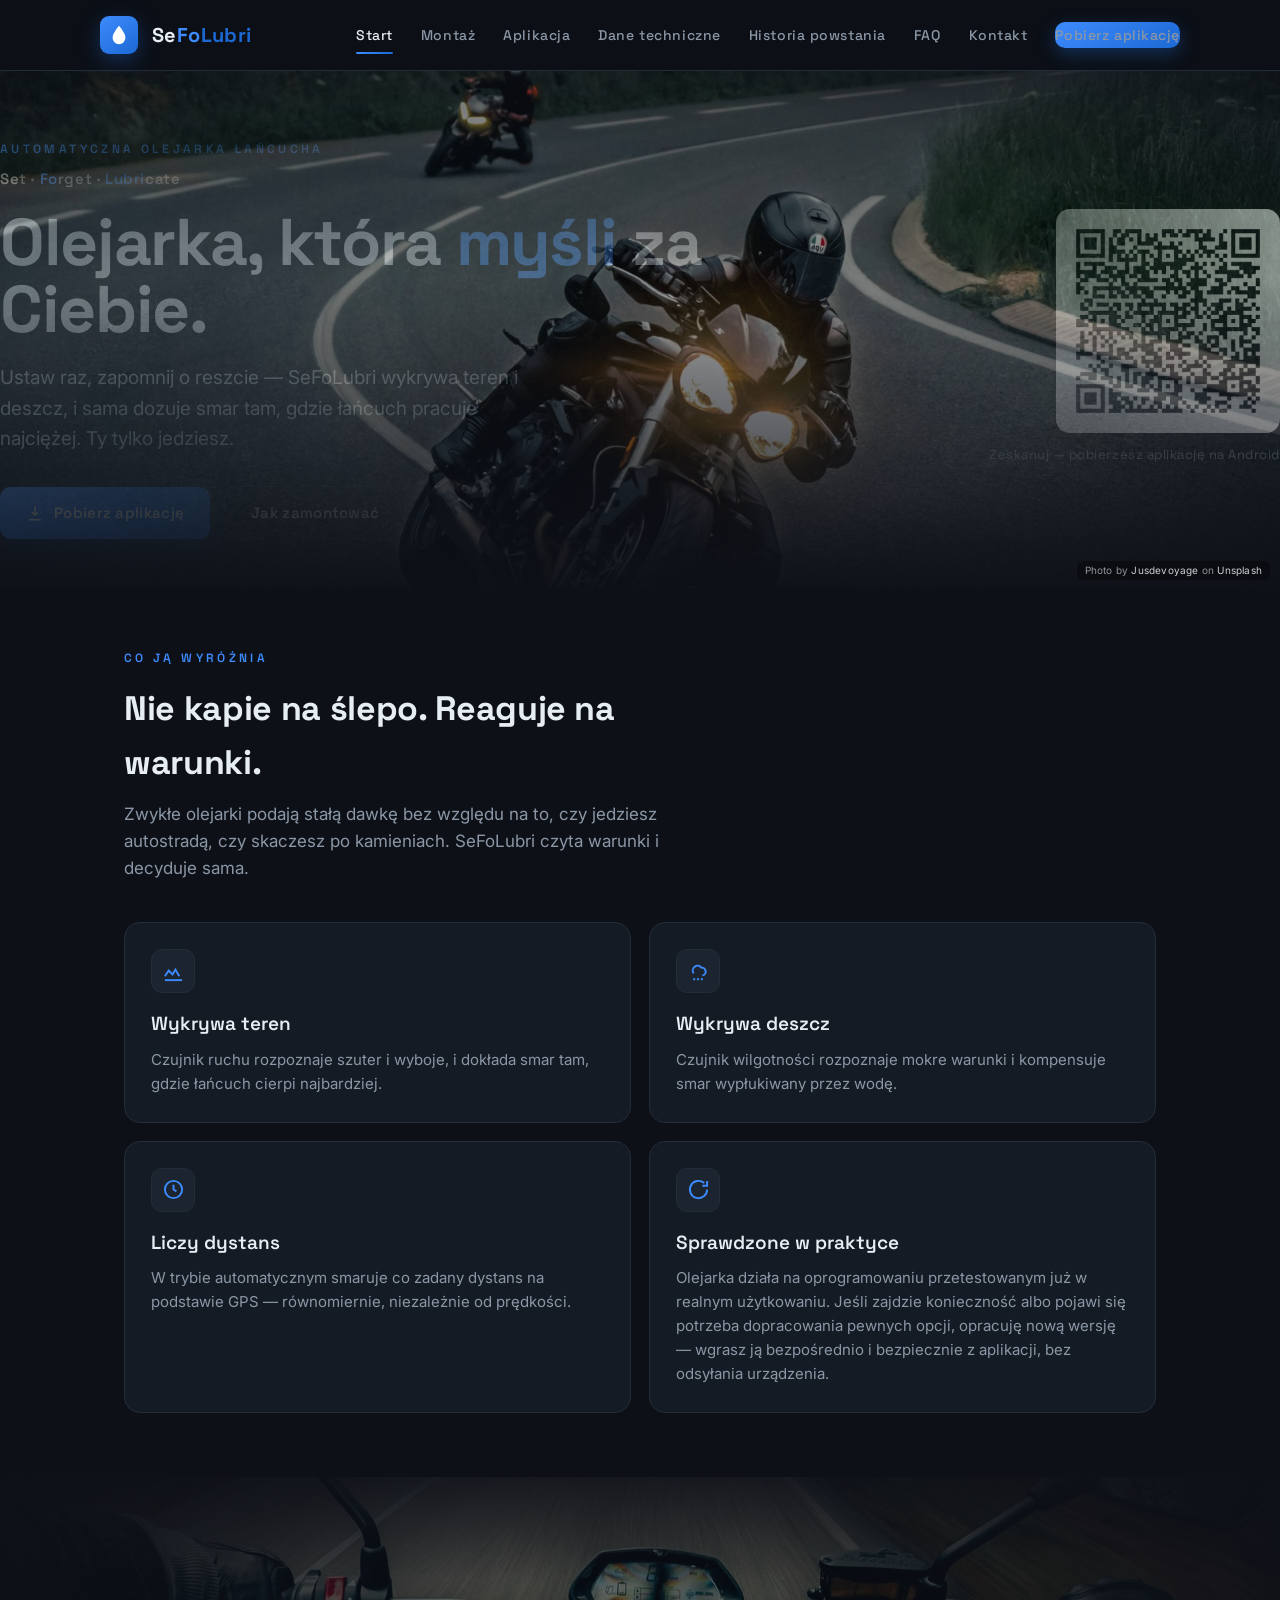
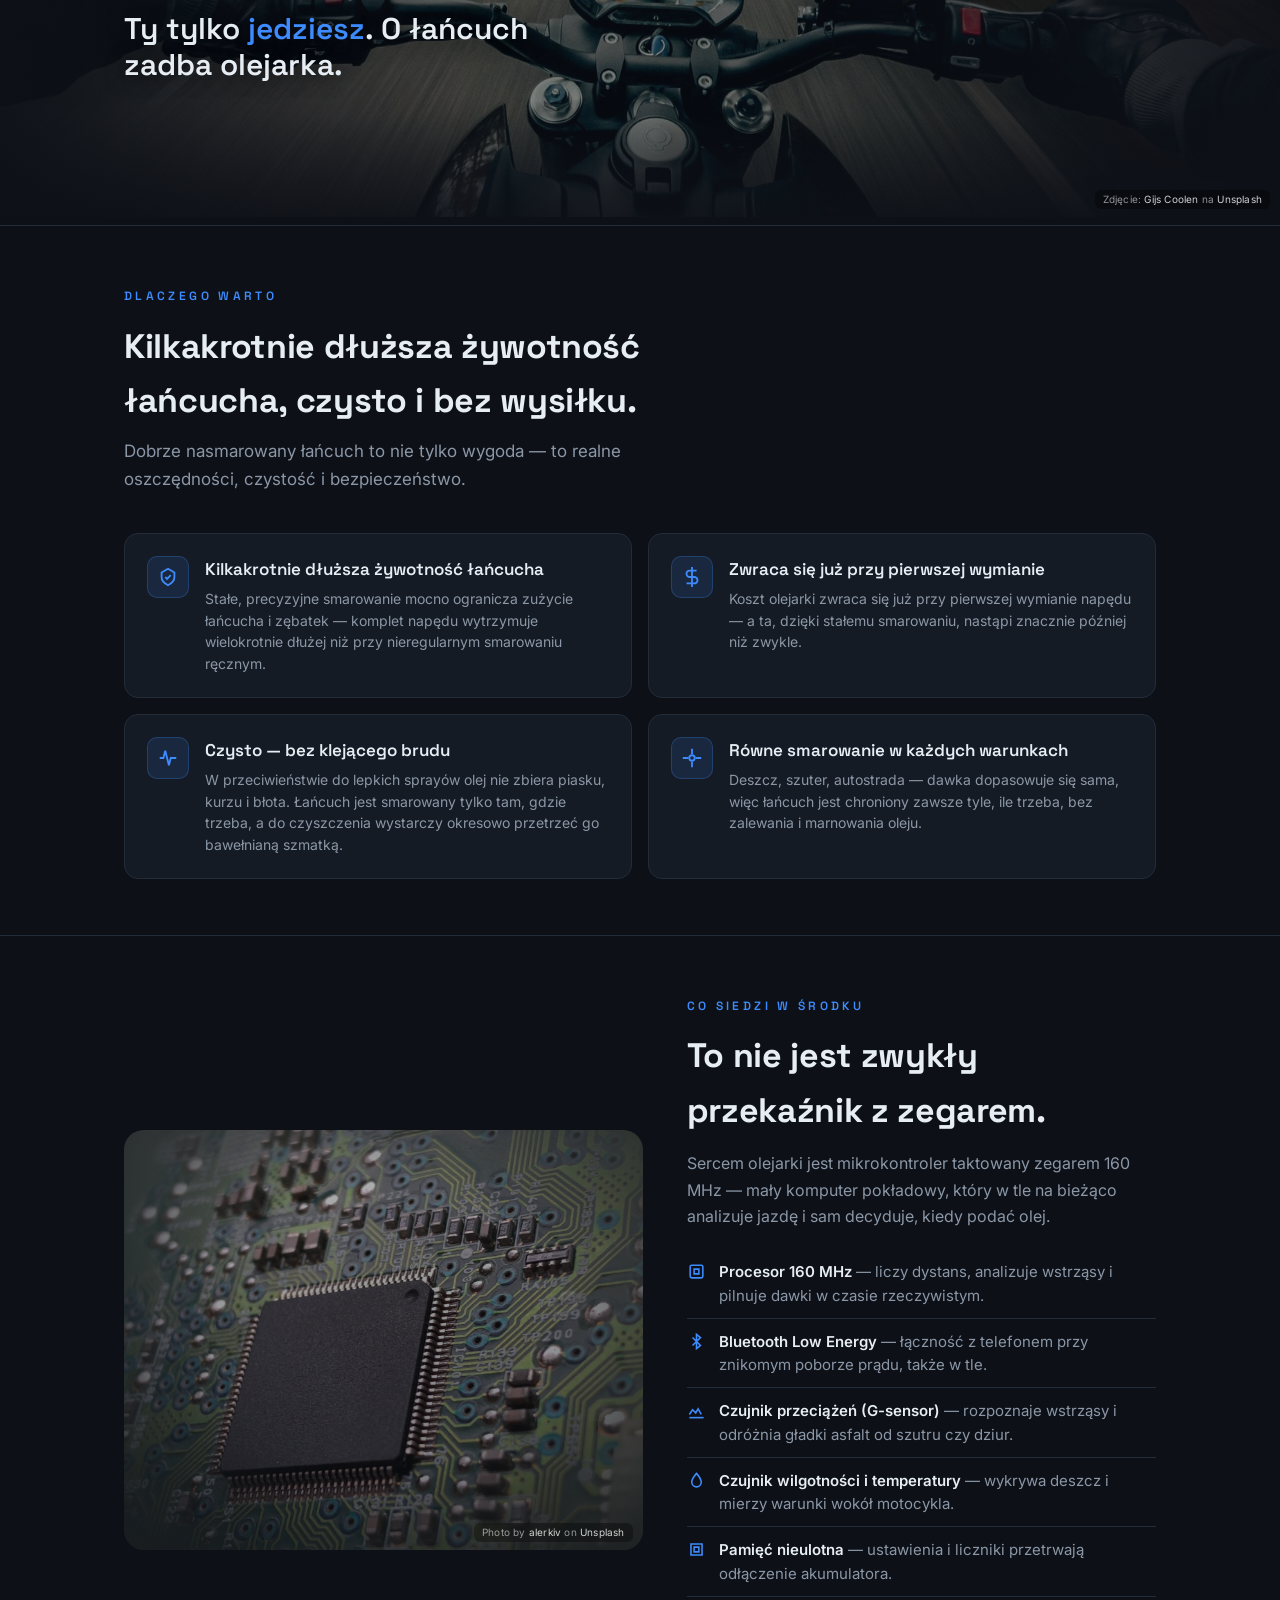
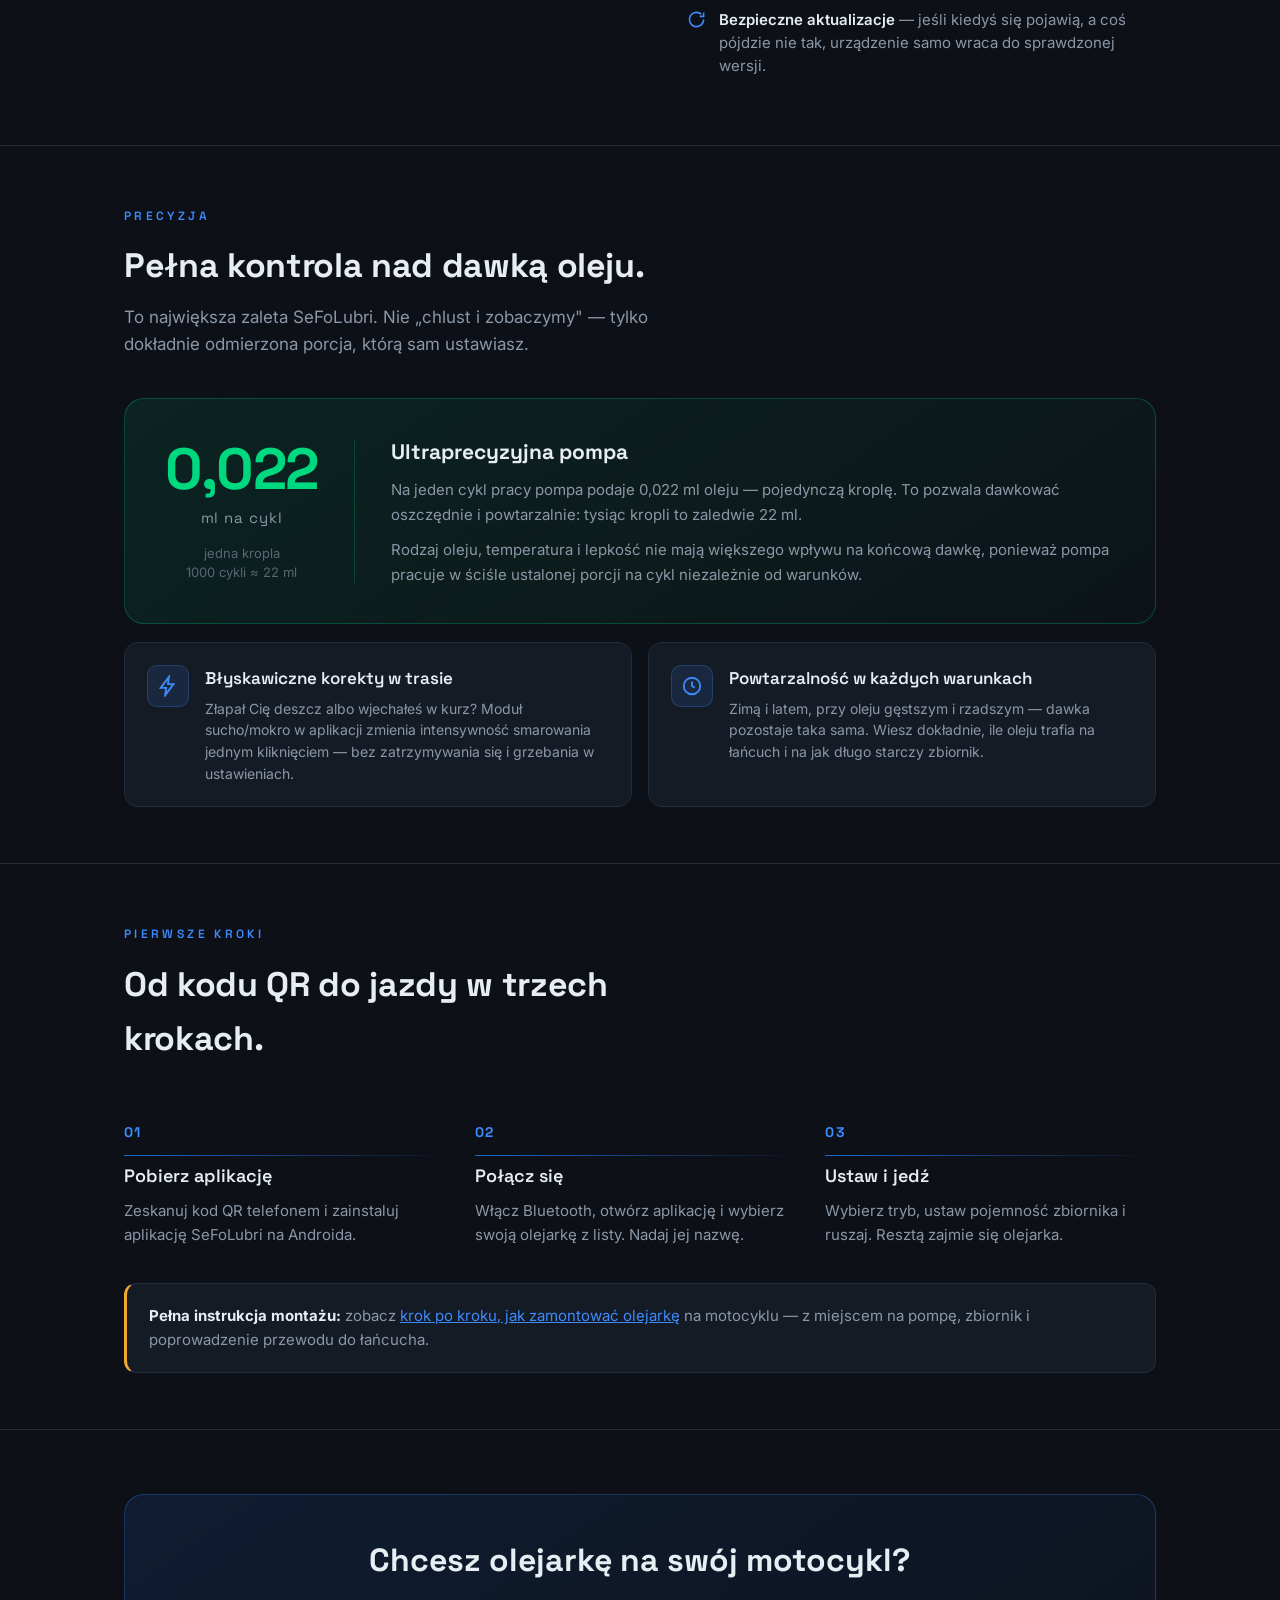
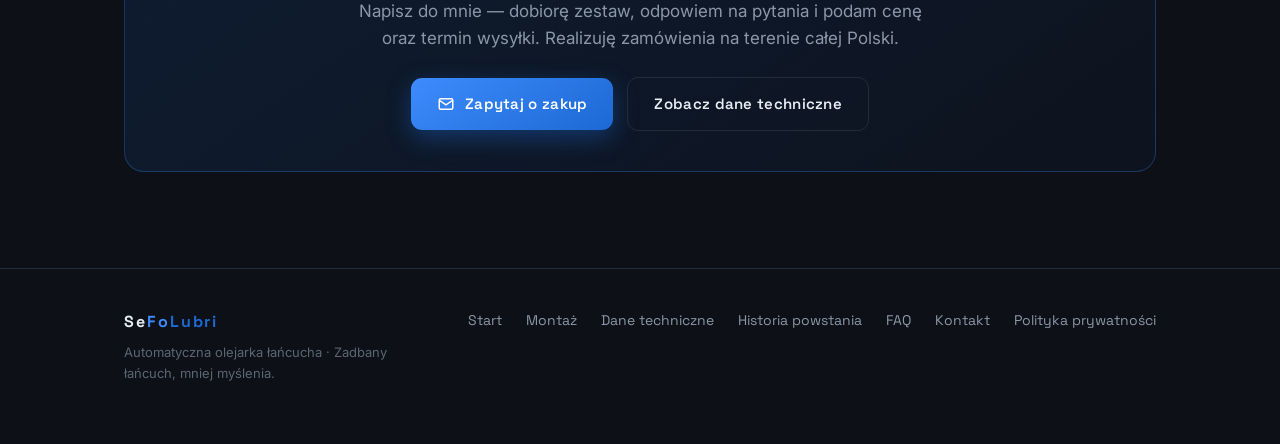
==== index.html @ e517570e "SeFoLubri strona - pierwsza wersja" ====
<!DOCTYPE html>
<html lang="pl">
<head>
<meta charset="UTF-8">
<meta name="viewport" content="width=device-width, initial-scale=1.0">
<title>SeFoLubri — Automatyczna olejarka łańcucha</title>
<meta name="description" content="Inteligentna olejarka łańcucha motocyklowego. Wykrywa teren i deszcz, dozuje sama. Pobierz aplikację.">
<link rel="icon" type="image/svg+xml" href="favicon.svg">
<link rel="preconnect" href="https://fonts.googleapis.com">
<link rel="preconnect" href="https://fonts.gstatic.com" crossorigin>
<link href="https://fonts.googleapis.com/css2?family=Space+Grotesk:wght@400;500;600;700&family=Inter:wght@400;500;600&display=swap" rel="stylesheet">
<link rel="stylesheet" href="style.css">
</head>
<body>

<header>
  <div class="wrap nav">
    <a class="brand" href="index.html">
      <div class="brand-mark">
        <svg viewBox="0 0 24 24" fill="none"><path d="M12 2C12 2 5 10 5 15a7 7 0 0 0 14 0c0-5-7-13-7-13Z" fill="#fff"/></svg>
      </div>
      <div class="brand-name"><span style="color:var(--text)">Se</span><span style="color:var(--blue)">Fo</span><span style="color:var(--blue-deep)">Lubri</span></div>
    </a>
    <button class="nav-toggle" aria-label="Menu" onclick="document.getElementById('navlinks').classList.toggle('show')">
      <svg viewBox="0 0 24 24" fill="none" stroke-width="2"><path d="M4 6h16M4 12h16M4 18h16"/></svg>
    </button>
    <ul class="nav-links" id="navlinks">
      <li><a href="index.html" class="active">Start</a></li>
      <li><a href="montaz.html">Montaż</a></li>
      <li><a href="aplikacja.html">Aplikacja</a></li>
      <li><a href="dane.html">Dane techniczne</a></li>
      <li><a href="historia-powstania.html">Historia powstania</a></li>
      <li><a href="faq.html">FAQ</a></li>
      <li><a href="kontakt.html">Kontakt</a></li>
      <li><a href="https://drive.usercontent.google.com/download?id=1QvqHh__F5-ibLGWXdDCIIiWxTKz9BSBk&export=download&confirm=t" class="nav-cta">Pobierz aplikację</a></li>
    </ul>
  </div>
</header>

<div class="hero-vignette">
  <div class="hero-bg"></div>
  <div class="hero-fade"></div>
  <div class="photo-credit">Photo by <a href="https://unsplash.com/@jusdevoyage?utm_source=unsplash&utm_medium=referral" target="_blank" rel="noopener">Jusdevoyage</a> on <a href="https://unsplash.com/photos/black-sports-bike-on-road-during-daytime-FKX59fPYpiA?utm_source=unsplash&utm_medium=referral" target="_blank" rel="noopener">Unsplash</a></div>
  <section class="hero">
    <div class="wrap" style="display:contents">
      <div>
        <span class="mono-eyebrow">Automatyczna olejarka łańcucha</span>
        <div class="brand-expand">
          <span style="color:var(--text)">Se</span>t · <span style="color:var(--blue)">Fo</span>rget · <span style="color:var(--blue-deep)">Lubri</span>cate
        </div>
        <h1>Olejarka, która <em>myśli</em> za Ciebie.</h1>
        <p class="lead">Ustaw raz, zapomnij o reszcie — SeFoLubri wykrywa teren i deszcz, i sama dozuje smar tam, gdzie łańcuch pracuje najciężej. Ty tylko jedziesz.</p>
        <div class="cta-row">
          <a class="btn btn-primary" href="https://drive.usercontent.google.com/download?id=1QvqHh__F5-ibLGWXdDCIIiWxTKz9BSBk&export=download&confirm=t">
            <svg viewBox="0 0 24 24" width="18" height="18" fill="none" stroke="#fff" stroke-width="2"><path d="M12 3v12m0 0 4-4m-4 4-4-4M4 21h16"/></svg>
            Pobierz aplikację
          </a>
          <a class="btn btn-ghost" href="montaz.html">Jak zamontować</a>
        </div>
      </div>
      <div id="pobierz" class="qr-corner">
        <div class="qr-bare">
          <img src="qr.png" alt="Kod QR do pobrania aplikacji SeFoLubri" onerror="this.style.display='none'">
        </div>
        <div class="qr-caption">Zeskanuj — pobierzesz aplikację na Android</div>
      </div>
    </div>
  </section>
</div>

<section class="section" id="jak">
  <div class="wrap">
    <div class="section-head reveal">
      <span class="mono-eyebrow">Co ją wyróżnia</span>
      <h2>Nie kapie na ślepo. Reaguje na warunki.</h2>
      <p>Zwykłe olejarki podają stałą dawkę bez względu na to, czy jedziesz autostradą, czy skaczesz po kamieniach. SeFoLubri czyta warunki i decyduje sama.</p>
    </div>
    <div class="grid">
      <div class="card reveal">
        <div class="card-ico"><svg viewBox="0 0 24 24" fill="none" stroke-width="2"><path d="M3 17l4-6 4 4 3-5 4 7"/><path d="M3 21h18"/></svg></div>
        <h3>Wykrywa teren</h3>
        <p>Czujnik ruchu rozpoznaje szuter i wyboje, i dokłada smar tam, gdzie łańcuch cierpi najbardziej.</p>
      </div>
      <div class="card reveal">
        <div class="card-ico"><svg viewBox="0 0 24 24" fill="none" stroke-width="2"><path d="M7 14a5 5 0 1 1 8-6 4 4 0 0 1 1 8"/><path d="M8 19l-1 2M12 19l-1 2M16 19l-1 2"/></svg></div>
        <h3>Wykrywa deszcz</h3>
        <p>Czujnik wilgotności rozpoznaje mokre warunki i kompensuje smar wypłukiwany przez wodę.</p>
      </div>
      <div class="card reveal">
        <div class="card-ico"><svg viewBox="0 0 24 24" fill="none" stroke-width="2"><circle cx="12" cy="12" r="9"/><path d="M12 7v5l3 2"/></svg></div>
        <h3>Liczy dystans</h3>
        <p>W trybie automatycznym smaruje co zadany dystans na podstawie GPS — równomiernie, niezależnie od prędkości.</p>
      </div>
      <div class="card reveal">
        <div class="card-ico"><svg viewBox="0 0 24 24" fill="none" stroke-width="2"><path d="M21 12a9 9 0 1 1-3-6.7"/><path d="M21 3v5h-5"/></svg></div>
        <h3>Sprawdzone w praktyce</h3>
        <p>Olejarka działa na oprogramowaniu przetestowanym już w realnym użytkowaniu. Jeśli zajdzie konieczność albo pojawi się potrzeba dopracowania pewnych opcji, opracuję nową wersję — wgrasz ją bezpośrednio i bezpiecznie z aplikacji, bez odsyłania urządzenia.</p>
      </div>
    </div>
  </div>
</section>

<div class="break-band">
  <div class="bb-bg"></div>
  <div class="bb-fade"></div>
  <div class="photo-credit">Zdjęcie: <a href="https://unsplash.com/@gijsparadijs?utm_source=unsplash&utm_medium=referral" target="_blank" rel="noopener">Gijs Coolen</a> na <a href="https://unsplash.com/photos/black-and-gray-motorcycle-on-road-during-daytime-CRmcBeINxtg?utm_source=unsplash&utm_medium=referral" target="_blank" rel="noopener">Unsplash</a></div>
  <div class="wrap bb-quote">
    <p>Ty tylko <em>jedziesz</em>. O łańcuch zadba olejarka.</p>
  </div>
</div>

<section class="section">
  <div class="wrap">
    <div class="section-head reveal">
      <span class="mono-eyebrow">Dlaczego warto</span>
      <h2>Kilkakrotnie dłuższa żywotność łańcucha, czysto i bez wysiłku.</h2>
      <p>Dobrze nasmarowany łańcuch to nie tylko wygoda — to realne oszczędności, czystość i bezpieczeństwo.</p>
    </div>
    <div class="benefits">
      <div class="benefit reveal">
        <div class="b-ico"><svg viewBox="0 0 24 24" fill="none" stroke-width="2"><path d="M12 3l7 4v5c0 4-3 7-7 9-4-2-7-5-7-9V7z"/><path d="M9 12l2 2 4-4"/></svg></div>
        <div><h3>Kilkakrotnie dłuższa żywotność łańcucha</h3><p>Stałe, precyzyjne smarowanie mocno ogranicza zużycie łańcucha i zębatek — komplet napędu wytrzymuje wielokrotnie dłużej niż przy nieregularnym smarowaniu ręcznym.</p></div>
      </div>
      <div class="benefit reveal">
        <div class="b-ico"><svg viewBox="0 0 24 24" fill="none" stroke-width="2"><path d="M12 1v22M17 5H9.5a3.5 3.5 0 0 0 0 7h5a3.5 3.5 0 0 1 0 7H6"/></svg></div>
        <div><h3>Zwraca się już przy pierwszej wymianie</h3><p>Koszt olejarki zwraca się już przy pierwszej wymianie napędu — a ta, dzięki stałemu smarowaniu, nastąpi znacznie później niż zwykle.</p></div>
      </div>
      <div class="benefit reveal">
        <div class="b-ico"><svg viewBox="0 0 24 24" fill="none" stroke-width="2"><path d="M3 12h4l2-8 4 16 2-8h6"/></svg></div>
        <div><h3>Czysto — bez klejącego brudu</h3><p>W przeciwieństwie do lepkich sprayów olej nie zbiera piasku, kurzu i błota. Łańcuch jest smarowany tylko tam, gdzie trzeba, a do czyszczenia wystarczy okresowo przetrzeć go bawełnianą szmatką.</p></div>
      </div>
      <div class="benefit reveal">
        <div class="b-ico"><svg viewBox="0 0 24 24" fill="none" stroke-width="2"><path d="M12 2v6m0 8v6M2 12h6m8 0h6"/><circle cx="12" cy="12" r="3"/></svg></div>
        <div><h3>Równe smarowanie w każdych warunkach</h3><p>Deszcz, szuter, autostrada — dawka dopasowuje się sama, więc łańcuch jest chroniony zawsze tyle, ile trzeba, bez zalewania i marnowania oleju.</p></div>
      </div>
    </div>
  </div>
</section>


<!-- ELEKTRONIKA -->
<section class="section">
  <div class="wrap">
    <div class="tech-split">
      <div class="tech-photo reveal">
        <div class="tp-blur"></div>
        <div class="tp-sharp"></div>
        <div class="tp-tint"></div>
        <div class="photo-credit">Photo by <a href="https://unsplash.com/@aler?utm_source=unsplash&utm_medium=referral" target="_blank" rel="noopener">alerkiv</a> on <a href="https://unsplash.com/photos/close-up-photography-of-green-motherboard--9jmFkN-_U4?utm_source=unsplash&utm_medium=referral" target="_blank" rel="noopener">Unsplash</a></div>
      </div>
      <div class="reveal">
        <span class="mono-eyebrow">Co siedzi w środku</span>
        <h2 style="font-family:'Space Grotesk',sans-serif; font-size:clamp(24px,4vw,34px); font-weight:700; margin:12px 0 12px; letter-spacing:-.01em">To nie jest zwykły przekaźnik z zegarem.</h2>
        <p style="color:var(--muted); font-size:16px; line-height:1.65">Sercem olejarki jest mikrokontroler taktowany zegarem 160 MHz — mały komputer pokładowy, który w tle na bieżąco analizuje jazdę i sam decyduje, kiedy podać olej.</p>
        <ul class="spec-list">
          <li><svg viewBox="0 0 24 24" fill="none" stroke-width="2"><rect x="4" y="4" width="16" height="16" rx="2"/><path d="M9 9h6v6H9z"/></svg><span><b>Procesor 160 MHz</b> — liczy dystans, analizuje wstrząsy i pilnuje dawki w czasie rzeczywistym.</span></li>
          <li><svg viewBox="0 0 24 24" fill="none" stroke-width="2"><path d="M7 7l10 10-5 4V3l5 4L7 17"/></svg><span><b>Bluetooth Low Energy</b> — łączność z telefonem przy znikomym poborze prądu, także w tle.</span></li>
          <li><svg viewBox="0 0 24 24" fill="none" stroke-width="2"><path d="M3 17l4-6 4 4 3-5 4 7"/><path d="M3 21h18"/></svg><span><b>Czujnik przeciążeń (G-sensor)</b> — rozpoznaje wstrząsy i odróżnia gładki asfalt od szutru czy dziur.</span></li>
          <li><svg viewBox="0 0 24 24" fill="none" stroke-width="2"><path d="M12 3s6 7 6 11a6 6 0 0 1-12 0c0-4 6-11 6-11Z"/></svg><span><b>Czujnik wilgotności i temperatury</b> — wykrywa deszcz i mierzy warunki wokół motocykla.</span></li>
          <li><svg viewBox="0 0 24 24" fill="none" stroke-width="2"><path d="M5 5h14v14H5z"/><path d="M9 9h6v6H9z"/></svg><span><b>Pamięć nieulotna</b> — ustawienia i liczniki przetrwają odłączenie akumulatora.</span></li>
          <li><svg viewBox="0 0 24 24" fill="none" stroke-width="2"><path d="M21 12a9 9 0 1 1-3-6.7"/><path d="M21 3v5h-5"/></svg><span><b>Bezpieczne aktualizacje</b> — jeśli kiedyś się pojawią, a coś pójdzie nie tak, urządzenie samo wraca do sprawdzonej wersji.</span></li>
        </ul>
      </div>
    </div>
  </div>
</section>

<!-- PRECYZJA DAWKI -->
<section class="section">
  <div class="wrap">
    <div class="section-head reveal">
      <span class="mono-eyebrow">Precyzja</span>
      <h2>Pełna kontrola nad dawką oleju.</h2>
      <p>To największa zaleta SeFoLubri. Nie „chlust i zobaczymy" — tylko dokładnie odmierzona porcja, którą sam ustawiasz.</p>
    </div>

    <div class="dose-band reveal">
      <div class="dose-figure">
        <div class="num">0,022</div>
        <div class="unit">ml na cykl</div>
        <div class="sub">jedna kropla<br>1000 cykli ≈ 22 ml</div>
      </div>
      <div class="dose-body">
        <h3>Ultraprecyzyjna pompa</h3>
        <p>Na jeden cykl pracy pompa podaje 0,022 ml oleju — pojedynczą kroplę. To pozwala dawkować oszczędnie i powtarzalnie: tysiąc kropli to zaledwie 22 ml.</p>
        <p>Rodzaj oleju, temperatura i lepkość nie mają większego wpływu na końcową dawkę, ponieważ pompa pracuje w ściśle ustalonej porcji na cykl niezależnie od warunków.</p>
      </div>
    </div>

    <div class="benefits" style="margin-top:18px">
      <div class="benefit reveal">
        <div class="b-ico"><svg viewBox="0 0 24 24" fill="none" stroke-width="2"><path d="M13 2L4 14h6l-1 8 9-12h-6z"/></svg></div>
        <div><h3>Błyskawiczne korekty w trasie</h3><p>Złapał Cię deszcz albo wjechałeś w kurz? Moduł sucho/mokro w aplikacji zmienia intensywność smarowania jednym kliknięciem — bez zatrzymywania się i grzebania w ustawieniach.</p></div>
      </div>
      <div class="benefit reveal">
        <div class="b-ico"><svg viewBox="0 0 24 24" fill="none" stroke-width="2"><circle cx="12" cy="12" r="9"/><path d="M12 7v5l3 2"/></svg></div>
        <div><h3>Powtarzalność w każdych warunkach</h3><p>Zimą i latem, przy oleju gęstszym i rzadszym — dawka pozostaje taka sama. Wiesz dokładnie, ile oleju trafia na łańcuch i na jak długo starczy zbiornik.</p></div>
      </div>
    </div>
  </div>
</section>

<section class="section">
  <div class="wrap">
    <div class="section-head reveal">
      <span class="mono-eyebrow">Pierwsze kroki</span>
      <h2>Od kodu QR do jazdy w trzech krokach.</h2>
    </div>
    <div class="steps">
      <div class="step reveal">
        <div class="step-line"></div>
        <h3>Pobierz aplikację</h3>
        <p>Zeskanuj kod QR telefonem i zainstaluj aplikację SeFoLubri na Androida.</p>
      </div>
      <div class="step reveal">
        <div class="step-line"></div>
        <h3>Połącz się</h3>
        <p>Włącz Bluetooth, otwórz aplikację i wybierz swoją olejarkę z listy. Nadaj jej nazwę.</p>
      </div>
      <div class="step reveal">
        <div class="step-line"></div>
        <h3>Ustaw i jedź</h3>
        <p>Wybierz tryb, ustaw pojemność zbiornika i ruszaj. Resztą zajmie się olejarka.</p>
      </div>
    </div>
    <div class="note">
      <b>Pełna instrukcja montażu:</b> zobacz <a href="montaz.html" style="color:var(--blue)">krok po kroku, jak zamontować olejarkę</a> na motocyklu — z miejscem na pompę, zbiornik i poprowadzenie przewodu do łańcucha.
    </div>
  </div>
</section>

<section class="section">
  <div class="wrap">
    <div class="buy-band reveal">
      <h2>Chcesz olejarkę na swój motocykl?</h2>
      <p>Napisz do mnie — dobiorę zestaw, odpowiem na pytania i podam cenę oraz termin wysyłki. Realizuję zamówienia na terenie całej Polski.</p>
      <div class="cta-row">
        <a class="btn btn-primary" href="kontakt.html">
          <svg viewBox="0 0 24 24" width="18" height="18" fill="none" stroke="#fff" stroke-width="2"><rect x="3" y="5" width="18" height="14" rx="2"/><path d="m3 7 9 6 9-6"/></svg>
          Zapytaj o zakup
        </a>
        <a class="btn btn-ghost" href="dane.html">Zobacz dane techniczne</a>
      </div>
    </div>
  </div>
</section>

<footer>
  <div class="wrap">
    <div class="foot-row">
      <div class="foot-col">
        <div class="foot-brand"><span style="color:var(--text)">Se</span><span style="color:var(--blue)">Fo</span><span style="color:var(--blue-deep)">Lubri</span></div>
        <p>Automatyczna olejarka łańcucha · Zadbany łańcuch, mniej myślenia.</p>
      </div>
      <nav class="foot-nav">
        <a href="index.html">Start</a>
        <a href="montaz.html">Montaż</a>
        <a href="dane.html">Dane techniczne</a>
        <a href="historia-powstania.html">Historia powstania</a>
        <a href="faq.html">FAQ</a>
        <a href="kontakt.html">Kontakt</a>
        <a href="polityka-prywatnosci.html">Polityka prywatności</a>
      </nav>
    </div>
  </div>
</footer>

<script>
  const io = new IntersectionObserver((entries)=>{
    entries.forEach(e=>{ if(e.isIntersecting){ e.target.classList.add('in'); io.unobserve(e.target); }});
  },{threshold:.12});
  document.querySelectorAll('.reveal').forEach(el=>io.observe(el));
</script>

</body>
</html>
---- style.css ----
/* =========================================================
   SeFoLubri — wspólny arkusz stylów
   Space Grotesk (display) + Inter (body), ciemny motyw
   ========================================================= */
:root{
  --bg:#0d1017; --surface:#151b24; --surface2:#1c2430;
  --line:#232c39; --blue:#3d8bfd; --blue-deep:#1c69d4;
  --amber:#f0a830; --green:#00d880;
  --text:#e6edf3; --muted:#8b97a6; --dim:#5b6673;
}
*{margin:0;padding:0;box-sizing:border-box}
html{scroll-behavior:smooth}
body{
  background:var(--bg); color:var(--text);
  font-family:'Inter',system-ui,sans-serif; line-height:1.6;
  -webkit-font-smoothing:antialiased;
  background-image:radial-gradient(1200px 600px at 70% -10%, rgba(29,105,212,.14), transparent 60%);
}
.wrap{max-width:1080px;margin:0 auto;padding:0 24px}
.mono-eyebrow{
  font-family:'Space Grotesk',sans-serif; font-size:12px; letter-spacing:.28em;
  text-transform:uppercase; color:var(--blue); font-weight:600;
}
a{color:inherit}

/* ---------- HEADER / NAV ---------- */
header{position:sticky; top:0; z-index:50;
  background:rgba(13,16,23,.82); backdrop-filter:blur(12px);
  border-bottom:1px solid var(--line)}
.nav{display:flex; align-items:center; justify-content:space-between; padding:16px 0; gap:20px}
.brand{display:flex; align-items:center; gap:14px; text-decoration:none}
.brand-mark{
  width:38px;height:38px;border-radius:9px;
  background:linear-gradient(145deg,var(--blue),var(--blue-deep));
  display:grid;place-items:center; box-shadow:0 6px 20px rgba(29,105,212,.35); flex:none;
}
.brand-mark svg{width:22px;height:22px}
.brand-name{font-family:'Space Grotesk',sans-serif; font-weight:700; font-size:20px; letter-spacing:.02em}
.brand-expand{font-family:'Space Grotesk',sans-serif; font-weight:600; font-size:15px;
  letter-spacing:.04em; color:var(--muted); margin:6px 0 10px}
.nav-links{display:flex; align-items:center; gap:28px; list-style:none}
.nav-links a{
  font-family:'Space Grotesk',sans-serif; font-size:14px; font-weight:500;
  letter-spacing:.04em; text-decoration:none; color:var(--muted);
  transition:color .15s ease; padding:4px 0; position:relative;
}
.nav-links a:hover{color:var(--text)}
.nav-links a.active{color:var(--text)}
.nav-links a.active::after{
  content:""; position:absolute; left:0; right:0; bottom:-6px; height:2px;
  background:linear-gradient(90deg,var(--blue),var(--blue-deep)); border-radius:2px;
}
.nav-cta{
  font-family:'Space Grotesk',sans-serif; font-weight:600; font-size:14px;
  padding:10px 18px; border-radius:10px; text-decoration:none; white-space:nowrap;
  background:linear-gradient(145deg,var(--blue),var(--blue-deep)); color:#fff;
  box-shadow:0 6px 18px rgba(29,105,212,.35); transition:transform .15s ease, box-shadow .15s ease;
}
.nav-cta:hover{transform:translateY(-2px); box-shadow:0 10px 24px rgba(29,105,212,.45)}
.nav-toggle{display:none; background:none; border:1px solid var(--line); border-radius:9px;
  width:42px;height:42px; cursor:pointer; place-items:center}
.nav-toggle svg{width:22px;height:22px;stroke:var(--text)}

/* ---------- BUTTONS ---------- */
.btn{
  font-family:'Space Grotesk',sans-serif; font-weight:600; font-size:15px;
  padding:14px 26px; border-radius:11px; border:0; cursor:pointer;
  text-decoration:none; display:inline-flex; align-items:center; gap:10px; letter-spacing:.02em;
  transition:transform .15s ease, box-shadow .15s ease;
}
.btn-primary{background:linear-gradient(145deg,var(--blue),var(--blue-deep)); color:#fff; box-shadow:0 8px 24px rgba(29,105,212,.4)}
.btn-primary:hover{transform:translateY(-2px); box-shadow:0 12px 30px rgba(29,105,212,.5)}
.btn-ghost{background:transparent; color:var(--text); border:1px solid var(--line)}
.btn-ghost:hover{border-color:var(--blue); color:var(--blue)}

/* ---------- PAGE HERO (podstrony) ---------- */
.page-hero{padding:64px 0 8px}
.page-hero h1{
  font-family:'Space Grotesk',sans-serif; font-weight:700;
  font-size:clamp(32px,5vw,52px); line-height:1.05; letter-spacing:-.02em; margin:16px 0 16px;
}
.page-hero h1 em{font-style:normal; color:var(--blue)}
.page-hero p.lead{font-size:18px; color:var(--muted); max-width:60ch}

/* ---------- SECTIONS ---------- */
.section{padding:56px 0; border-top:1px solid var(--line)}
.section:first-of-type{border-top:0}
.section-head{margin-bottom:40px; max-width:60ch}
.section-head h2{font-family:'Space Grotesk',sans-serif; font-size:clamp(24px,4vw,34px); font-weight:700; letter-spacing:-.01em; margin:12px 0 10px}
.section-head p{color:var(--muted); font-size:17px}

/* ---------- HERO Z WINIETĄ (zdjęcie w tle, rozmyte krawędzie) ---------- */
.hero-vignette{position:relative; overflow:hidden}
.hero-vignette .hero-bg{
  position:absolute; inset:-4%;
  background-image:url('moto-hero.jpg');
  background-size:cover; background-position:center 40%;
  -webkit-mask-image:radial-gradient(ellipse 75% 80% at 55% 45%, #000 32%, transparent 78%);
  mask-image:radial-gradient(ellipse 75% 80% at 55% 45%, #000 32%, transparent 78%);
  opacity:.60; z-index:0; pointer-events:none;
}
.hero-vignette .hero-fade{
  position:absolute; inset:0; z-index:1; pointer-events:none;
  background:linear-gradient(180deg, rgba(13,16,23,.30) 0%, rgba(13,16,23,.05) 38%, rgba(13,16,23,.9) 100%);
}
.hero-vignette .hero>*{position:relative; z-index:2}
.hero-vignette .hero h1{text-shadow:0 2px 30px rgba(0,0,0,.55)}
.hero-vignette .hero p.lead{color:#c7d0da; text-shadow:0 1px 12px rgba(0,0,0,.6)}

/* ---------- HERO (strona główna) ---------- */
.hero{padding:64px 0 48px; display:grid; grid-template-columns:1.15fr .85fr; gap:56px; align-items:center}
.hero h1{
  font-family:'Space Grotesk',sans-serif; font-weight:700;
  font-size:clamp(38px,6vw,66px); line-height:1.02; letter-spacing:-.02em; margin:18px 0 20px;
}
.hero h1 em{font-style:normal; color:var(--blue)}
.hero p.lead{font-size:19px; color:var(--muted); max-width:44ch; margin-bottom:32px}
.cta-row{display:flex; gap:14px; flex-wrap:wrap; align-items:center}

/* ---------- QR w rogu (bez panelu) ---------- */
.qr-corner{display:flex; flex-direction:column; align-items:flex-end; justify-content:flex-start}
.qr-bare{background:#fff; border-radius:14px; padding:12px; box-shadow:0 16px 40px rgba(0,0,0,.5); line-height:0}
.qr-bare img{width:200px; height:200px; display:block}
.qr-caption{margin-top:12px; font-family:'Space Grotesk',sans-serif; font-size:13px;
  letter-spacing:.04em; color:var(--muted); text-shadow:0 1px 10px rgba(0,0,0,.6)}

/* ---------- QR CARD (stary panel — pozostaje na wypadek innych stron) ---------- */
.qr-panel{
  background:rgba(21,27,36,.72); backdrop-filter:blur(10px);
  border:1px solid rgba(255,255,255,.12); border-radius:20px;
  padding:28px; text-align:center; position:relative; overflow:hidden;
  box-shadow:0 20px 50px rgba(0,0,0,.4);
}
.qr-panel::before{
  content:""; position:absolute; inset:0;
  background:linear-gradient(180deg, rgba(61,139,253,.08), transparent 40%);
  pointer-events:none;
}
.qr-label{font-family:'Space Grotesk',sans-serif; font-size:12px; letter-spacing:.2em; text-transform:uppercase; color:var(--muted); margin-bottom:18px}
.qr-frame{background:#fff; border-radius:16px; padding:16px; display:inline-block; box-shadow:0 10px 30px rgba(0,0,0,.4)}
.qr-frame img{width:190px;height:190px;display:block}
.qr-sub{margin-top:18px; font-size:13px; color:var(--dim)}

/* ---------- FEATURE CARDS ---------- */
.grid{display:grid; grid-template-columns:repeat(2,1fr); gap:18px}
.card{
  background:var(--surface); border:1px solid var(--line); border-radius:16px; padding:26px;
  transition:border-color .2s ease, transform .2s ease;
}
.card:hover{border-color:var(--blue-deep); transform:translateY(-3px)}
.card-ico{width:44px;height:44px;border-radius:11px; background:var(--surface2); display:grid;place-items:center; margin-bottom:16px; border:1px solid var(--line)}
.card-ico svg{width:23px;height:23px; stroke:var(--blue)}
.card h3{font-family:'Space Grotesk',sans-serif; font-size:19px; font-weight:600; margin-bottom:8px}
.card p{color:var(--muted); font-size:15px}

/* ---------- STEPS ---------- */
.steps{counter-reset:s; display:grid; grid-template-columns:repeat(3,1fr); gap:20px}
.step{position:relative; padding-top:14px}
.step::before{
  counter-increment:s; content:"0" counter(s);
  font-family:'Space Grotesk',sans-serif; font-size:14px; font-weight:700; color:var(--blue);
  letter-spacing:.1em; display:block; margin-bottom:12px;
}
.step h3{font-family:'Space Grotesk',sans-serif; font-size:18px; font-weight:600; margin-bottom:8px}
.step p{color:var(--muted); font-size:15px}
.step-line{height:1px; background:linear-gradient(90deg,var(--blue-deep),transparent); margin-bottom:6px}

/* ---------- NOTE ---------- */
.note{background:var(--surface); border:1px solid var(--line); border-left:3px solid var(--amber); border-radius:12px; padding:20px 22px; color:var(--muted); font-size:15px; margin-top:36px}
.note b{color:var(--text)}

/* ---------- MONTAŻ — kroki ze zdjęciami ---------- */
.install-step{
  display:grid; grid-template-columns:1fr 1fr; gap:32px; align-items:center;
  padding:40px 0; border-top:1px solid var(--line);
}
.install-step:first-of-type{border-top:0}
.install-step.reverse .install-media{order:-1}
.install-num{
  font-family:'Space Grotesk',sans-serif; font-size:13px; font-weight:700;
  letter-spacing:.16em; color:var(--blue); text-transform:uppercase; margin-bottom:12px;
}
.install-body h3{font-family:'Space Grotesk',sans-serif; font-size:22px; font-weight:600; margin-bottom:10px}
.install-body p{color:var(--muted); font-size:16px; margin-bottom:10px}
.install-body ul{color:var(--muted); font-size:15px; margin:12px 0 0 0; padding-left:20px}
.install-body li{margin-bottom:6px}
.photo-slot{
  border-radius:16px; border:1px solid var(--line);
  background:#0a0d12; overflow:hidden; position:relative;
  display:flex; align-items:center; justify-content:center;
}
/* zdjęcia instrukcji pokazujemy w całości (bez przycinania) */
.photo-slot img{
  width:100%; height:auto; max-height:560px;
  object-fit:contain; display:block;
}
/* placeholder (gdyby jakieś zdjęcie nie doszło) */
.photo-slot:empty{aspect-ratio:4/3; border-style:dashed}

/* ---------- FAQ (accordion) ---------- */
.faq-list{max-width:820px}
.faq-item{border:1px solid var(--line); border-radius:14px; background:var(--surface); margin-bottom:12px; overflow:hidden}
.faq-q{
  width:100%; text-align:left; background:none; border:0; cursor:pointer;
  padding:20px 22px; display:flex; align-items:center; justify-content:space-between; gap:16px;
  font-family:'Space Grotesk',sans-serif; font-size:17px; font-weight:600; color:var(--text);
}
.faq-q:hover{color:var(--blue)}
.faq-q .chev{flex:none; width:20px;height:20px; stroke:var(--blue); transition:transform .2s ease}
.faq-item.open .faq-q .chev{transform:rotate(180deg)}
.faq-a{max-height:0; overflow:hidden; transition:max-height .28s ease}
.faq-a-inner{padding:0 22px 20px; color:var(--muted); font-size:15px}
.faq-a-inner a{color:var(--blue)}

/* ---------- DANE TECHNICZNE (tabela) ---------- */
.spec-table{width:100%; border-collapse:collapse; background:var(--surface); border:1px solid var(--line); border-radius:14px; overflow:hidden}
.spec-table tr{border-bottom:1px solid var(--line)}
.spec-table tr:last-child{border-bottom:0}
.spec-table th{
  text-align:left; padding:16px 22px; width:42%; vertical-align:top;
  font-family:'Space Grotesk',sans-serif; font-weight:600; font-size:15px; color:var(--text);
  background:var(--surface2);
}
.spec-table td{padding:16px 22px; color:var(--muted); font-size:15px}
.spec-groups{display:grid; gap:28px}
.spec-group h3{font-family:'Space Grotesk',sans-serif; font-size:15px; letter-spacing:.14em; text-transform:uppercase; color:var(--blue); margin-bottom:14px; font-weight:600}

/* ---------- KONTAKT / FORMULARZ ---------- */
.contact-grid{display:grid; grid-template-columns:1fr 1fr; gap:40px; align-items:start}
.contact-card{background:var(--surface); border:1px solid var(--line); border-radius:16px; padding:26px}
.contact-card h3{font-family:'Space Grotesk',sans-serif; font-size:18px; margin-bottom:16px}
.contact-line{display:flex; align-items:center; gap:12px; margin-bottom:14px; color:var(--muted); font-size:15px}
.contact-line svg{width:20px;height:20px;stroke:var(--blue);flex:none}
.contact-line a{color:var(--text); text-decoration:none}
.contact-line a:hover{color:var(--blue)}
.field{margin-bottom:16px}
.field label{display:block; font-family:'Space Grotesk',sans-serif; font-size:13px; letter-spacing:.06em; color:var(--muted); margin-bottom:7px}
.field input, .field textarea{
  width:100%; background:var(--bg); border:1px solid var(--line); border-radius:10px;
  padding:12px 14px; color:var(--text); font-family:'Inter',sans-serif; font-size:15px;
  transition:border-color .15s ease;
}
.field input:focus, .field textarea:focus{outline:none; border-color:var(--blue)}
.field textarea{resize:vertical; min-height:120px}
.form-note{font-size:13px; color:var(--dim); margin-top:10px}

/* ---------- FOOTER ---------- */
footer{border-top:1px solid var(--line); padding:40px 0 60px; margin-top:40px}
.foot-row{display:flex; justify-content:space-between; align-items:flex-start; flex-wrap:wrap; gap:24px}
.foot-brand{font-family:'Space Grotesk',sans-serif; font-weight:700; letter-spacing:.12em; font-size:16px; margin-bottom:8px}
.foot-col p{color:var(--dim); font-size:13px; max-width:36ch}
.foot-nav{display:flex; gap:24px; flex-wrap:wrap}
.foot-nav a{color:var(--muted); text-decoration:none; font-size:14px; font-family:'Space Grotesk',sans-serif}
.foot-nav a:hover{color:var(--text)}

/* ---------- RESPONSYWNOŚĆ ---------- */
@media(max-width:820px){
  .hero{grid-template-columns:1fr; gap:40px; padding:48px 0}
  .grid{grid-template-columns:1fr}
  .steps{grid-template-columns:1fr; gap:28px}
  .install-step{grid-template-columns:1fr; gap:20px; padding:32px 0}
  .install-step.reverse .install-media{order:0}
  .contact-grid{grid-template-columns:1fr; gap:28px}
  .nav-links{
    position:fixed; inset:66px 0 auto 0; flex-direction:column; align-items:stretch; gap:0;
    background:rgba(13,16,23,.98); border-bottom:1px solid var(--line);
    padding:8px 24px 20px; display:none;
  }
  .nav-links.show{display:flex}
  .nav-links a{padding:14px 0; border-bottom:1px solid var(--line)}
  .nav-links a.active::after{display:none}
  .nav-links .nav-cta{margin-top:14px; text-align:center}
  .nav-toggle{display:grid}
}
@media(prefers-reduced-motion:reduce){*{transition:none!important}}

/* ============================================================
   ROZBUDOWA — winiety nagłówków, przerywniki, korzyści, opinie
   ============================================================ */

/* ---------- HERO GŁÓWNA z winietą (foto w tle) ---------- */
.hero-vignette{position:relative; overflow:hidden}
.hero-vignette .hero-bg{
  position:absolute; inset:-4%;
  background-image:url('hero-main.jpg');
  background-size:cover; background-position:32% 52%;
  -webkit-mask-image:radial-gradient(ellipse 92% 90% at 45% 48%, #000 44%, transparent 86%);
  mask-image:radial-gradient(ellipse 92% 90% at 45% 48%, #000 44%, transparent 86%);
  opacity:.68; z-index:0; pointer-events:none;
}
.hero-vignette .hero-fade{
  position:absolute; inset:0; z-index:1; pointer-events:none;
  background:linear-gradient(180deg, rgba(13,16,23,.35) 0%, rgba(13,16,23,.06) 40%, rgba(13,16,23,.92) 100%);
}
.hero-vignette .hero>*{position:relative; z-index:2}
.hero-vignette .hero h1{text-shadow:0 2px 30px rgba(0,0,0,.55)}
.hero-vignette .hero p.lead{color:#c7d0da; text-shadow:0 1px 12px rgba(0,0,0,.6)}

/* ---------- PODPIS ZDJĘCIA (Unsplash, mały druk w rogu) ---------- */
.photo-credit{
  position:absolute; right:10px; bottom:8px; z-index:5;
  font-size:10px; letter-spacing:.02em; color:rgba(255,255,255,.55);
  background:rgba(0,0,0,.32); padding:3px 8px; border-radius:6px;
  backdrop-filter:blur(4px); font-family:'Inter',sans-serif; line-height:1.3;
}
.photo-credit a{color:rgba(255,255,255,.8); text-decoration:none}
.photo-credit a:hover{color:#fff; text-decoration:underline}

/* ---------- NAGŁÓWEK PODSTRONY z winietą ---------- */
.page-hero-vignette{position:relative; overflow:hidden; padding:110px 0 60px; min-height:440px; display:flex; align-items:flex-end}
.page-hero-vignette .ph-bg{
  position:absolute; inset:-4%;
  background-size:cover;
  -webkit-mask-image:radial-gradient(ellipse 95% 92% at 55% 45%, #000 45%, transparent 85%);
  mask-image:radial-gradient(ellipse 95% 92% at 55% 45%, #000 45%, transparent 85%);
  opacity:.72; z-index:0; pointer-events:none;
}
.page-hero-vignette .ph-fade{
  position:absolute; inset:0; z-index:1; pointer-events:none;
  background:linear-gradient(180deg, rgba(13,16,23,.55) 0%, rgba(13,16,23,.12) 35%, rgba(13,16,23,.75) 78%, rgba(13,16,23,.96) 100%);
}
.page-hero-vignette>.wrap{position:relative; z-index:2}
.page-hero-vignette h1{text-shadow:0 2px 26px rgba(0,0,0,.6)}
.page-hero-vignette p.lead{text-shadow:0 1px 14px rgba(0,0,0,.7)}
/* kadrowanie na motocykl, nie na niebo (zdjęcia pionowe) */
.ph-montaz .ph-bg{background-image:url('hdr-montaz.jpg'); background-position:center 62%}

/* ===== Nagłówki z CAŁYM zdjęciem + rozlaniem na boki (FAQ, Kontakt) ===== */
.ph-full{min-height:88vh; align-items:flex-end; padding-bottom:52px}
/* warstwa 1 — rozmyta, powiększona kopia wypełnia całą szerokość (rozlanie) */
.ph-full .ph-bg-blur{
  position:absolute; inset:-10%; z-index:0; pointer-events:none;
  background-size:cover; background-position:center;
  filter:blur(48px) saturate(1.15); opacity:.55; transform:scale(1.12);
}
/* warstwa 2 — ostre, całe zdjęcie w środku, z rozmytymi krawędziami wtapiającymi się w tło */
.ph-full .ph-bg{
  position:absolute; inset:0; z-index:1; pointer-events:none; opacity:1;
  background-size:contain; background-repeat:no-repeat; background-position:center top;
  -webkit-mask-image:radial-gradient(ellipse 62% 88% at 50% 44%, #000 55%, transparent 90%);
  mask-image:radial-gradient(ellipse 62% 88% at 50% 44%, #000 55%, transparent 90%);
}
.ph-full .ph-fade{
  z-index:2;
  background:linear-gradient(180deg, rgba(13,16,23,.2) 0%, rgba(13,16,23,0) 42%, rgba(13,16,23,.82) 82%, rgba(13,16,23,.97) 100%);
}
.ph-full>.wrap{z-index:3}

.ph-faq .ph-bg, .ph-faq .ph-bg-blur{background-image:url('hdr-faq.jpg')}
.ph-faq .ph-bg{background-position:center top}
.ph-kontakt-full .ph-bg, .ph-kontakt-full .ph-bg-blur{background-image:url('hdr-kontakt.jpg')}
.ph-kontakt-full .ph-bg{background-position:center center}
.ph-historia .ph-bg, .ph-historia .ph-bg-blur{background-image:url('hdr-historia.jpg')}
.ph-historia .ph-bg{background-position:center center}

/* ===== zdjęcie w treści artykułu (np. historia powstania) ===== */
.story-photo{margin:32px 0; border-radius:16px; overflow:hidden; border:1px solid var(--line); background:#000}
.story-photo img{width:100%; height:auto; display:block}
.story-photo figcaption{padding:14px 18px; color:var(--muted); font-size:13.5px; background:var(--surface)}

/* ---------- PRZERYWNIK (foto na całą szerokość, winieta) ---------- */
.break-band{position:relative; height:340px; overflow:hidden; margin:8px 0}
.break-band .bb-bg{
  position:absolute; inset:-4%;
  background-image:url('break-road.jpg');
  background-size:cover; background-position:center 55%;
  -webkit-mask-image:radial-gradient(ellipse 90% 88% at 50% 50%, #000 20%, transparent 82%);
  mask-image:radial-gradient(ellipse 90% 88% at 50% 50%, #000 20%, transparent 82%);
  opacity:.6; z-index:0;
}
.break-band .bb-fade{position:absolute; inset:0; z-index:1;
  background:linear-gradient(90deg, rgba(13,16,23,.85) 0%, rgba(13,16,23,.1) 40%, rgba(13,16,23,.1) 60%, rgba(13,16,23,.85) 100%),
             linear-gradient(180deg, rgba(13,16,23,.7) 0%, transparent 30%, transparent 70%, rgba(13,16,23,.7) 100%);}
.break-band .bb-quote{position:relative; z-index:2; height:100%; display:flex; align-items:center}
.break-band .bb-quote p{
  font-family:'Space Grotesk',sans-serif; font-size:clamp(20px,3vw,30px); font-weight:600;
  max-width:22ch; line-height:1.2; text-shadow:0 2px 20px rgba(0,0,0,.6);
}
.break-band .bb-quote em{font-style:normal; color:var(--blue)}

/* ---------- SEKCJA KORZYŚCI ---------- */
.benefits{display:grid; grid-template-columns:repeat(2,1fr); gap:16px; margin-top:8px}
.benefit{display:flex; gap:16px; align-items:flex-start; background:var(--surface);
  border:1px solid var(--line); border-radius:14px; padding:22px}
.benefit .b-ico{flex:none; width:42px; height:42px; border-radius:10px; background:rgba(61,139,253,.12);
  display:grid; place-items:center; border:1px solid rgba(61,139,253,.25)}
.benefit .b-ico svg{width:22px; height:22px; stroke:var(--blue)}
.benefit h3{font-family:'Space Grotesk',sans-serif; font-size:17px; font-weight:600; margin-bottom:5px}
.benefit p{color:var(--muted); font-size:14px; line-height:1.55}

/* ---------- JAK KUPIĆ ---------- */
.buy-band{background:linear-gradient(145deg, rgba(29,105,212,.14), rgba(29,105,212,.04));
  border:1px solid rgba(61,139,253,.28); border-radius:20px; padding:40px; text-align:center; margin-top:8px}
.buy-band h2{font-family:'Space Grotesk',sans-serif; font-size:clamp(24px,4vw,32px); margin-bottom:12px}
.buy-band p{color:var(--muted); font-size:17px; max-width:52ch; margin:0 auto 24px}
.buy-band .cta-row{justify-content:center}

/* ---------- OPINIE ---------- */
.reviews{display:grid; grid-template-columns:repeat(3,1fr); gap:16px; margin-top:8px}
.review{background:var(--surface); border:1px solid var(--line); border-radius:14px; padding:24px}
.review .stars{color:var(--amber); font-size:15px; letter-spacing:2px; margin-bottom:12px}
.review p{color:var(--text); font-size:15px; line-height:1.6; margin-bottom:16px; font-style:italic}
.review .who{color:var(--muted); font-size:13px; font-family:'Space Grotesk',sans-serif}
.review.placeholder{border-style:dashed; opacity:.7}
.review.placeholder p{color:var(--dim); font-style:normal}

/* ---------- FADE-IN przy scrollu ---------- */
.reveal{opacity:0; transform:translateY(24px); transition:opacity .7s ease, transform .7s ease}
.reveal.in{opacity:1; transform:none}
@media(prefers-reduced-motion:reduce){.reveal{opacity:1; transform:none; transition:none}}

@media(max-width:820px){
  .benefits{grid-template-columns:1fr}
  .reviews{grid-template-columns:1fr}
  .break-band{height:280px}
  .buy-band{padding:28px 20px}
}

/* ============================================================
   SEKCJA TECHNICZNA (PCB) + PRECYZJA + ZAKŁADKA APLIKACJA
   ============================================================ */

/* ---------- Sekcja z fotografią techniczną ---------- */
.tech-split{display:grid; grid-template-columns:1.05fr .95fr; gap:44px; align-items:center}
.tech-photo{position:relative; border-radius:20px; overflow:hidden; min-height:420px}
.tech-photo .tp-blur{
  position:absolute; inset:-12%; background-image:url('pcb.jpg');
  background-size:cover; background-position:center;
  filter:blur(40px) saturate(1.1); opacity:.5; transform:scale(1.1);
}
.tech-photo .tp-sharp{
  position:absolute; inset:0; background-image:url('pcb.jpg');
  background-size:cover; background-position:center 42%;
  -webkit-mask-image:radial-gradient(ellipse 78% 84% at 50% 48%, #000 42%, transparent 84%);
  mask-image:radial-gradient(ellipse 78% 84% at 50% 48%, #000 42%, transparent 84%);
  opacity:.9;
}
.tech-photo .tp-tint{position:absolute; inset:0;
  background:linear-gradient(180deg, rgba(13,16,23,.25), rgba(13,16,23,.55));}

/* lista parametrów technicznych */
.spec-list{list-style:none; margin-top:20px}
.spec-list li{display:flex; gap:13px; align-items:flex-start; padding:11px 0; border-bottom:1px solid var(--line); color:var(--muted); font-size:15px; line-height:1.55}
.spec-list li:last-child{border-bottom:0}
.spec-list svg{flex:none; width:19px; height:19px; stroke:var(--blue); margin-top:2px}
.spec-list b{color:var(--text); font-weight:600}

/* ---------- Precyzja dawki — wyróżniony blok z liczbą ---------- */
.dose-band{
  display:grid; grid-template-columns:auto 1fr; gap:36px; align-items:center;
  background:linear-gradient(145deg, rgba(0,216,128,.10), rgba(0,216,128,.02));
  border:1px solid rgba(0,216,128,.26); border-radius:20px; padding:36px 40px; margin-top:8px;
}
.dose-figure{text-align:center; padding-right:36px; border-right:1px solid rgba(0,216,128,.22)}
.dose-figure .num{font-family:'Space Grotesk',sans-serif; font-size:clamp(38px,6vw,58px); font-weight:700; color:var(--green); line-height:1; letter-spacing:-.02em}
.dose-figure .unit{font-family:'Space Grotesk',sans-serif; font-size:15px; color:var(--muted); margin-top:8px; letter-spacing:.06em}
.dose-figure .sub{font-size:13px; color:var(--dim); margin-top:14px; line-height:1.5}
.dose-body h3{font-family:'Space Grotesk',sans-serif; font-size:21px; margin-bottom:10px}
.dose-body p{color:var(--muted); font-size:15px; line-height:1.65; margin-bottom:10px}
.dose-body p:last-child{margin-bottom:0}

/* ---------- Zakładka APLIKACJA ---------- */
.ph-apka .ph-bg, .ph-apka .ph-bg-blur{background-image:url('hdr-apka.jpg')}
.ph-apka .ph-bg{background-position:center 55%}

/* pulpit — szeroki zrzut poziomy */
.shot-wide{border-radius:16px; overflow:hidden; border:1px solid var(--line); background:#000; line-height:0;
  box-shadow:0 24px 60px rgba(0,0,0,.5), 0 0 90px rgba(61,139,253,.14)}
.shot-wide img{width:100%; height:auto; display:block}

/* siatka zrzutów pionowych z opisem */
.shots{display:grid; grid-template-columns:repeat(2,1fr); gap:28px; margin-top:8px}
.shot-row{display:grid; grid-template-columns:190px 1fr; gap:22px; align-items:start;
  background:var(--surface); border:1px solid var(--line); border-radius:16px; padding:22px}
.shot-phone{border-radius:12px; overflow:hidden; border:1px solid var(--line); background:#000; line-height:0;
  box-shadow:0 14px 40px rgba(0,0,0,.45), 0 0 50px rgba(61,139,253,.12)}
.shot-phone img{width:100%; height:auto; display:block}
.shot-txt h3{font-family:'Space Grotesk',sans-serif; font-size:17px; font-weight:600; margin-bottom:8px}
.shot-txt p{color:var(--muted); font-size:14px; line-height:1.6; margin-bottom:9px}
.shot-txt ul{list-style:none; margin-top:10px}
.shot-txt li{color:var(--muted); font-size:13.5px; line-height:1.5; padding-left:16px; position:relative; margin-bottom:6px}
.shot-txt li::before{content:"›"; position:absolute; left:0; color:var(--blue); font-weight:700}

/* pigułki z funkcjami */
.pills{display:flex; flex-wrap:wrap; gap:10px; margin-top:20px}
.pill{background:var(--surface2); border:1px solid var(--line); border-radius:999px;
  padding:8px 16px; font-size:13.5px; color:var(--muted); font-family:'Space Grotesk',sans-serif}
.pill b{color:var(--text); font-weight:600}

@media(max-width:900px){
  .tech-split{grid-template-columns:1fr; gap:28px}
  .tech-photo{min-height:300px}
  .shots{grid-template-columns:1fr}
  .dose-band{grid-template-columns:1fr; gap:22px; padding:28px 24px}
  .dose-figure{padding-right:0; padding-bottom:22px; border-right:0; border-bottom:1px solid rgba(0,216,128,.22)}
  .shot-row{grid-template-columns:150px 1fr; gap:16px; padding:18px}
}
@media(max-width:560px){
  .shot-row{grid-template-columns:1fr}
  .shot-phone{max-width:260px; margin:0 auto}
}

/* ===== treść prawna (polityka prywatności itp.) ===== */
.legal{max-width:74ch}
.legal-updated{color:var(--dim); font-size:13px; margin-bottom:32px}
.legal-block{margin-bottom:36px}
.legal-block h3{font-family:'Space Grotesk',sans-serif; font-size:14px; letter-spacing:.14em;
  text-transform:uppercase; color:var(--blue); margin-bottom:14px; font-weight:600}
.legal-block p{color:var(--muted); font-size:15.5px; margin-bottom:12px}
.legal-block p:last-child{margin-bottom:0}
.legal-block ul{color:var(--muted); font-size:15.5px; margin:0 0 12px 0; padding-left:20px}
.legal-block li{margin-bottom:6px}
.legal-block a{color:var(--blue)}
.legal-summary{background:var(--surface); border:1px solid var(--line); border-left:3px solid var(--green);
  border-radius:12px; padding:22px 24px; margin-bottom:40px}
.legal-summary p{color:var(--text); font-size:16px; margin:0}
.legal-summary p+p{margin-top:8px; color:var(--muted); font-size:14.5px}

/* ===== historia powstania (narracja) ===== */
.story{max-width:70ch}
.story p{color:var(--muted); font-size:17px; margin-bottom:20px}
.story p:last-of-type{margin-bottom:0}
.story-quote{border-left:3px solid var(--blue); padding:4px 0 4px 22px; margin:32px 0;
  font-family:'Space Grotesk',sans-serif; font-size:19px; font-weight:500; color:var(--text)}
.story-signature{margin-top:44px; padding-top:28px; border-top:1px solid var(--line);
  display:flex; align-items:center; gap:14px}
.story-signature .sig-mark{width:38px; height:38px; border-radius:10px; background:var(--surface2);
  border:1px solid var(--line); display:flex; align-items:center; justify-content:center; flex-shrink:0}
.story-signature .sig-mark svg{width:18px; height:18px}
.story-signature .sig-name{font-family:'Space Grotesk',sans-serif; font-weight:700; font-size:15px; color:var(--text)}
.story-signature .sig-role{color:var(--dim); font-size:13px}
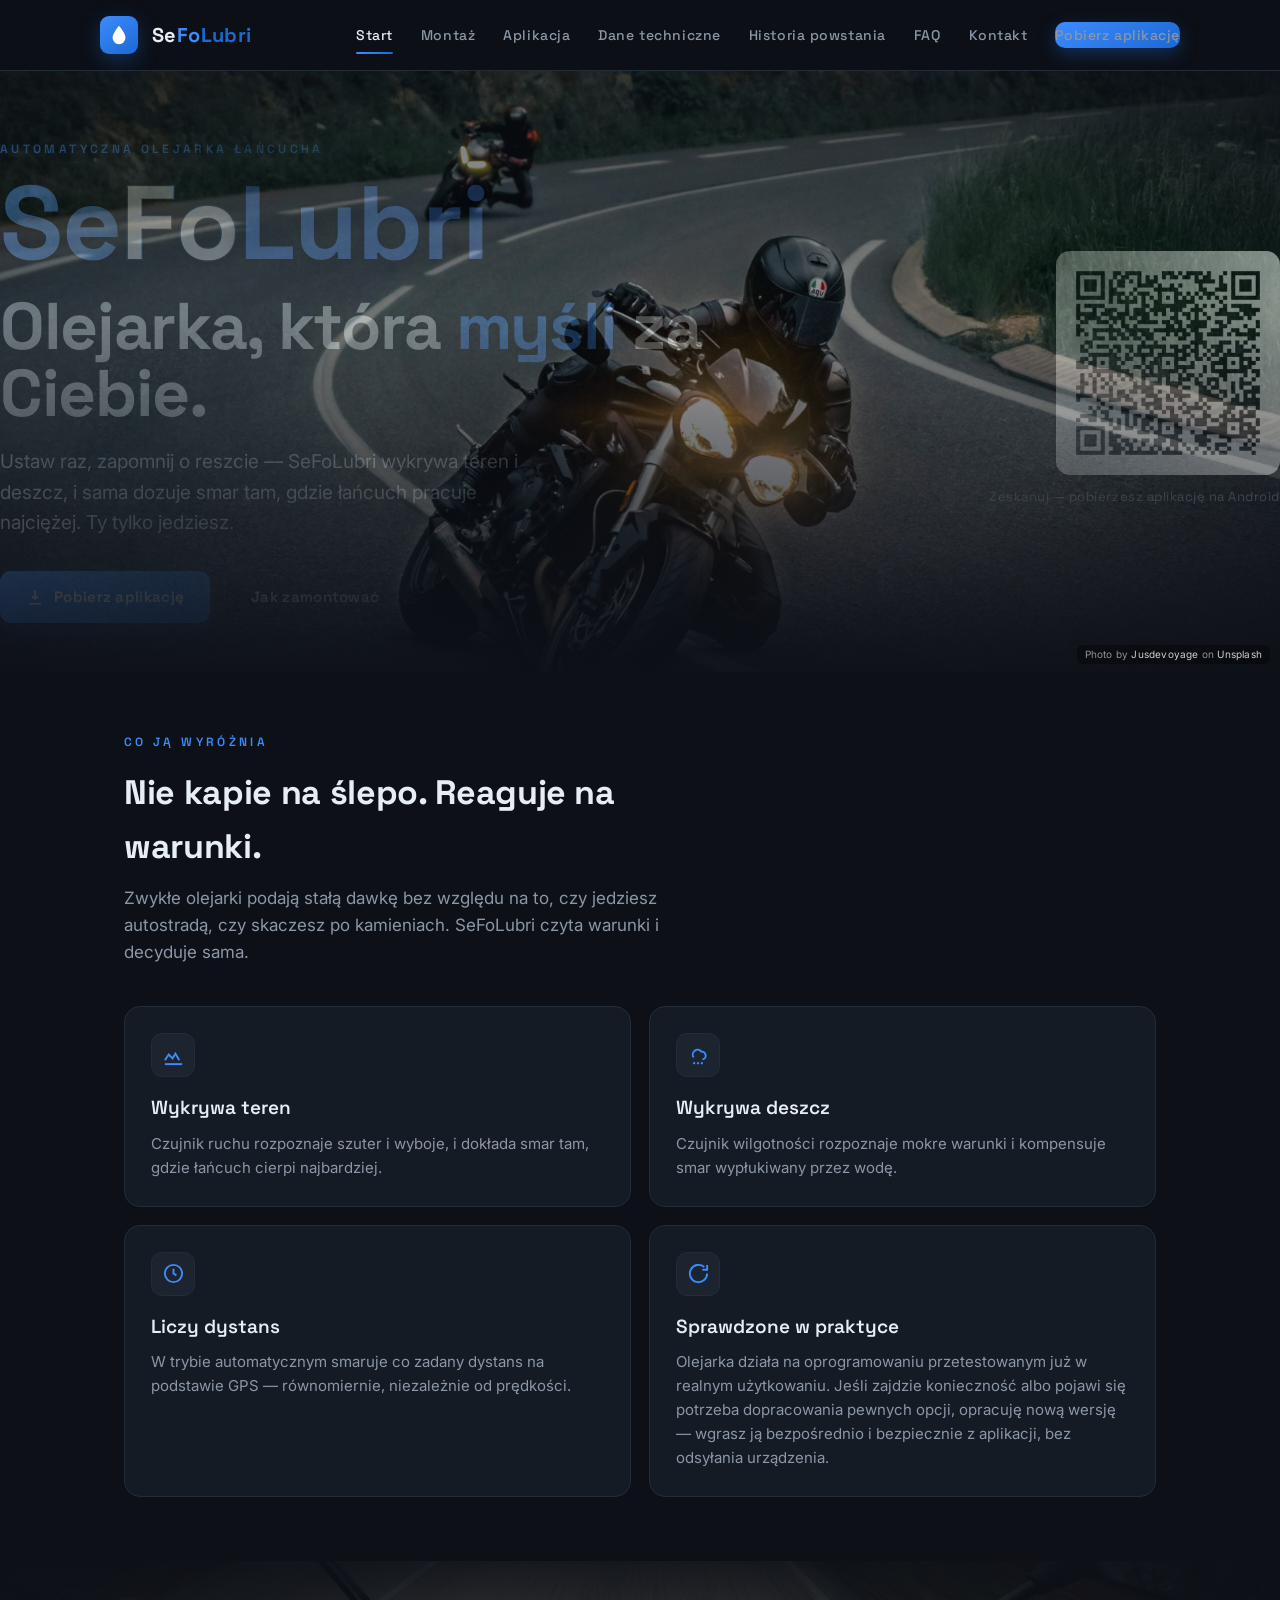
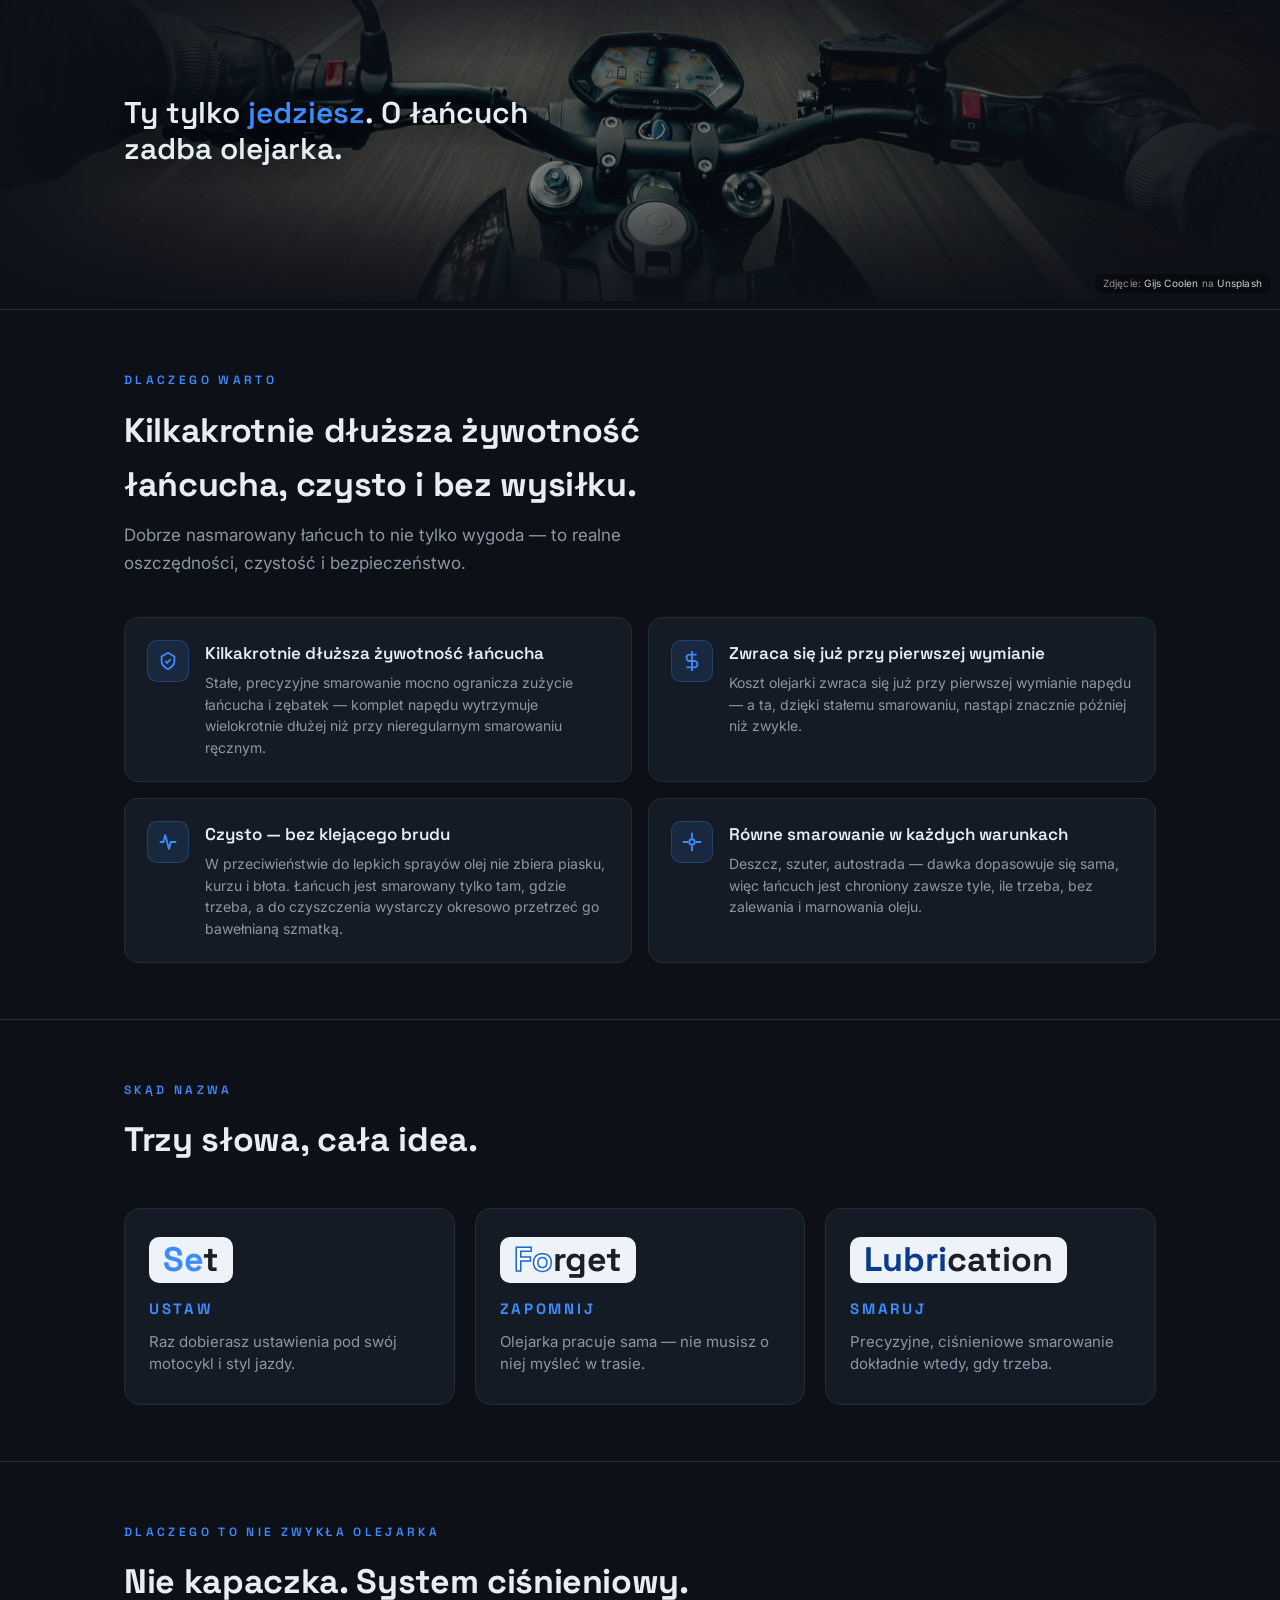
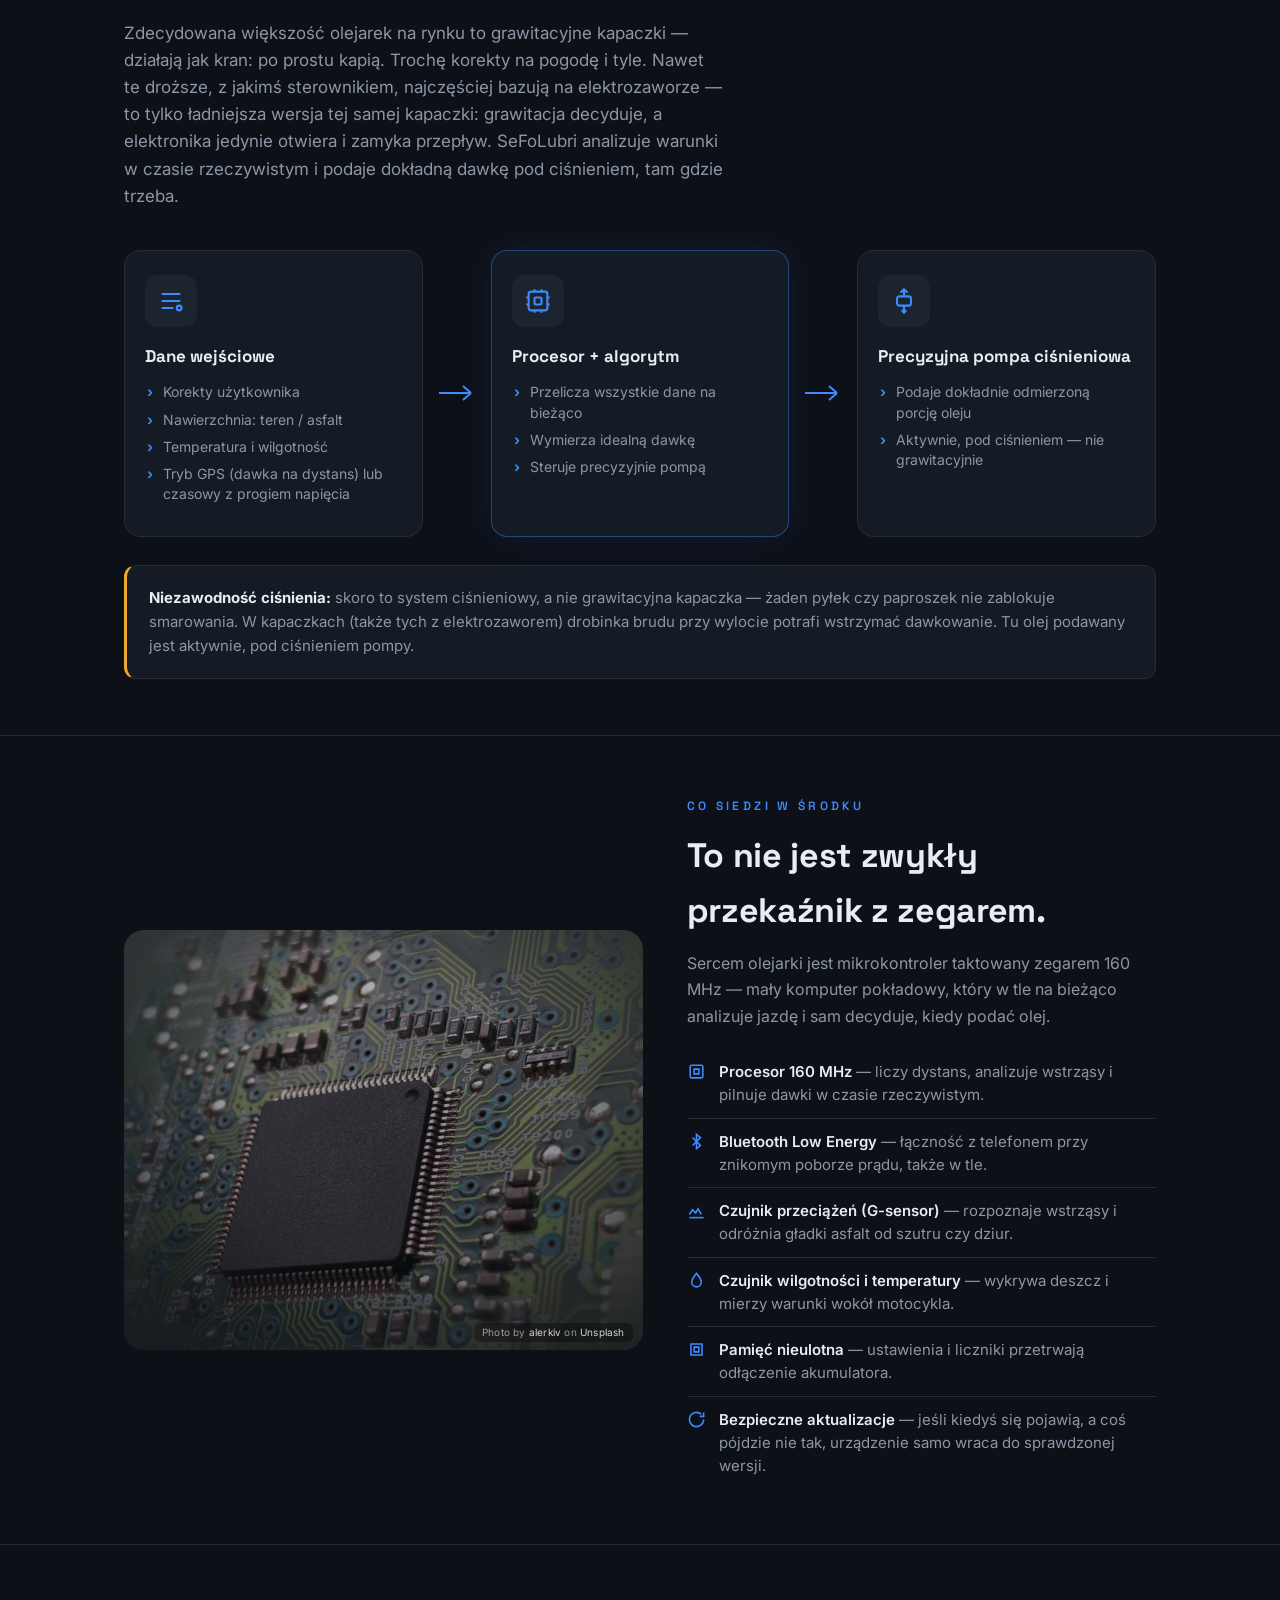
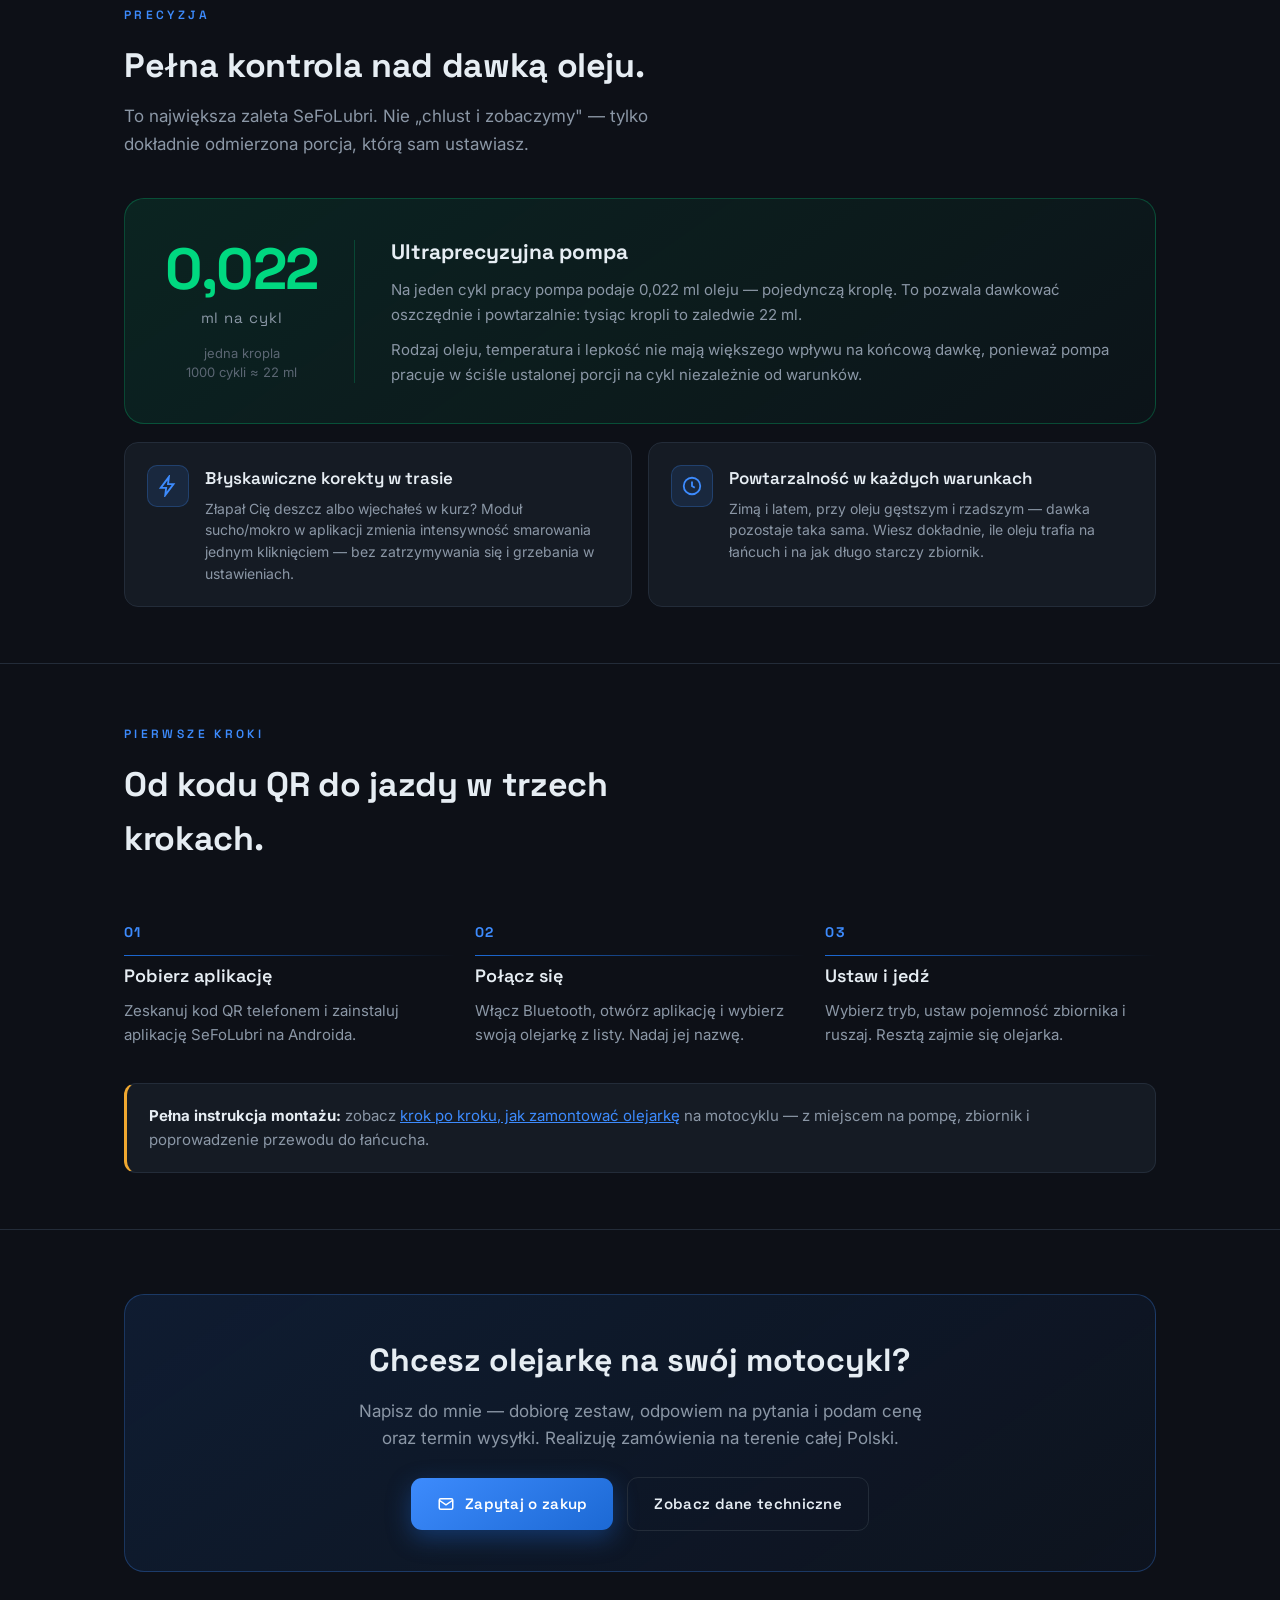
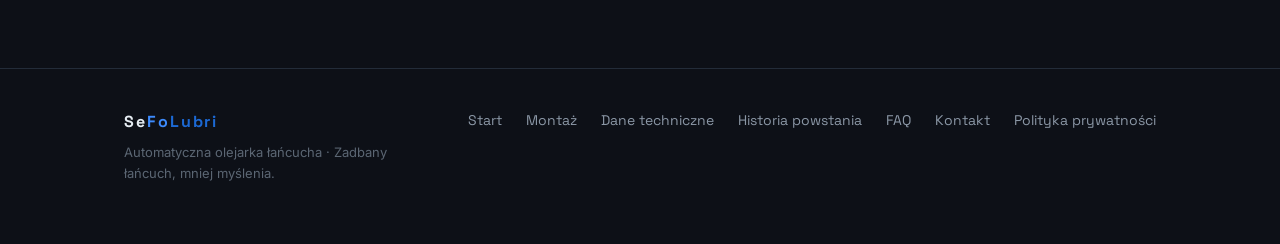
==== commit e05d7299: "Nowy hero, wyjasnienie nazwy, sekcja system cisnieniowy" ====
--- a/index.html
+++ b/index.html
@@ -45,8 +45,8 @@
     <div class="wrap" style="display:contents">
       <div>
         <span class="mono-eyebrow">Automatyczna olejarka łańcucha</span>
-        <div class="brand-expand">
-          <span style="color:var(--text)">Se</span>t · <span style="color:var(--blue)">Fo</span>rget · <span style="color:var(--blue-deep)">Lubri</span>cate
+        <div class="hero-brand">
+          <span class="hb-se">Se</span><span class="hb-fo">Fo</span><span class="hb-lubri">Lubri</span>
         </div>
         <h1>Olejarka, która <em>myśli</em> za Ciebie.</h1>
         <p class="lead">Ustaw raz, zapomnij o reszcie — SeFoLubri wykrywa teren i deszcz, i sama dozuje smar tam, gdzie łańcuch pracuje najciężej. Ty tylko jedziesz.</p>
@@ -133,6 +133,96 @@
         <div class="b-ico"><svg viewBox="0 0 24 24" fill="none" stroke-width="2"><path d="M12 2v6m0 8v6M2 12h6m8 0h6"/><circle cx="12" cy="12" r="3"/></svg></div>
         <div><h3>Równe smarowanie w każdych warunkach</h3><p>Deszcz, szuter, autostrada — dawka dopasowuje się sama, więc łańcuch jest chroniony zawsze tyle, ile trzeba, bez zalewania i marnowania oleju.</p></div>
       </div>
+    </div>
+  </div>
+</section>
+
+
+<!-- SKAD NAZWA -->
+<section class="section" id="nazwa">
+  <div class="wrap">
+    <div class="section-head reveal">
+      <span class="mono-eyebrow">Skąd nazwa</span>
+      <h2>Trzy słowa, cała idea.</h2>
+    </div>
+    <div class="name-cards">
+      <div class="name-card reveal">
+        <div class="nc-word"><span class="nc-hl-se">Se</span>t</div>
+        <div class="nc-pl">USTAW</div>
+        <p>Raz dobierasz ustawienia pod swój motocykl i styl jazdy.</p>
+      </div>
+      <div class="name-card reveal">
+        <div class="nc-word"><span class="nc-hl-fo">Fo</span>rget</div>
+        <div class="nc-pl">ZAPOMNIJ</div>
+        <p>Olejarka pracuje sama — nie musisz o niej myśleć w trasie.</p>
+      </div>
+      <div class="name-card reveal">
+        <div class="nc-word"><span class="nc-hl-lubri">Lubri</span>cation</div>
+        <div class="nc-pl">SMARUJ</div>
+        <p>Precyzyjne, ciśnieniowe smarowanie dokładnie wtedy, gdy trzeba.</p>
+      </div>
+    </div>
+  </div>
+</section>
+
+
+<!-- KAPACZKA VS SYSTEM CISNIENIOWY -->
+<section class="section" id="system">
+  <div class="wrap">
+    <div class="section-head reveal">
+      <span class="mono-eyebrow">Dlaczego to nie zwykła olejarka</span>
+      <h2>Nie kapaczka. System ciśnieniowy.</h2>
+      <p>Zdecydowana większość olejarek na rynku to grawitacyjne kapaczki — działają jak kran: po prostu kapią. Trochę korekty na pogodę i tyle. Nawet te droższe, z jakimś sterownikiem, najczęściej bazują na elektrozaworze — to tylko ładniejsza wersja tej samej kapaczki: grawitacja decyduje, a elektronika jedynie otwiera i zamyka przepływ. SeFoLubri analizuje warunki w czasie rzeczywistym i podaje dokładną dawkę pod ciśnieniem, tam gdzie trzeba.</p>
+    </div>
+
+    <div class="sys-flow reveal">
+      <div class="sys-block">
+        <div class="sys-ico">
+          <svg viewBox="0 0 24 24" fill="none" stroke="var(--blue)" stroke-width="1.8"><path d="M4 6h16M4 12h16M4 18h10"/><circle cx="19" cy="18" r="2"/></svg>
+        </div>
+        <h3>Dane wejściowe</h3>
+        <ul>
+          <li>Korekty użytkownika</li>
+          <li>Nawierzchnia: teren / asfalt</li>
+          <li>Temperatura i wilgotność</li>
+          <li>Tryb GPS (dawka na dystans) lub czasowy z progiem napięcia</li>
+        </ul>
+      </div>
+
+      <div class="sys-arrow">
+        <svg viewBox="0 0 40 24" fill="none" stroke="var(--blue)" stroke-width="2"><path d="M2 12h32m0 0-8-7m8 7-8 7"/></svg>
+      </div>
+
+      <div class="sys-block sys-block-mid">
+        <div class="sys-ico">
+          <svg viewBox="0 0 24 24" fill="none" stroke="var(--blue)" stroke-width="1.8"><rect x="4" y="4" width="16" height="16" rx="2"/><path d="M9 4V2M15 4V2M9 22v-2M15 22v-2M4 9H2M4 15H2M22 9h-2M22 15h-2"/><rect x="9" y="9" width="6" height="6" rx="1"/></svg>
+        </div>
+        <h3>Procesor + algorytm</h3>
+        <ul>
+          <li>Przelicza wszystkie dane na bieżąco</li>
+          <li>Wymierza idealną dawkę</li>
+          <li>Steruje precyzyjnie pompą</li>
+        </ul>
+      </div>
+
+      <div class="sys-arrow">
+        <svg viewBox="0 0 40 24" fill="none" stroke="var(--blue)" stroke-width="2"><path d="M2 12h32m0 0-8-7m8 7-8 7"/></svg>
+      </div>
+
+      <div class="sys-block">
+        <div class="sys-ico">
+          <svg viewBox="0 0 24 24" fill="none" stroke="var(--blue)" stroke-width="1.8"><path d="M12 2v6M9 5l3-3 3 3"/><rect x="6" y="8" width="12" height="8" rx="2"/><path d="M12 16v6M10 20l2 2 2-2"/></svg>
+        </div>
+        <h3>Precyzyjna pompa ciśnieniowa</h3>
+        <ul>
+          <li>Podaje dokładnie odmierzoną porcję oleju</li>
+          <li>Aktywnie, pod ciśnieniem — nie grawitacyjnie</li>
+        </ul>
+      </div>
+    </div>
+
+    <div class="note reveal" style="margin-top:28px">
+      <b>Niezawodność ciśnienia:</b> skoro to system ciśnieniowy, a nie grawitacyjna kapaczka — żaden pyłek czy paproszek nie zablokuje smarowania. W kapaczkach (także tych z elektrozaworem) drobinka brudu przy wylocie potrafi wstrzymać dawkowanie. Tu olej podawany jest aktywnie, pod ciśnieniem pompy.
     </div>
   </div>
 </section>
--- a/style.css
+++ b/style.css
@@ -5,6 +5,7 @@
 :root{
   --bg:#0d1017; --surface:#151b24; --surface2:#1c2430;
   --line:#232c39; --blue:#3d8bfd; --blue-deep:#1c69d4;
+  --navy:#0a3a8c;
   --amber:#f0a830; --green:#00d880;
   --text:#e6edf3; --muted:#8b97a6; --dim:#5b6673;
 }
@@ -38,6 +39,24 @@
 .brand-name{font-family:'Space Grotesk',sans-serif; font-weight:700; font-size:20px; letter-spacing:.02em}
 .brand-expand{font-family:'Space Grotesk',sans-serif; font-weight:600; font-size:15px;
   letter-spacing:.04em; color:var(--muted); margin:6px 0 10px}
+
+/* Wielki napis SeFoLubri w hero */
+.hero-brand{
+  font-family:'Space Grotesk',sans-serif; font-weight:800;
+  font-size:clamp(52px,9vw,104px); line-height:1; letter-spacing:-.01em;
+  margin:10px 0 6px;
+  text-shadow:0 4px 24px rgba(0,0,0,.9), 0 1px 4px rgba(0,0,0,.9);
+}
+.hero-brand .hb-se{color:#5aa0ff}
+.hero-brand .hb-fo{
+  color:#fff;
+  -webkit-text-stroke:2.5px var(--blue-deep);
+  paint-order:stroke fill;
+}
+.hero-brand .hb-lubri{color:#4d90ff}
+@media (max-width:640px){
+  .hero-brand .hb-fo{-webkit-text-stroke:1.5px var(--blue-deep)}
+}
 .nav-links{display:flex; align-items:center; gap:28px; list-style:none}
 .nav-links a{
   font-family:'Space Grotesk',sans-serif; font-size:14px; font-weight:500;
@@ -93,19 +112,19 @@
 .hero-vignette{position:relative; overflow:hidden}
 .hero-vignette .hero-bg{
   position:absolute; inset:-4%;
-  background-image:url('moto-hero.jpg');
+  background-image:url('hero-main.jpg');
   background-size:cover; background-position:center 40%;
   -webkit-mask-image:radial-gradient(ellipse 75% 80% at 55% 45%, #000 32%, transparent 78%);
   mask-image:radial-gradient(ellipse 75% 80% at 55% 45%, #000 32%, transparent 78%);
-  opacity:.60; z-index:0; pointer-events:none;
+  opacity:.48; z-index:0; pointer-events:none;
 }
 .hero-vignette .hero-fade{
   position:absolute; inset:0; z-index:1; pointer-events:none;
-  background:linear-gradient(180deg, rgba(13,16,23,.30) 0%, rgba(13,16,23,.05) 38%, rgba(13,16,23,.9) 100%);
+  background:linear-gradient(115deg, rgba(13,16,23,.82) 0%, rgba(13,16,23,.45) 42%, rgba(13,16,23,.15) 70%, rgba(13,16,23,.85) 100%);
 }
 .hero-vignette .hero>*{position:relative; z-index:2}
-.hero-vignette .hero h1{text-shadow:0 2px 30px rgba(0,0,0,.55)}
-.hero-vignette .hero p.lead{color:#c7d0da; text-shadow:0 1px 12px rgba(0,0,0,.6)}
+.hero-vignette .hero h1{text-shadow:0 3px 30px rgba(0,0,0,.85)}
+.hero-vignette .hero p.lead{color:#dbe4ee; text-shadow:0 2px 16px rgba(0,0,0,.85)}
 
 /* ---------- HERO (strona główna) ---------- */
 .hero{padding:64px 0 48px; display:grid; grid-template-columns:1.15fr .85fr; gap:56px; align-items:center}
@@ -293,8 +312,8 @@
   background:linear-gradient(180deg, rgba(13,16,23,.35) 0%, rgba(13,16,23,.06) 40%, rgba(13,16,23,.92) 100%);
 }
 .hero-vignette .hero>*{position:relative; z-index:2}
-.hero-vignette .hero h1{text-shadow:0 2px 30px rgba(0,0,0,.55)}
-.hero-vignette .hero p.lead{color:#c7d0da; text-shadow:0 1px 12px rgba(0,0,0,.6)}
+.hero-vignette .hero h1{text-shadow:0 3px 30px rgba(0,0,0,.85)}
+.hero-vignette .hero p.lead{color:#dbe4ee; text-shadow:0 2px 16px rgba(0,0,0,.85)}
 
 /* ---------- PODPIS ZDJĘCIA (Unsplash, mały druk w rogu) ---------- */
 .photo-credit{
@@ -529,3 +548,33 @@
 .story-signature .sig-mark svg{width:18px; height:18px}
 .story-signature .sig-name{font-family:'Space Grotesk',sans-serif; font-weight:700; font-size:15px; color:var(--text)}
 .story-signature .sig-role{color:var(--dim); font-size:13px}
+
+/* ---------- SKAD NAZWA (name cards) ---------- */
+.name-cards{display:grid; grid-template-columns:repeat(3,1fr); gap:20px}
+.name-card{background:var(--surface); border:1px solid var(--line); border-radius:16px; padding:28px 24px}
+.name-card .nc-word{font-family:'Space Grotesk',sans-serif; font-weight:800; font-size:34px; color:#1a1f28; line-height:1;
+  background:#eef3fa; display:inline-block; padding:6px 14px; border-radius:10px; margin-bottom:14px}
+.name-card .nc-hl-se{color:var(--blue)}
+.name-card .nc-hl-fo{color:#fff; -webkit-text-stroke:1.5px var(--blue-deep); text-shadow:0 0 1px var(--blue-deep)}
+.name-card .nc-hl-lubri{color:var(--navy)}
+.name-card .nc-pl{font-family:'Space Grotesk',sans-serif; font-weight:700; font-size:15px; letter-spacing:.18em; color:var(--blue); margin-bottom:10px}
+.name-card p{color:var(--muted); font-size:15px; line-height:1.5}
+
+/* ---------- SYSTEM CISNIENIOWY (flow) ---------- */
+.sys-flow{display:flex; align-items:stretch; gap:14px; justify-content:center}
+.sys-block{flex:1; background:var(--surface); border:1px solid var(--line); border-radius:16px; padding:24px 20px; max-width:320px}
+.sys-block-mid{border-color:rgba(61,139,253,.4); box-shadow:0 0 40px rgba(61,139,253,.10)}
+.sys-ico{width:52px; height:52px; border-radius:12px; background:var(--surface2); display:flex; align-items:center; justify-content:center; margin-bottom:16px}
+.sys-ico svg{width:28px; height:28px}
+.sys-block h3{font-family:'Space Grotesk',sans-serif; font-size:17px; font-weight:700; margin-bottom:12px}
+.sys-block ul{list-style:none; padding:0; margin:0}
+.sys-block li{color:var(--muted); font-size:14px; line-height:1.45; padding-left:18px; position:relative; margin-bottom:7px}
+.sys-block li::before{content:"›"; position:absolute; left:2px; color:var(--blue); font-weight:700}
+.sys-arrow{display:flex; align-items:center; flex:0 0 40px}
+.sys-arrow svg{width:40px; height:24px}
+@media (max-width:860px){
+  .name-cards{grid-template-columns:1fr}
+  .sys-flow{flex-direction:column; align-items:stretch}
+  .sys-block{max-width:none}
+  .sys-arrow{transform:rotate(90deg); align-self:center; flex:0 0 auto; padding:4px 0}
+}
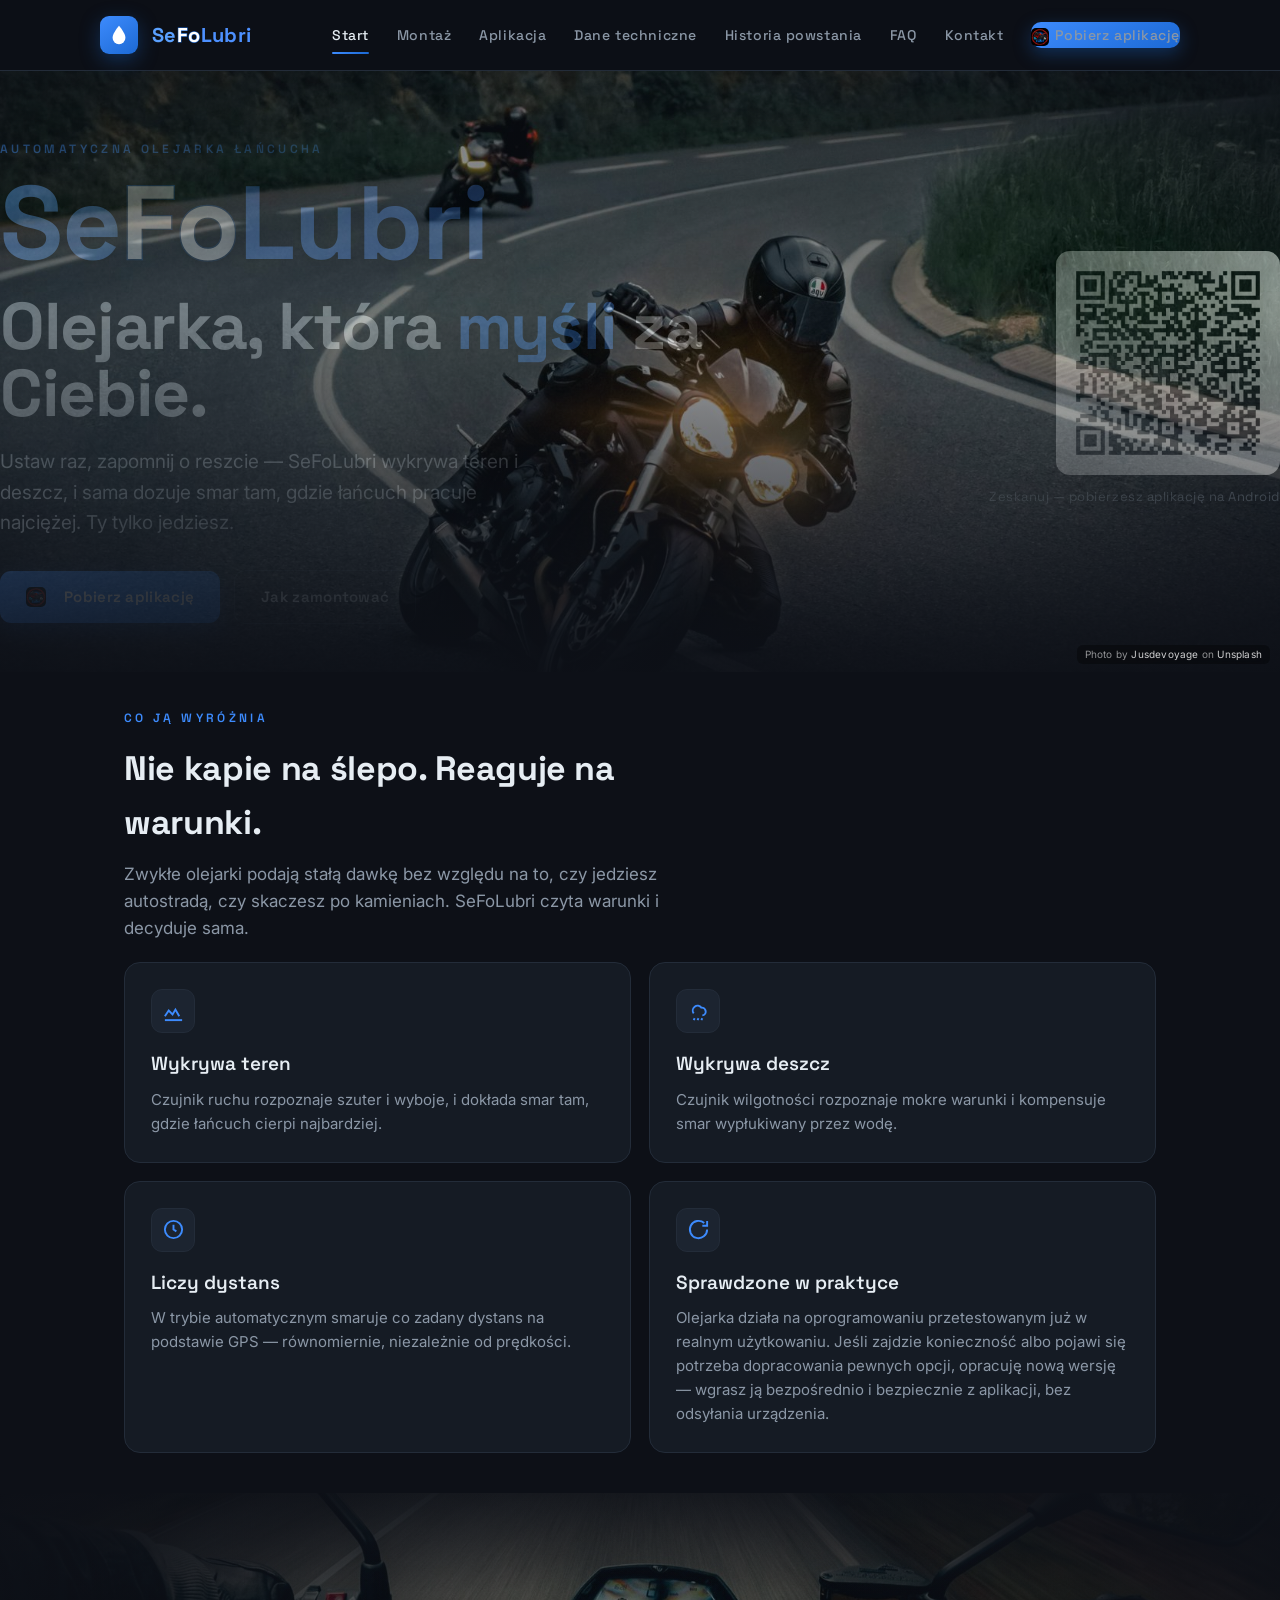
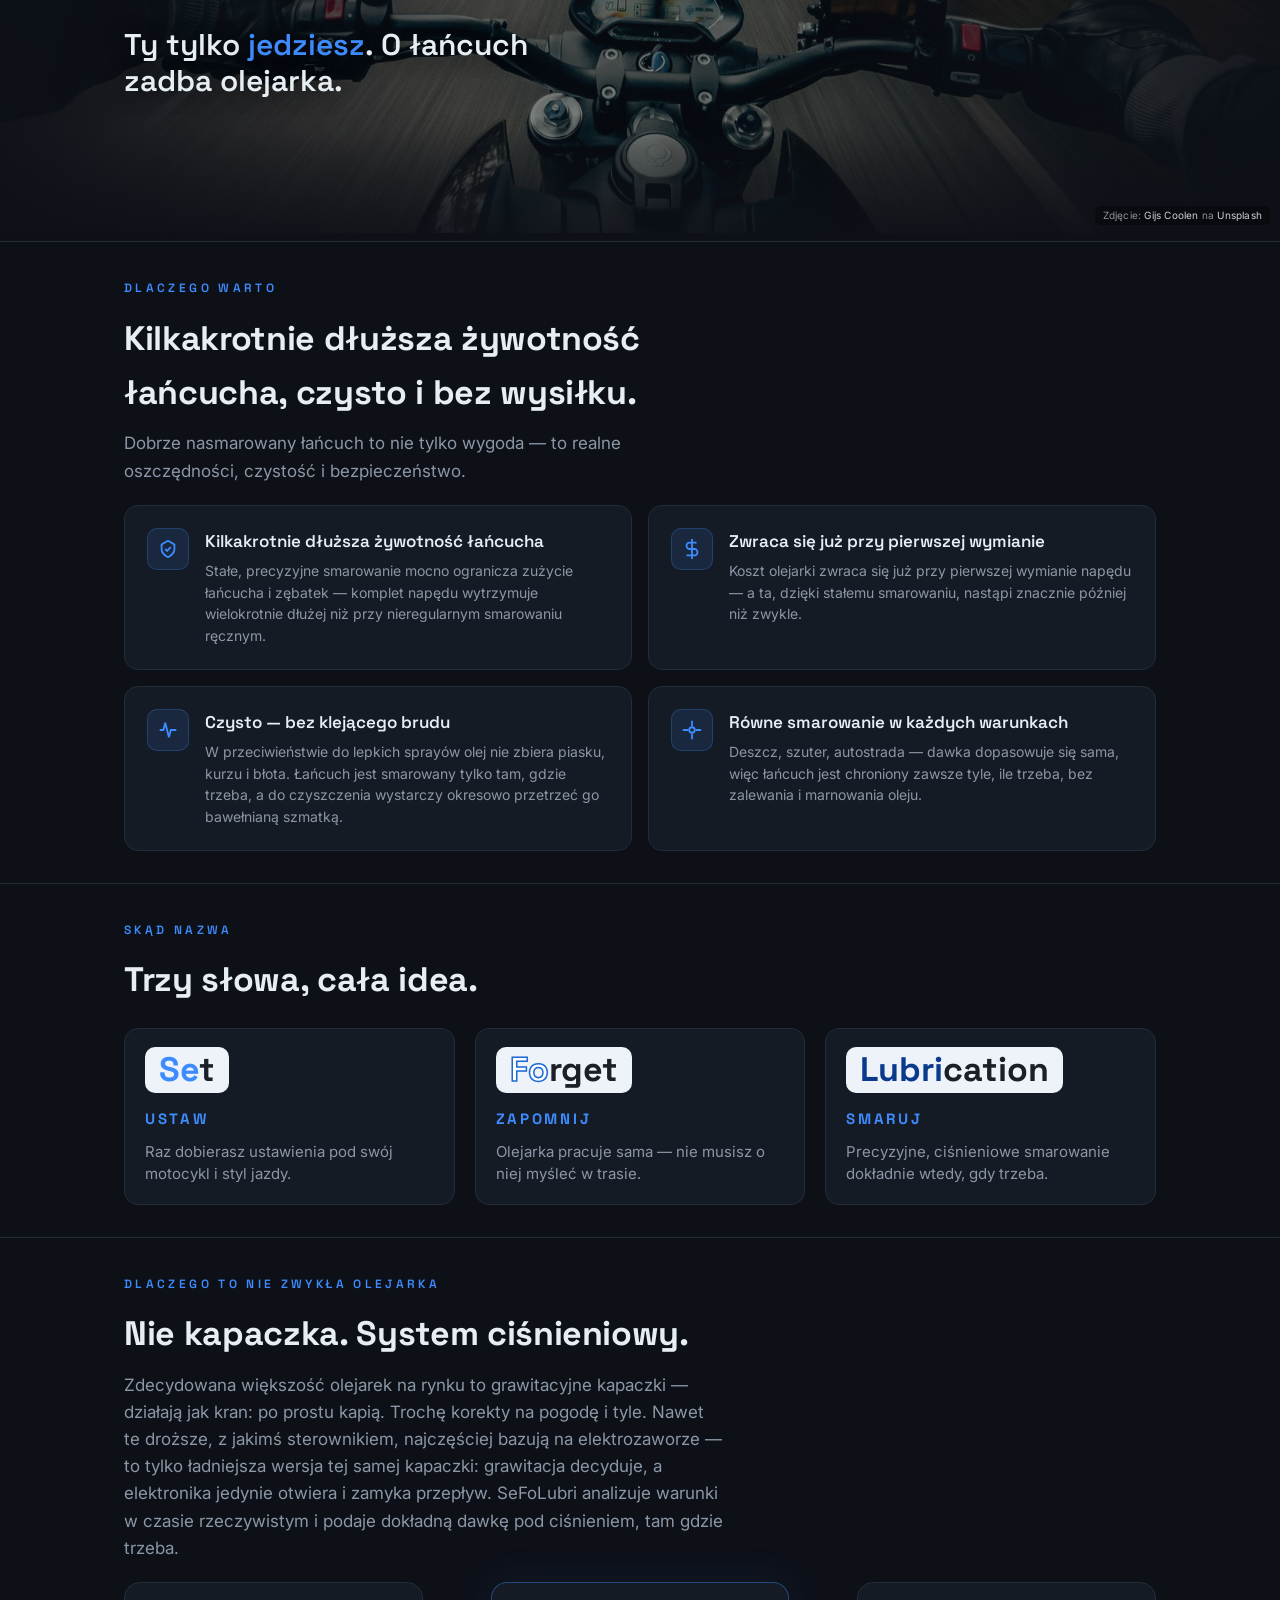
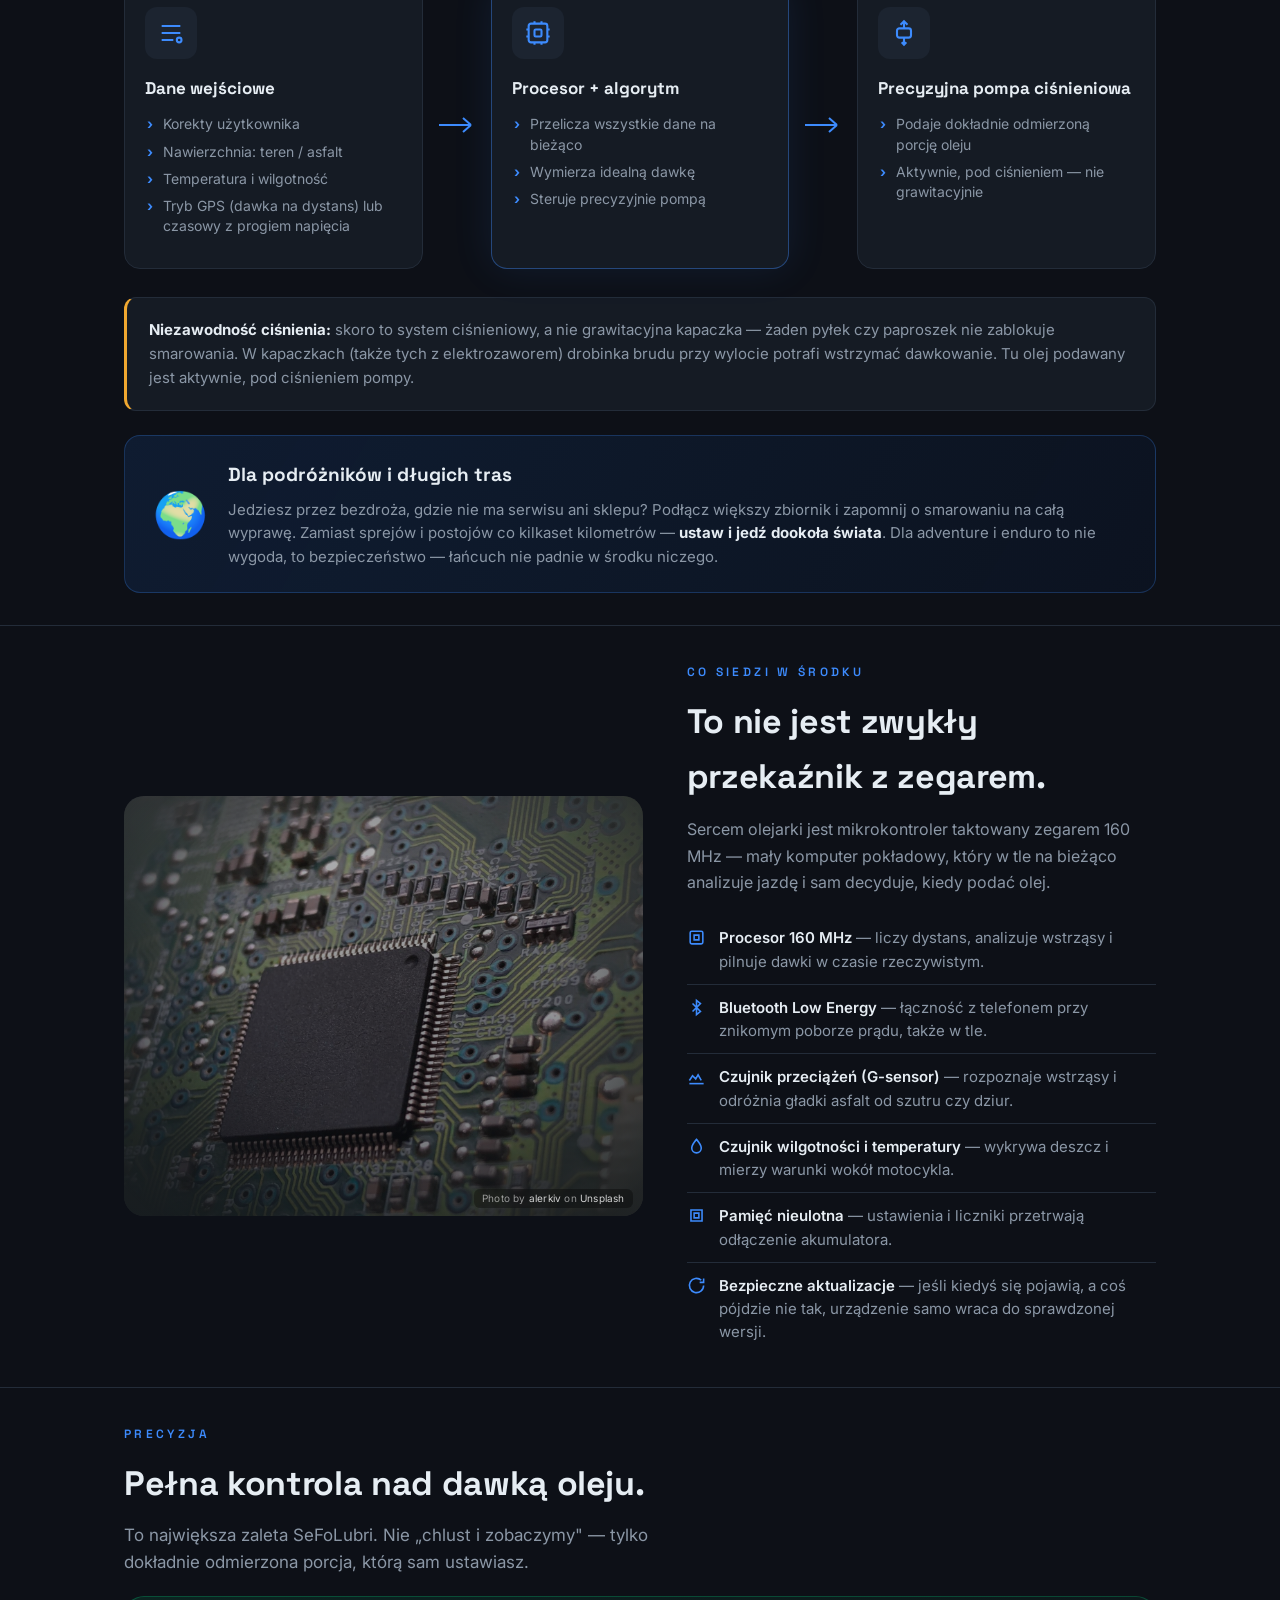
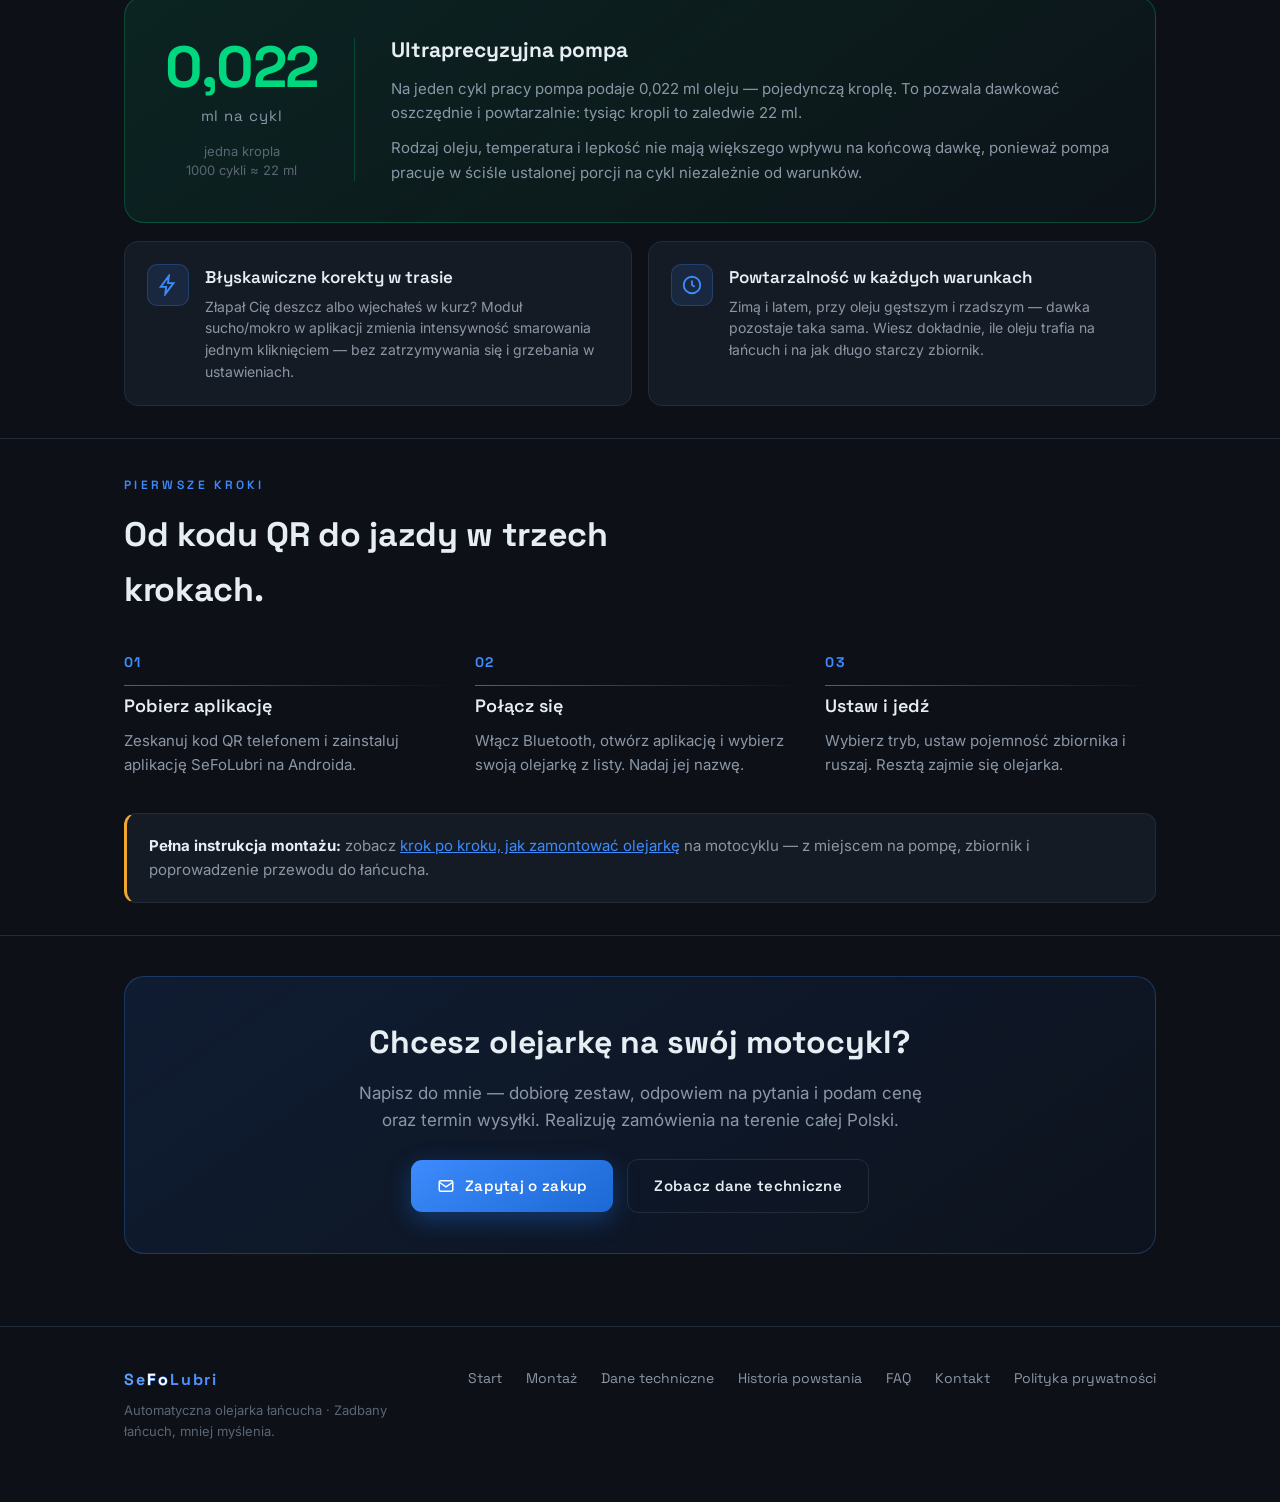
==== commit 7bd88eed: "Ujednolicone logo, ikonka apki, dane zbiornika, baner podrozniczy, kompresja" ====
--- a/index.html
+++ b/index.html
@@ -19,7 +19,7 @@
       <div class="brand-mark">
         <svg viewBox="0 0 24 24" fill="none"><path d="M12 2C12 2 5 10 5 15a7 7 0 0 0 14 0c0-5-7-13-7-13Z" fill="#fff"/></svg>
       </div>
-      <div class="brand-name"><span style="color:var(--text)">Se</span><span style="color:var(--blue)">Fo</span><span style="color:var(--blue-deep)">Lubri</span></div>
+      <div class="brand-name"><span class="bse">Se</span><span class="bfo">Fo</span><span class="blubri">Lubri</span></div>
     </a>
     <button class="nav-toggle" aria-label="Menu" onclick="document.getElementById('navlinks').classList.toggle('show')">
       <svg viewBox="0 0 24 24" fill="none" stroke-width="2"><path d="M4 6h16M4 12h16M4 18h16"/></svg>
@@ -32,7 +32,7 @@
       <li><a href="historia-powstania.html">Historia powstania</a></li>
       <li><a href="faq.html">FAQ</a></li>
       <li><a href="kontakt.html">Kontakt</a></li>
-      <li><a href="https://drive.usercontent.google.com/download?id=1QvqHh__F5-ibLGWXdDCIIiWxTKz9BSBk&export=download&confirm=t" class="nav-cta">Pobierz aplikację</a></li>
+      <li><a href="https://drive.usercontent.google.com/download?id=1QvqHh__F5-ibLGWXdDCIIiWxTKz9BSBk&export=download&confirm=t" class="nav-cta"><img src="app-icon.png" class="btn-appicon" alt="">Pobierz aplikację</a></li>
     </ul>
   </div>
 </header>
@@ -52,7 +52,7 @@
         <p class="lead">Ustaw raz, zapomnij o reszcie — SeFoLubri wykrywa teren i deszcz, i sama dozuje smar tam, gdzie łańcuch pracuje najciężej. Ty tylko jedziesz.</p>
         <div class="cta-row">
           <a class="btn btn-primary" href="https://drive.usercontent.google.com/download?id=1QvqHh__F5-ibLGWXdDCIIiWxTKz9BSBk&export=download&confirm=t">
-            <svg viewBox="0 0 24 24" width="18" height="18" fill="none" stroke="#fff" stroke-width="2"><path d="M12 3v12m0 0 4-4m-4 4-4-4M4 21h16"/></svg>
+            <img src="app-icon.png" class="btn-appicon" alt="">
             Pobierz aplikację
           </a>
           <a class="btn btn-ghost" href="montaz.html">Jak zamontować</a>
@@ -223,6 +223,14 @@
 
     <div class="note reveal" style="margin-top:28px">
       <b>Niezawodność ciśnienia:</b> skoro to system ciśnieniowy, a nie grawitacyjna kapaczka — żaden pyłek czy paproszek nie zablokuje smarowania. W kapaczkach (także tych z elektrozaworem) drobinka brudu przy wylocie potrafi wstrzymać dawkowanie. Tu olej podawany jest aktywnie, pod ciśnieniem pompy.
+    </div>
+
+    <div class="travel-banner reveal">
+      <div class="tb-icon">🌍</div>
+      <div class="tb-text">
+        <h3>Dla podróżników i długich tras</h3>
+        <p>Jedziesz przez bezdroża, gdzie nie ma serwisu ani sklepu? Podłącz większy zbiornik i zapomnij o smarowaniu na całą wyprawę. Zamiast sprejów i postojów co kilkaset kilometrów — <b>ustaw i jedź dookoła świata</b>. Dla adventure i enduro to nie wygoda, to bezpieczeństwo — łańcuch nie padnie w środku niczego.</p>
+      </div>
     </div>
   </div>
 </section>
@@ -339,7 +347,7 @@
   <div class="wrap">
     <div class="foot-row">
       <div class="foot-col">
-        <div class="foot-brand"><span style="color:var(--text)">Se</span><span style="color:var(--blue)">Fo</span><span style="color:var(--blue-deep)">Lubri</span></div>
+        <div class="foot-brand"><span class="bse">Se</span><span class="bfo">Fo</span><span class="blubri">Lubri</span></div>
         <p>Automatyczna olejarka łańcucha · Zadbany łańcuch, mniej myślenia.</p>
       </div>
       <nav class="foot-nav">
--- a/style.css
+++ b/style.css
@@ -57,6 +57,11 @@
 @media (max-width:640px){
   .hero-brand .hb-fo{-webkit-text-stroke:1.5px var(--blue-deep)}
 }
+
+/* Ujednolicone kolory logo w nawigacji i stopce (Se jasnoniebieski / Fo biały-obrys / Lubri granat) */
+.bse{color:#5aa0ff}
+.bfo{color:#fff; -webkit-text-stroke:1px var(--blue-deep); paint-order:stroke fill}
+.blubri{color:#4d90ff}
 .nav-links{display:flex; align-items:center; gap:28px; list-style:none}
 .nav-links a{
   font-family:'Space Grotesk',sans-serif; font-size:14px; font-weight:500;
@@ -102,9 +107,9 @@
 .page-hero p.lead{font-size:18px; color:var(--muted); max-width:60ch}
 
 /* ---------- SECTIONS ---------- */
-.section{padding:56px 0; border-top:1px solid var(--line)}
+.section{padding:32px 0; border-top:1px solid var(--line)}
 .section:first-of-type{border-top:0}
-.section-head{margin-bottom:40px; max-width:60ch}
+.section-head{margin-bottom:20px; max-width:60ch}
 .section-head h2{font-family:'Space Grotesk',sans-serif; font-size:clamp(24px,4vw,34px); font-weight:700; letter-spacing:-.01em; margin:12px 0 10px}
 .section-head p{color:var(--muted); font-size:17px}
 
@@ -551,7 +556,7 @@
 
 /* ---------- SKAD NAZWA (name cards) ---------- */
 .name-cards{display:grid; grid-template-columns:repeat(3,1fr); gap:20px}
-.name-card{background:var(--surface); border:1px solid var(--line); border-radius:16px; padding:28px 24px}
+.name-card{background:var(--surface); border:1px solid var(--line); border-radius:14px; padding:18px 20px}
 .name-card .nc-word{font-family:'Space Grotesk',sans-serif; font-weight:800; font-size:34px; color:#1a1f28; line-height:1;
   background:#eef3fa; display:inline-block; padding:6px 14px; border-radius:10px; margin-bottom:14px}
 .name-card .nc-hl-se{color:var(--blue)}
@@ -578,3 +583,22 @@
   .sys-block{max-width:none}
   .sys-arrow{transform:rotate(90deg); align-self:center; flex:0 0 auto; padding:4px 0}
 }
+
+/* Ikonka aplikacji przy przyciskach pobierania */
+.btn-appicon{width:20px; height:20px; border-radius:5px; margin-right:8px; vertical-align:middle; display:inline-block}
+.nav-cta .btn-appicon{width:18px; height:18px; margin-right:6px}
+
+/* Notka pod tabelą specyfikacji (akcent podróżniczy) */
+.spec-note{margin-top:14px; padding:14px 16px; background:rgba(61,139,253,.08);
+  border-left:3px solid var(--blue); border-radius:8px; color:var(--text); font-size:15px; line-height:1.5}
+
+/* Baner podróżniczy */
+.travel-banner{display:flex; gap:20px; align-items:center; margin-top:24px;
+  padding:24px 28px; border-radius:16px;
+  background:linear-gradient(120deg, rgba(28,105,212,.14), rgba(10,58,140,.08));
+  border:1px solid rgba(61,139,253,.25)}
+.travel-banner .tb-icon{font-size:44px; line-height:1; flex-shrink:0}
+.travel-banner h3{font-family:'Space Grotesk',sans-serif; font-size:19px; font-weight:700; margin-bottom:8px; color:var(--text)}
+.travel-banner p{color:var(--muted); font-size:15px; line-height:1.55}
+.travel-banner b{color:var(--text)}
+@media (max-width:640px){.travel-banner{flex-direction:column; text-align:center; gap:12px}}
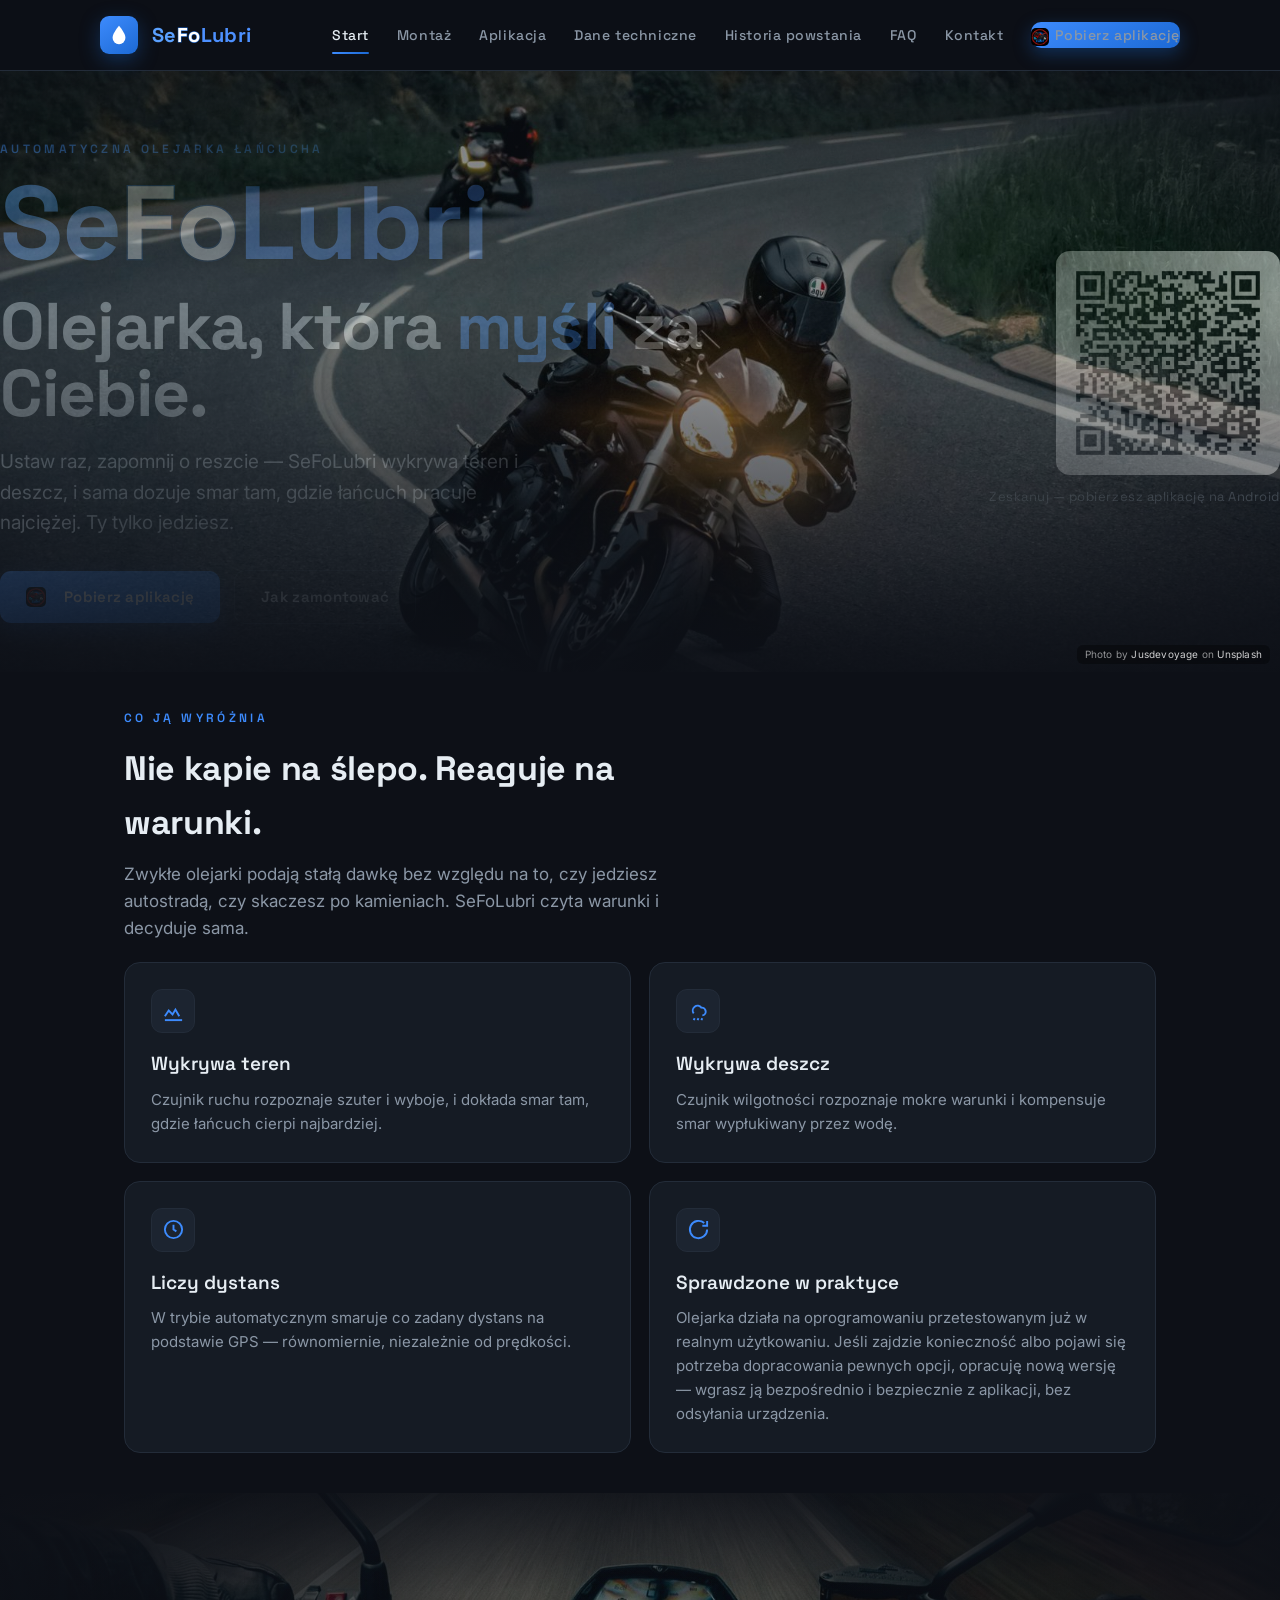
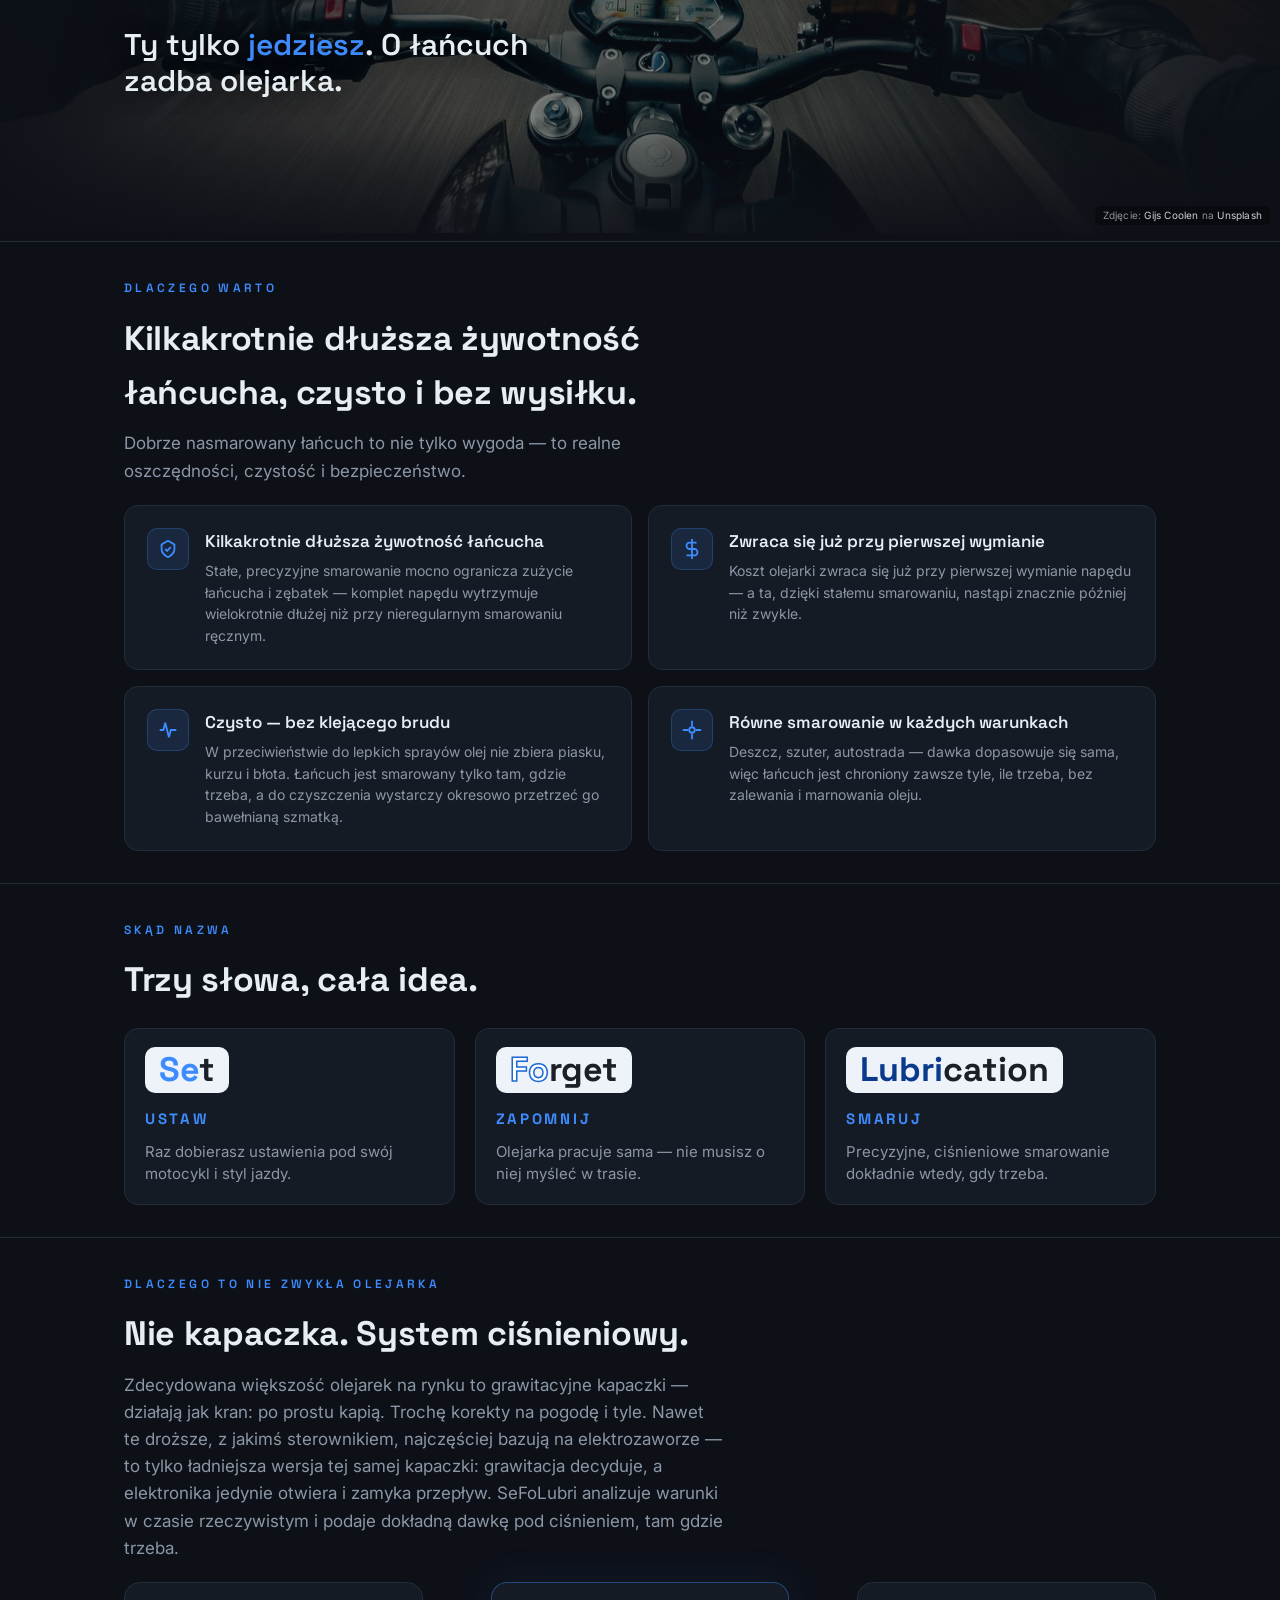
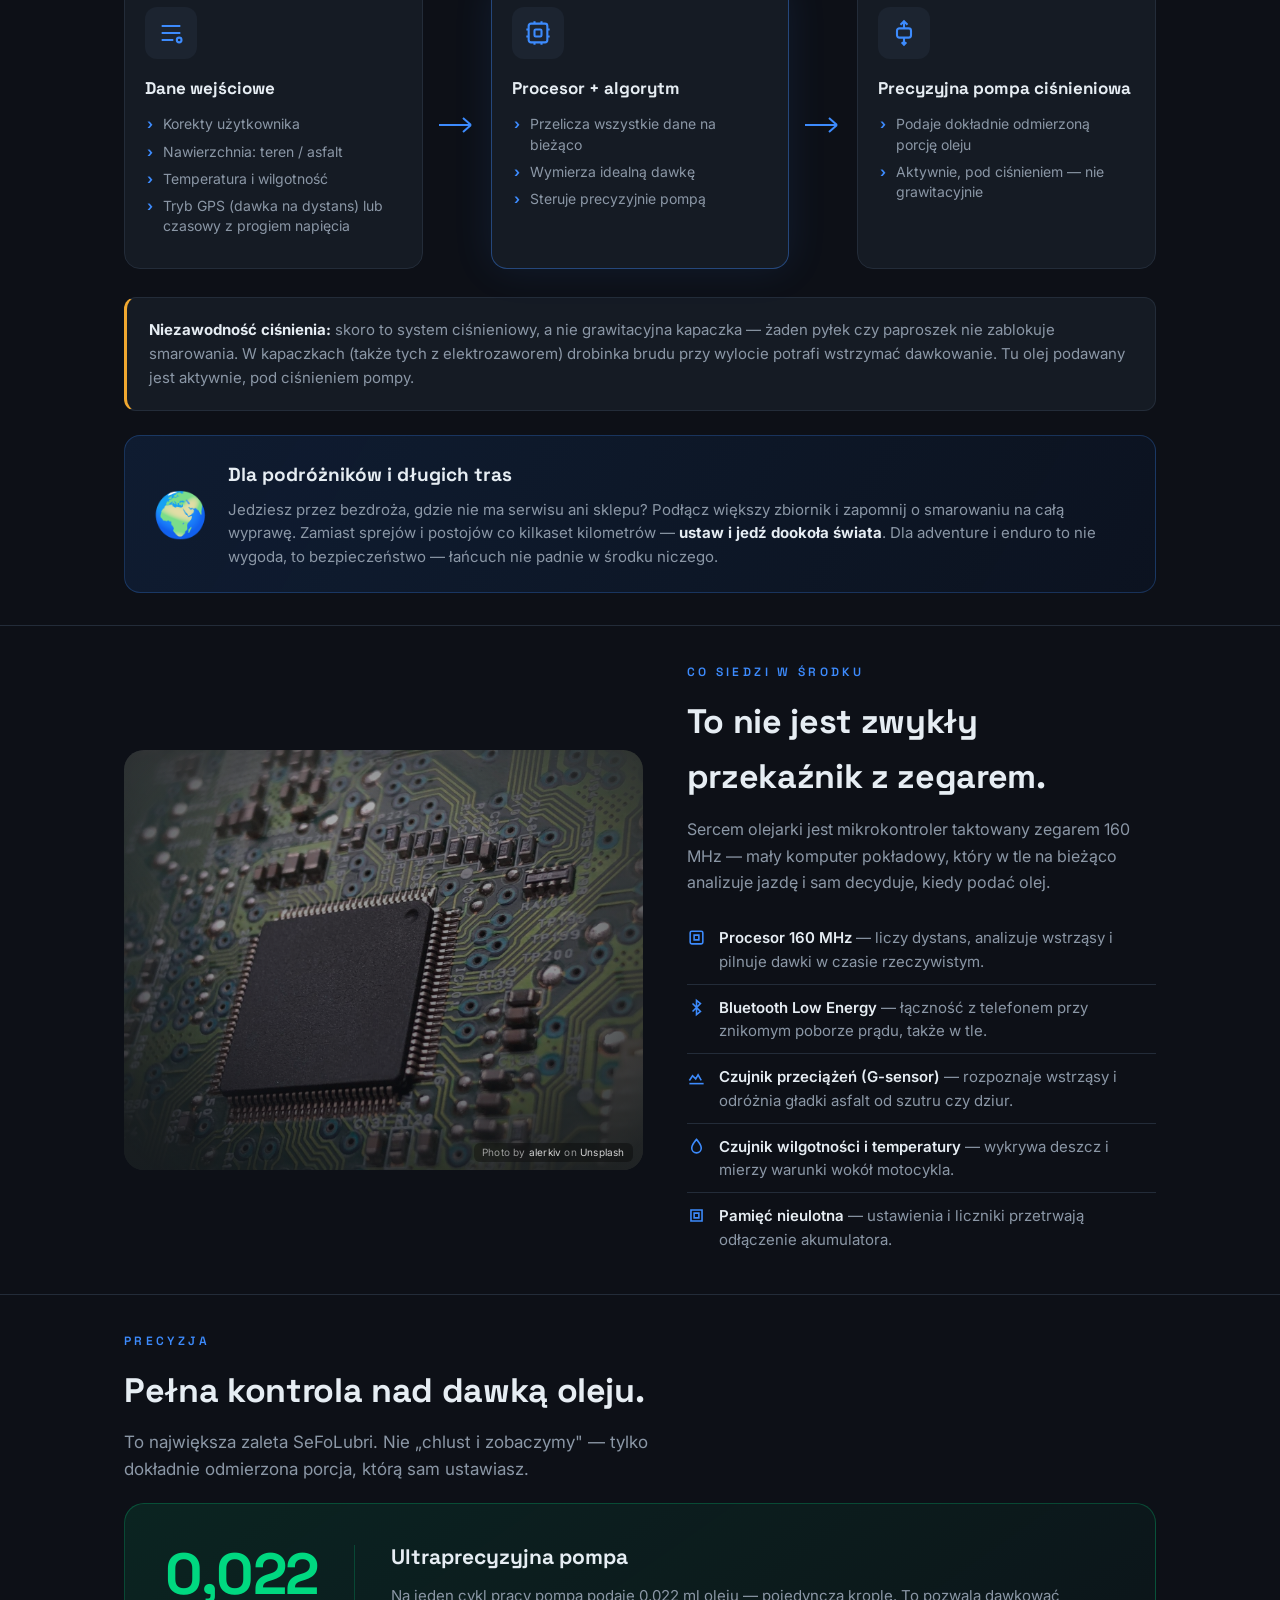
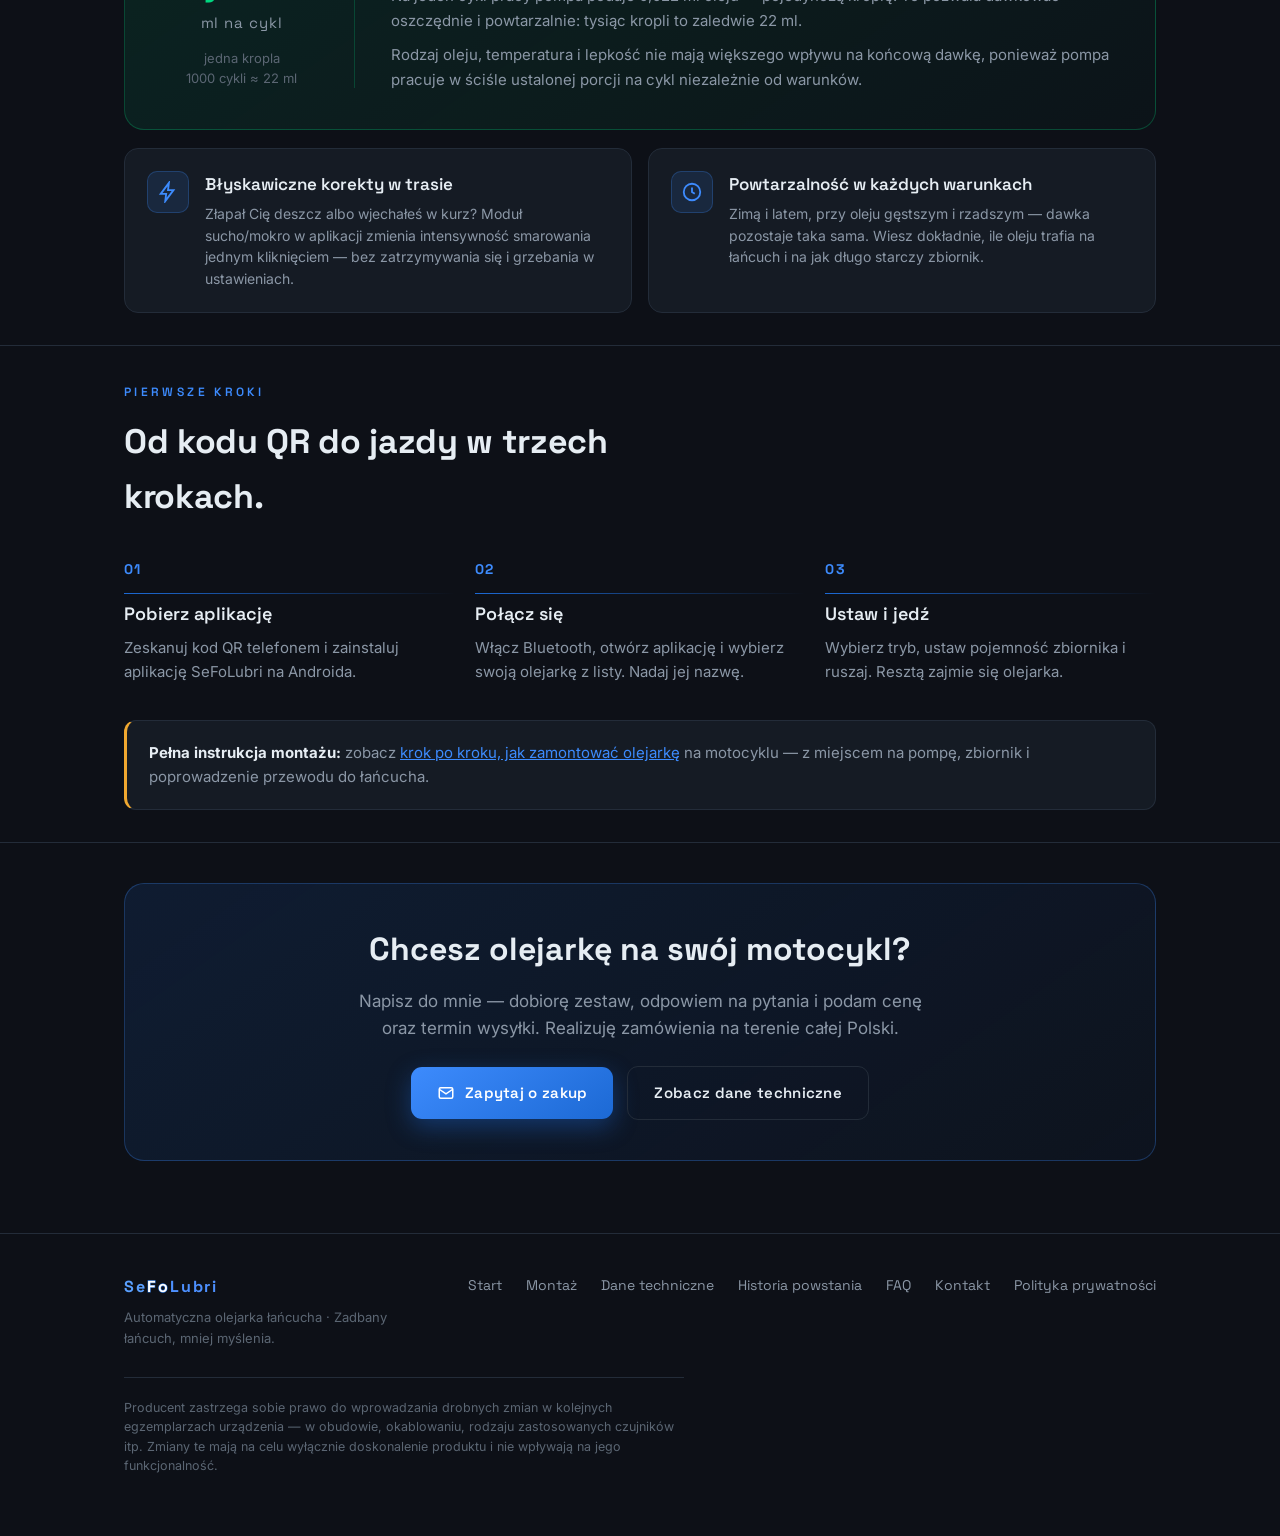
==== commit 1a2d3ab7: "Nowe zrzuty ekranu apki, usunięcie wzmianek o zdalnych aktualizacjach, ostrzeżenie o postoju na siln" ====
--- a/index.html
+++ b/index.html
@@ -256,7 +256,6 @@
           <li><svg viewBox="0 0 24 24" fill="none" stroke-width="2"><path d="M3 17l4-6 4 4 3-5 4 7"/><path d="M3 21h18"/></svg><span><b>Czujnik przeciążeń (G-sensor)</b> — rozpoznaje wstrząsy i odróżnia gładki asfalt od szutru czy dziur.</span></li>
           <li><svg viewBox="0 0 24 24" fill="none" stroke-width="2"><path d="M12 3s6 7 6 11a6 6 0 0 1-12 0c0-4 6-11 6-11Z"/></svg><span><b>Czujnik wilgotności i temperatury</b> — wykrywa deszcz i mierzy warunki wokół motocykla.</span></li>
           <li><svg viewBox="0 0 24 24" fill="none" stroke-width="2"><path d="M5 5h14v14H5z"/><path d="M9 9h6v6H9z"/></svg><span><b>Pamięć nieulotna</b> — ustawienia i liczniki przetrwają odłączenie akumulatora.</span></li>
-          <li><svg viewBox="0 0 24 24" fill="none" stroke-width="2"><path d="M21 12a9 9 0 1 1-3-6.7"/><path d="M21 3v5h-5"/></svg><span><b>Bezpieczne aktualizacje</b> — jeśli kiedyś się pojawią, a coś pójdzie nie tak, urządzenie samo wraca do sprawdzonej wersji.</span></li>
         </ul>
       </div>
     </div>
@@ -360,6 +359,7 @@
         <a href="polityka-prywatnosci.html">Polityka prywatności</a>
       </nav>
     </div>
+    <p class="foot-disclaimer">Producent zastrzega sobie prawo do wprowadzania drobnych zmian w kolejnych egzemplarzach urządzenia — w obudowie, okablowaniu, rodzaju zastosowanych czujników itp. Zmiany te mają na celu wyłącznie doskonalenie produktu i nie wpływają na jego funkcjonalność.</p>
   </div>
 </footer>
 
--- a/style.css
+++ b/style.css
@@ -270,6 +270,7 @@
 
 /* ---------- FOOTER ---------- */
 footer{border-top:1px solid var(--line); padding:40px 0 60px; margin-top:40px}
+.foot-disclaimer{color:var(--dim); font-size:12.5px; line-height:1.55; margin-top:28px; padding-top:20px; border-top:1px solid var(--line); max-width:70ch}
 .foot-row{display:flex; justify-content:space-between; align-items:flex-start; flex-wrap:wrap; gap:24px}
 .foot-brand{font-family:'Space Grotesk',sans-serif; font-weight:700; letter-spacing:.12em; font-size:16px; margin-bottom:8px}
 .foot-col p{color:var(--dim); font-size:13px; max-width:36ch}
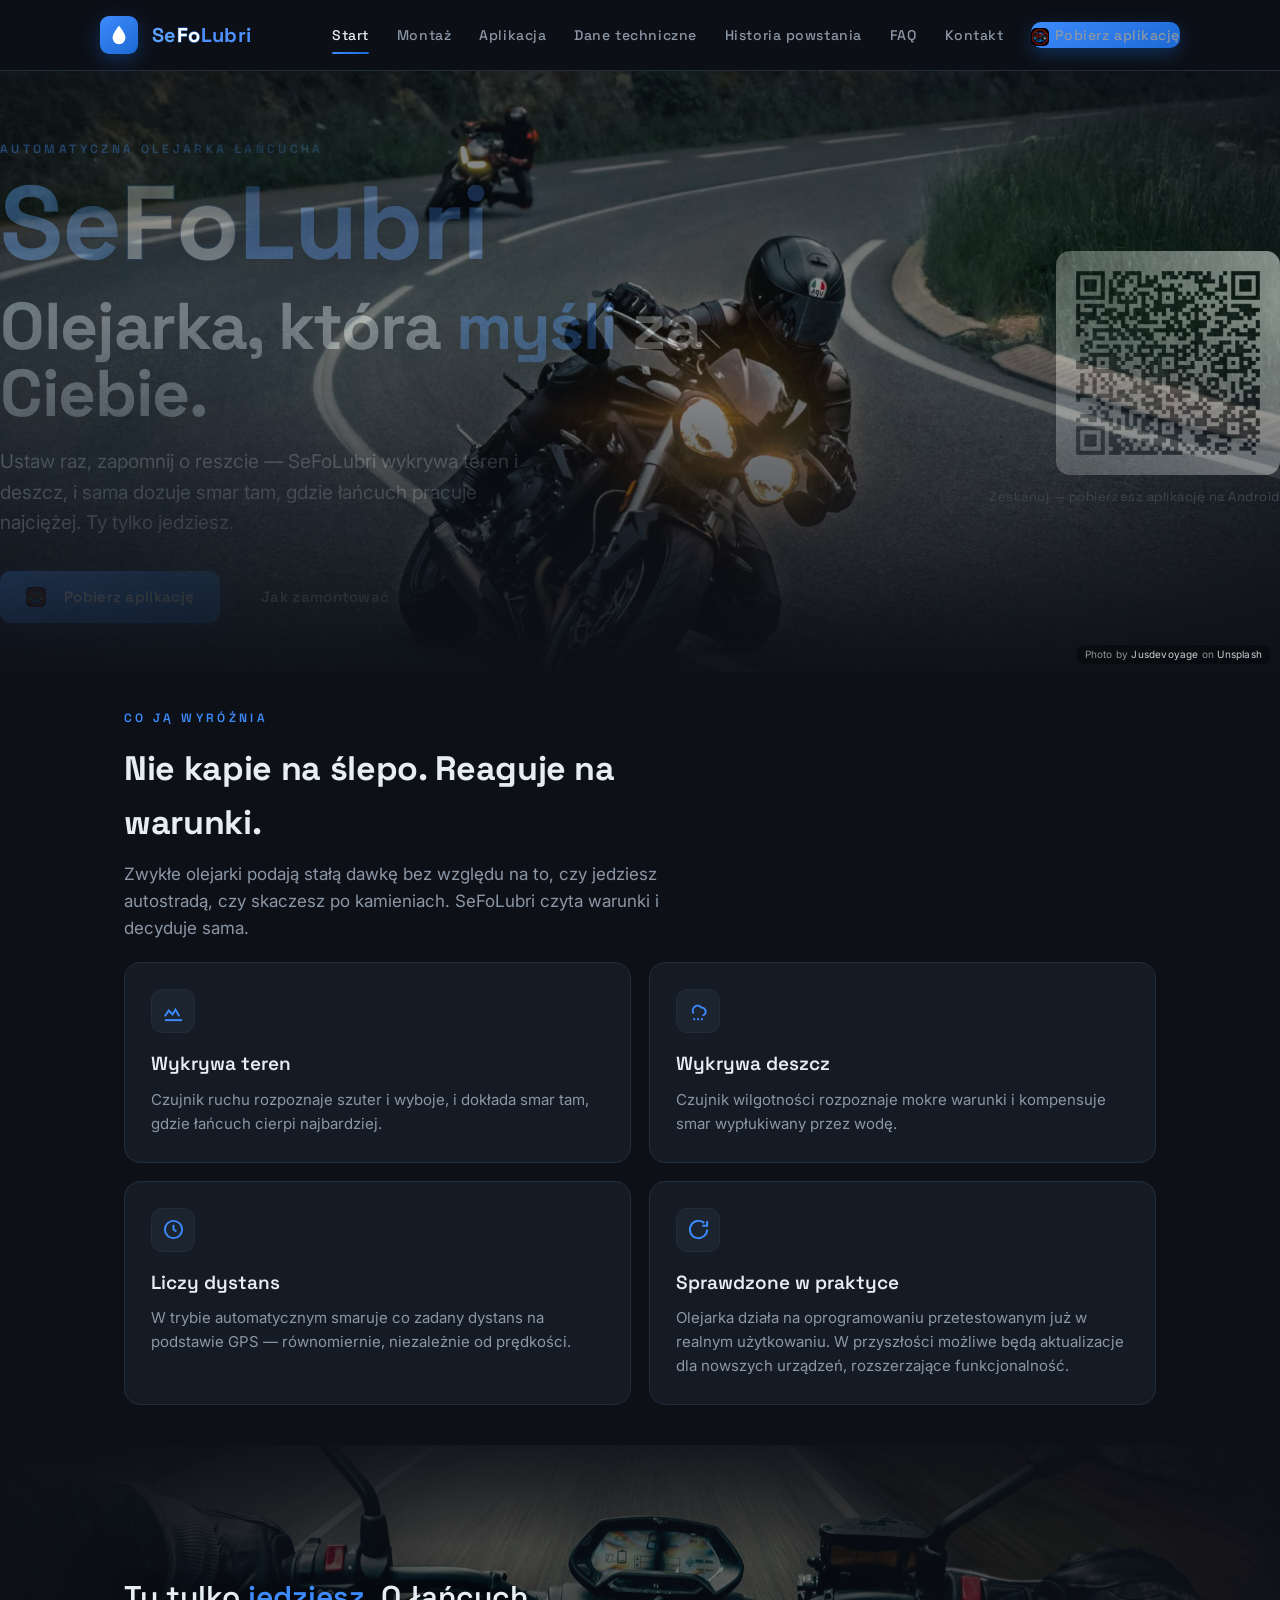
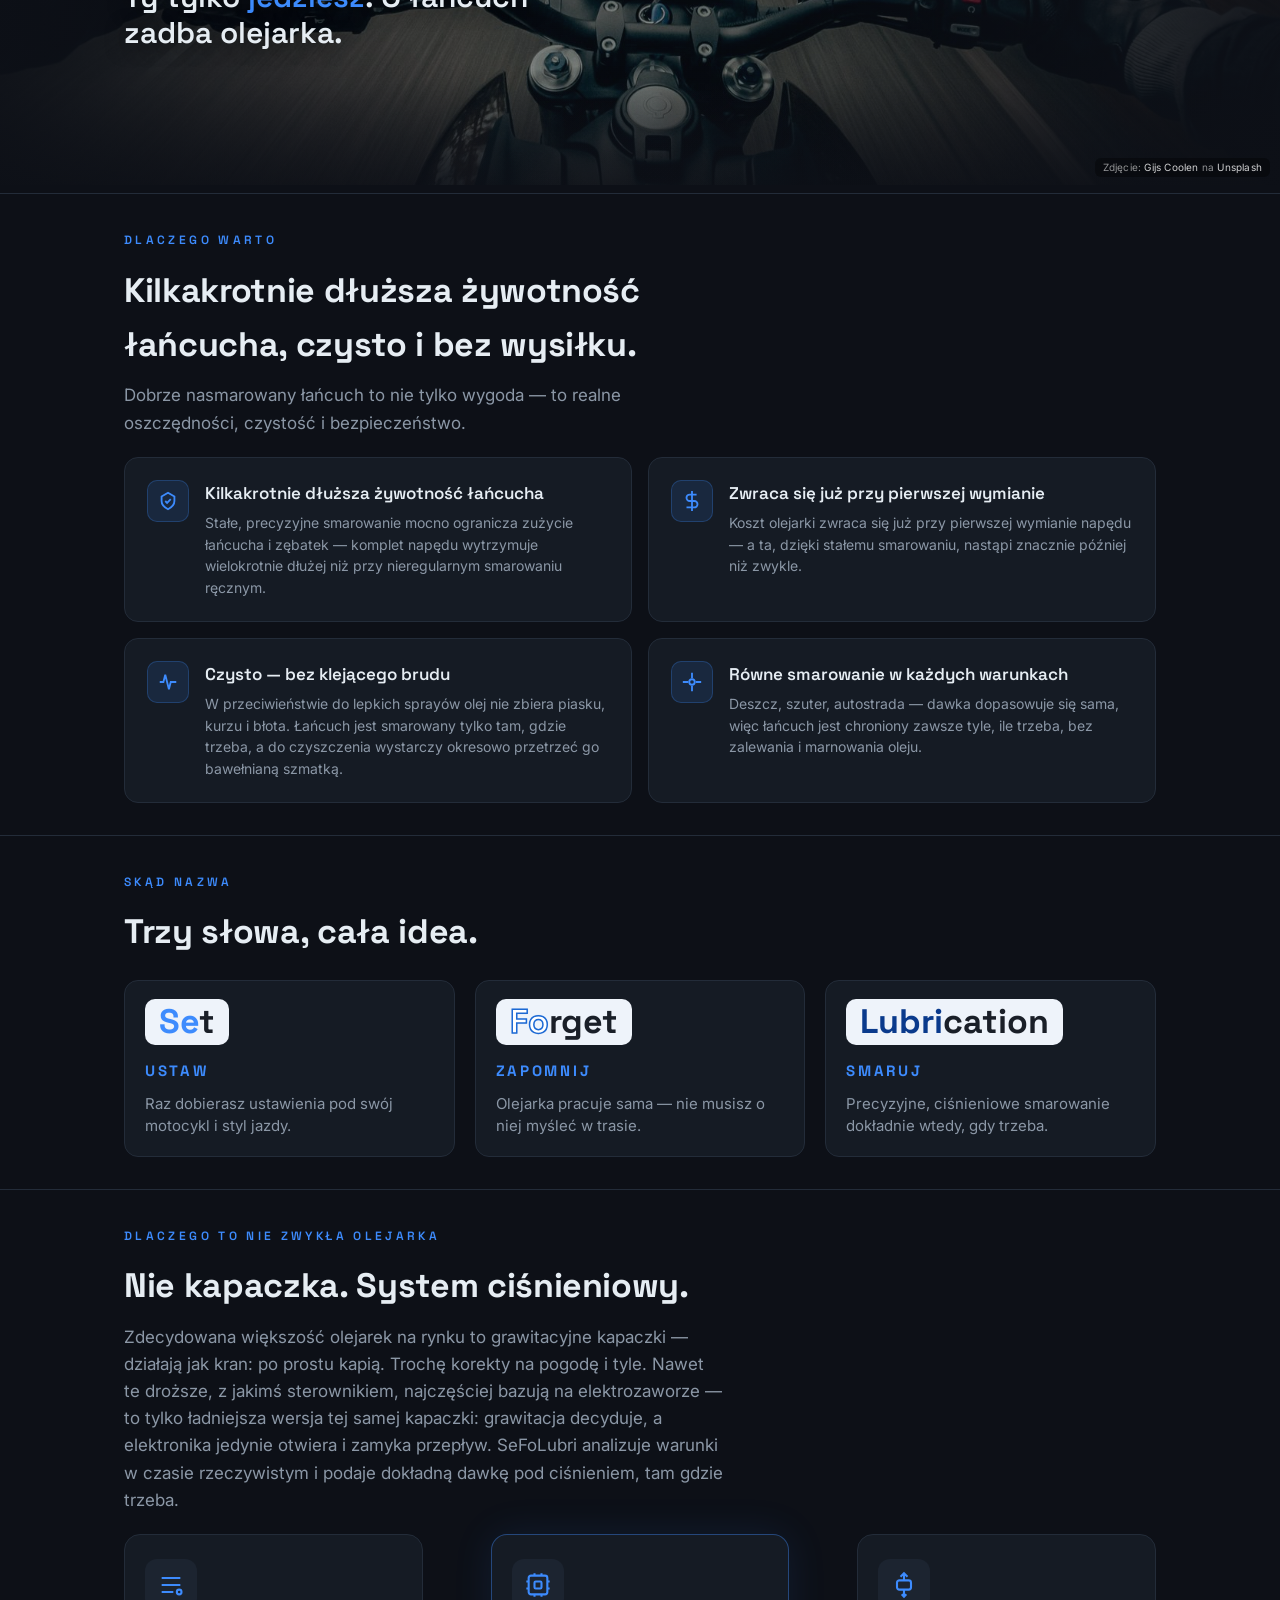
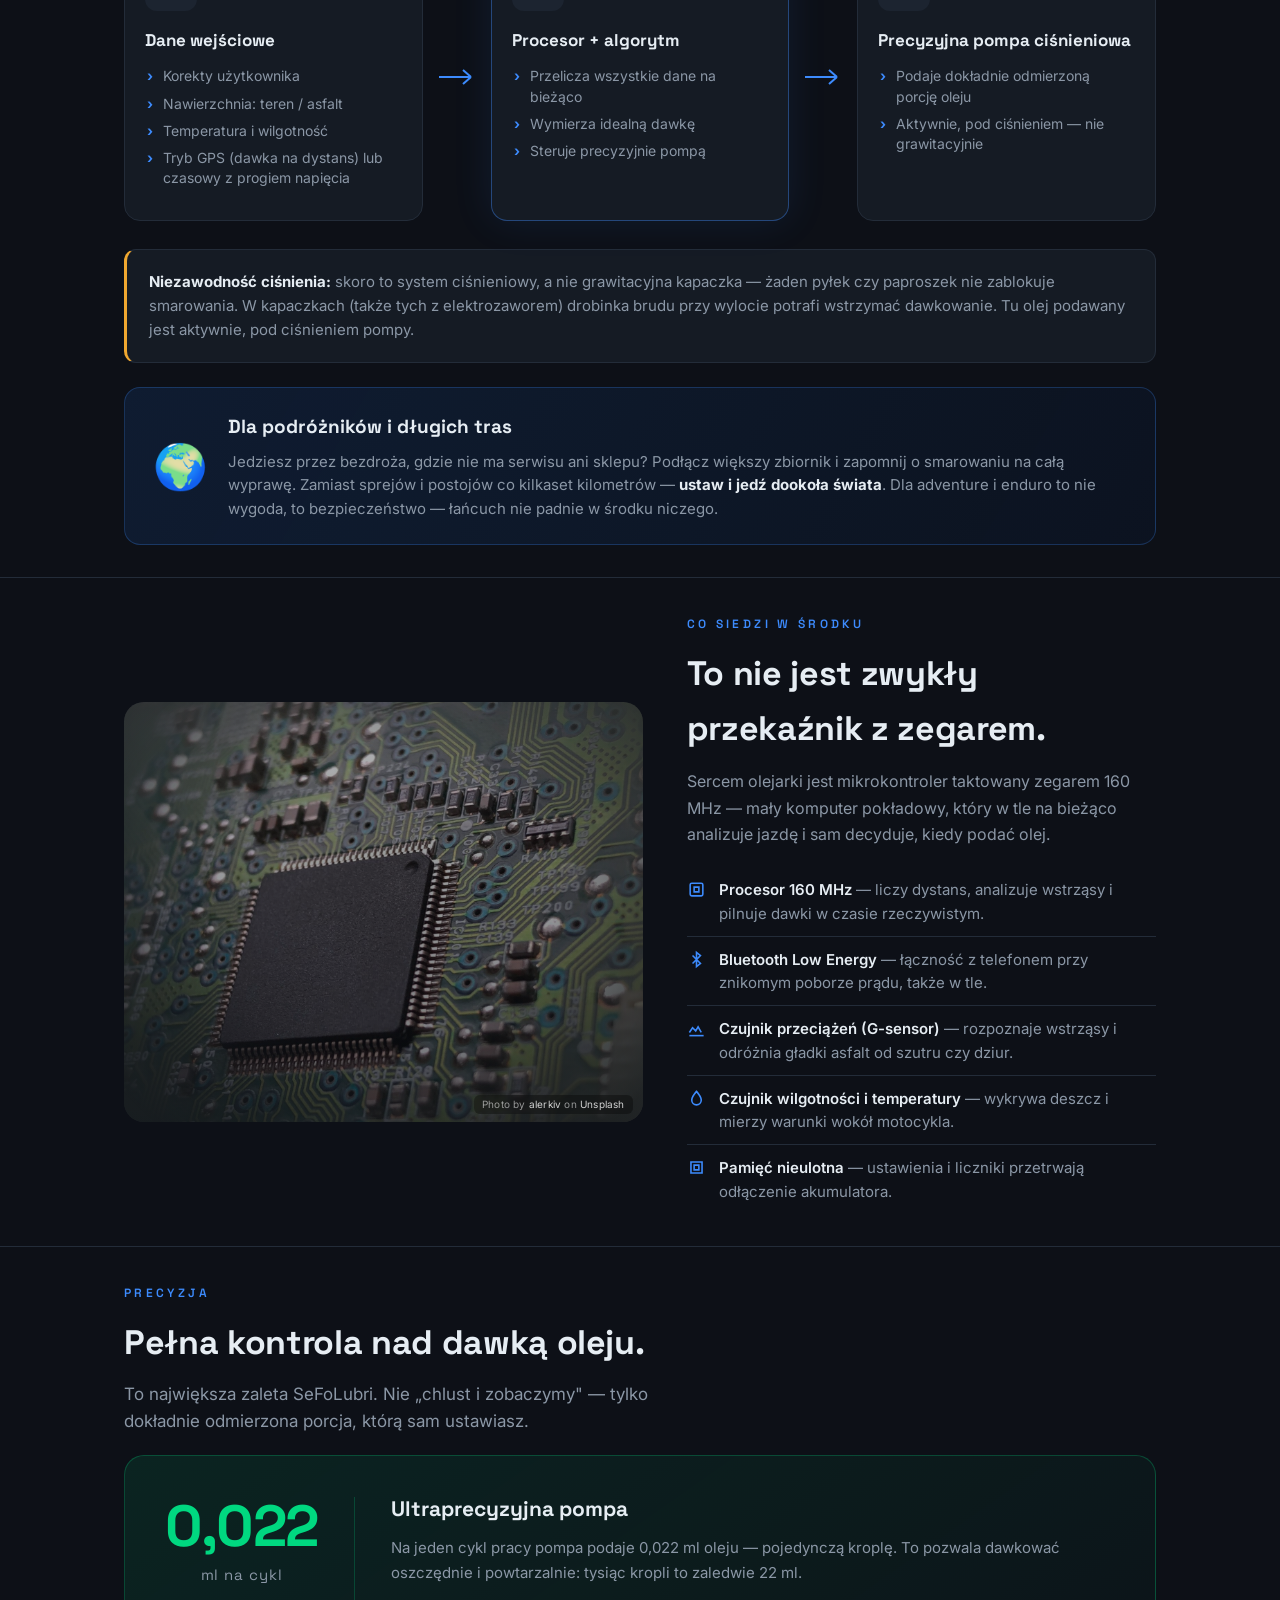
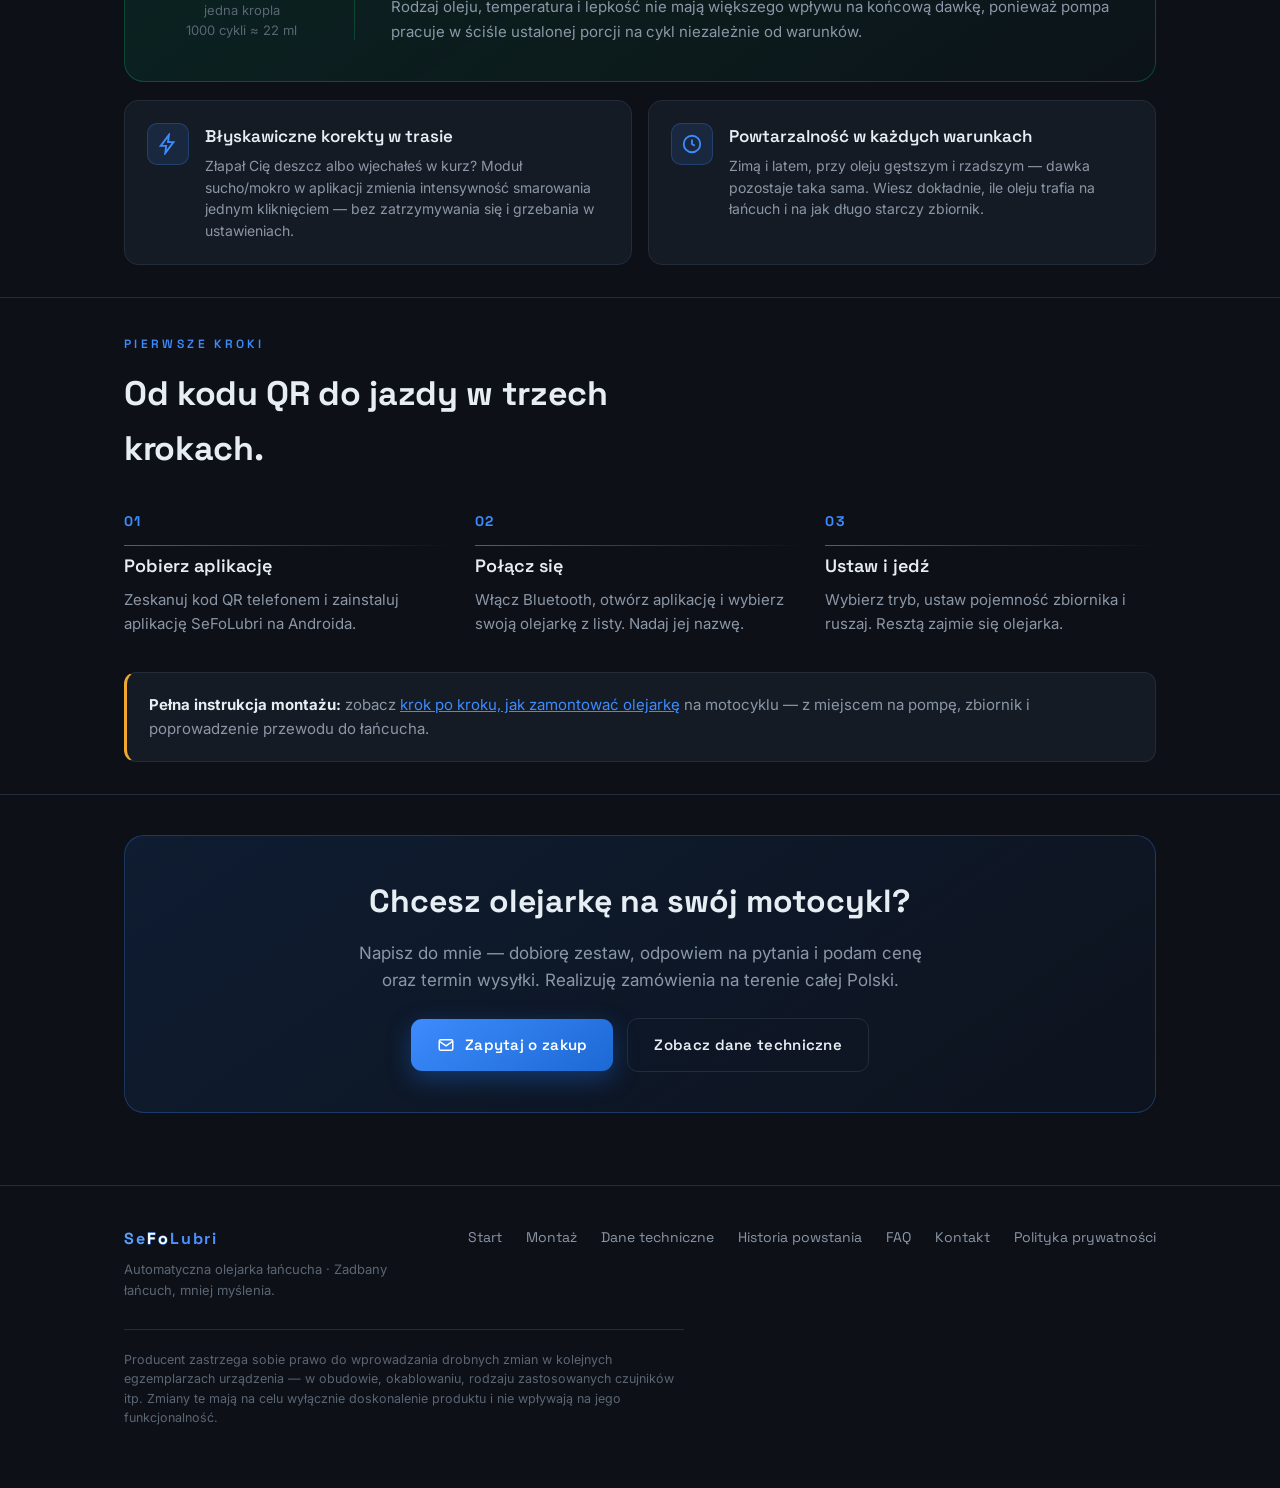
==== commit 98537881: "Poprawki tekstu: pulpit, opis aktualizacji, montaż czujnika wilgotności" ====
--- a/index.html
+++ b/index.html
@@ -94,7 +94,7 @@
       <div class="card reveal">
         <div class="card-ico"><svg viewBox="0 0 24 24" fill="none" stroke-width="2"><path d="M21 12a9 9 0 1 1-3-6.7"/><path d="M21 3v5h-5"/></svg></div>
         <h3>Sprawdzone w praktyce</h3>
-        <p>Olejarka działa na oprogramowaniu przetestowanym już w realnym użytkowaniu. Jeśli zajdzie konieczność albo pojawi się potrzeba dopracowania pewnych opcji, opracuję nową wersję — wgrasz ją bezpośrednio i bezpiecznie z aplikacji, bez odsyłania urządzenia.</p>
+        <p>Olejarka działa na oprogramowaniu przetestowanym już w realnym użytkowaniu. W przyszłości możliwe będą aktualizacje dla nowszych urządzeń, rozszerzające funkcjonalność.</p>
       </div>
     </div>
   </div>
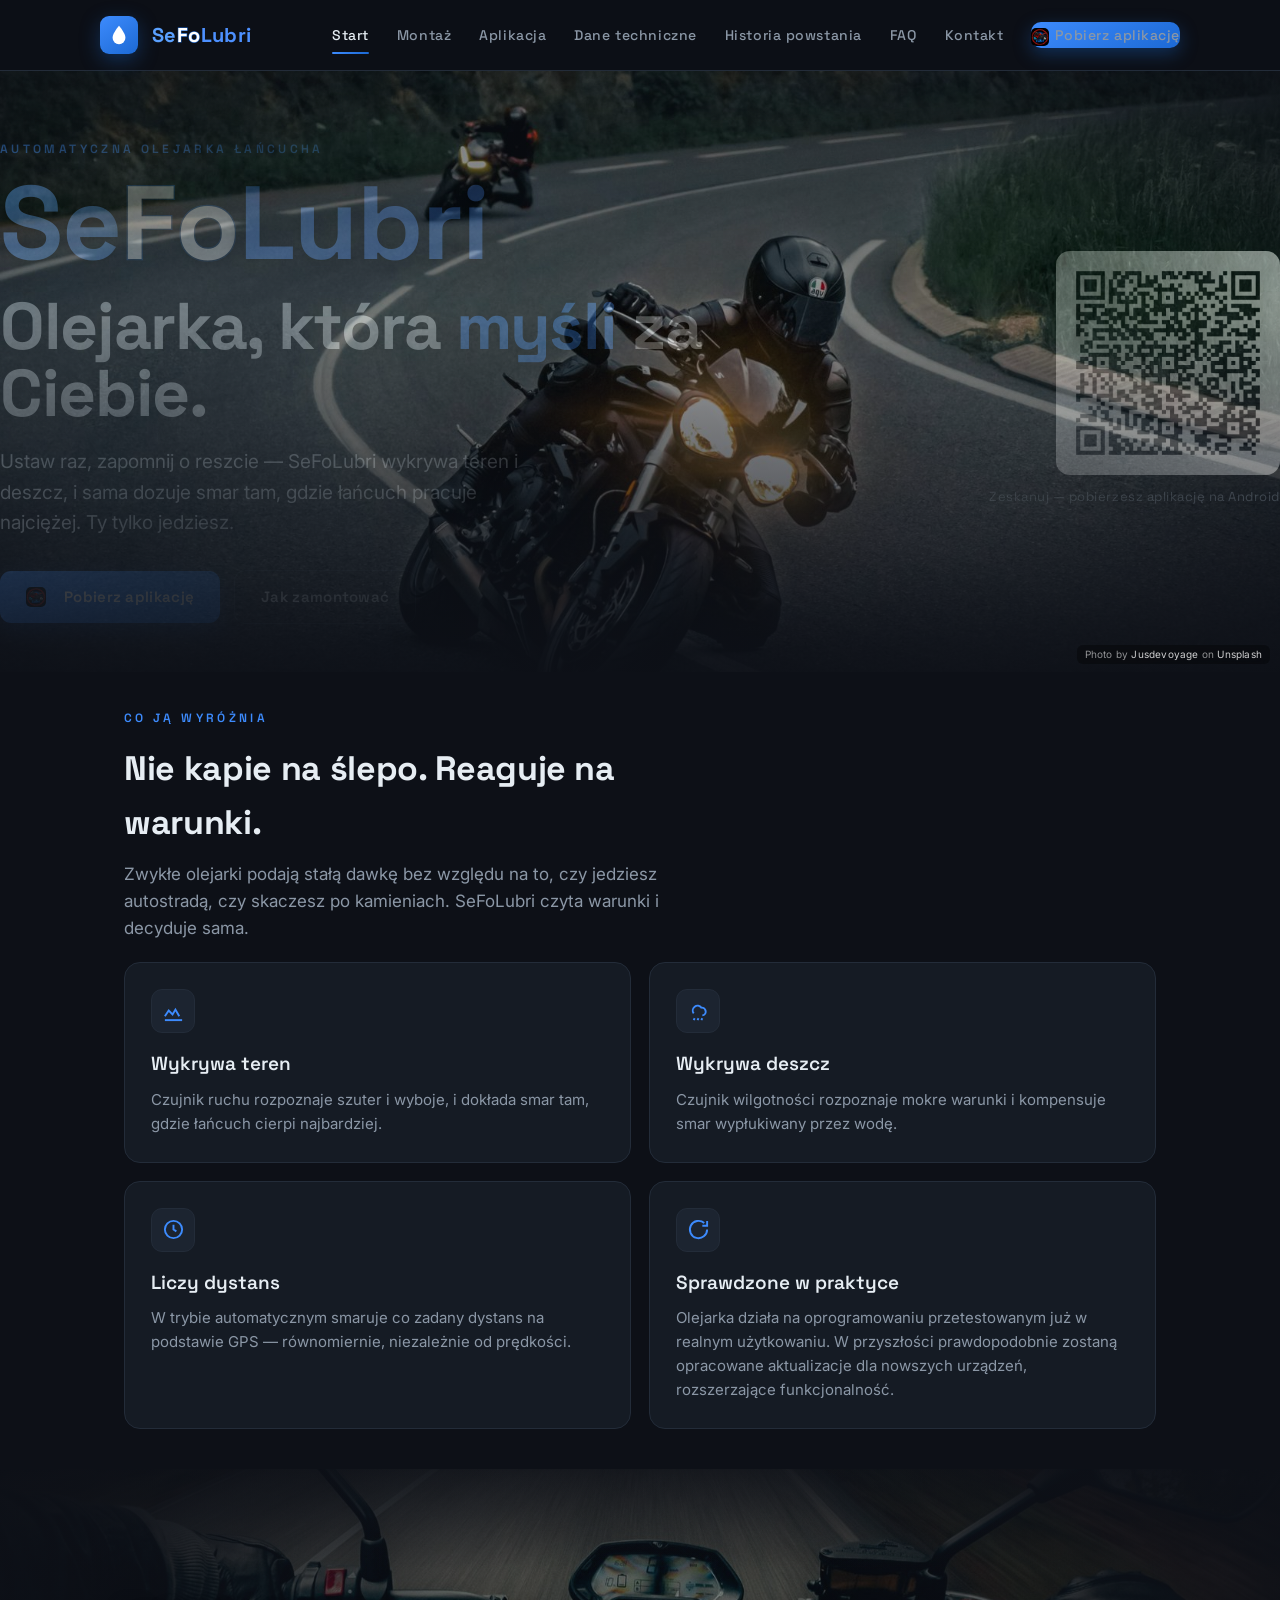
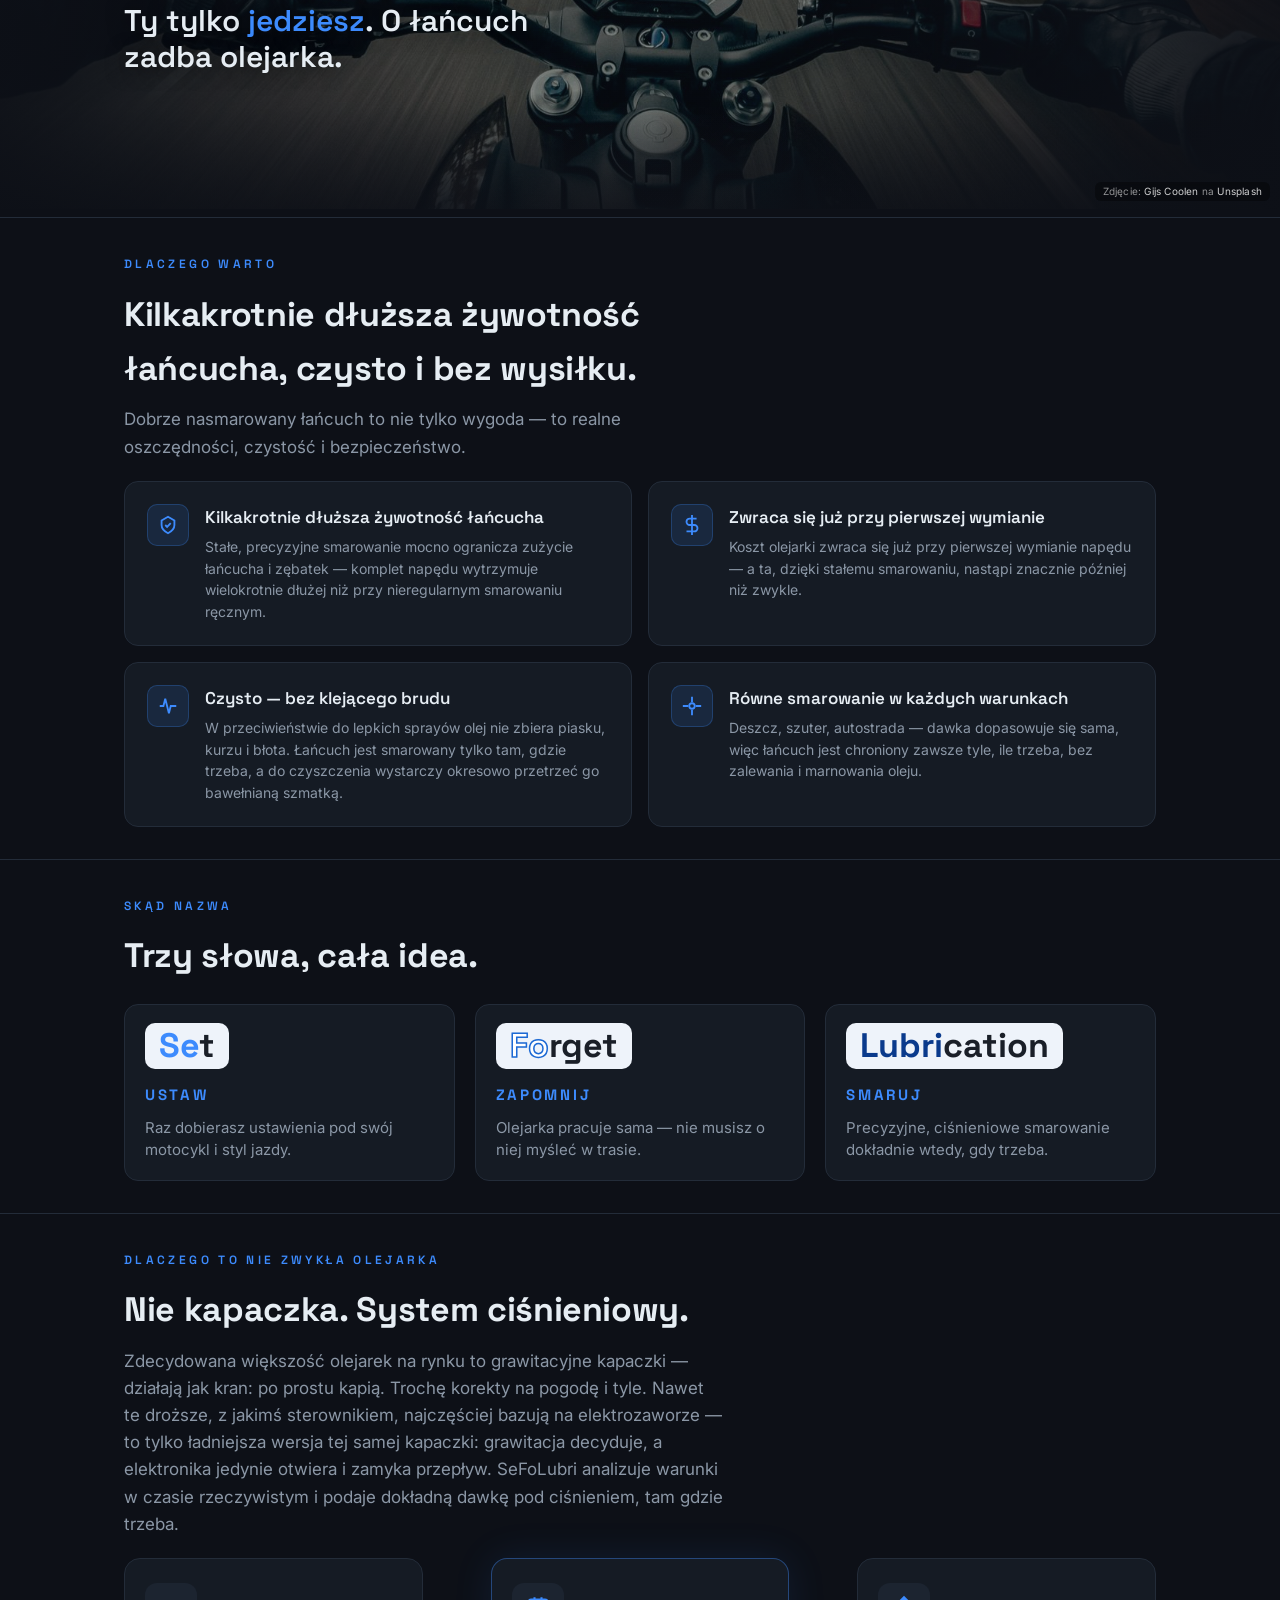
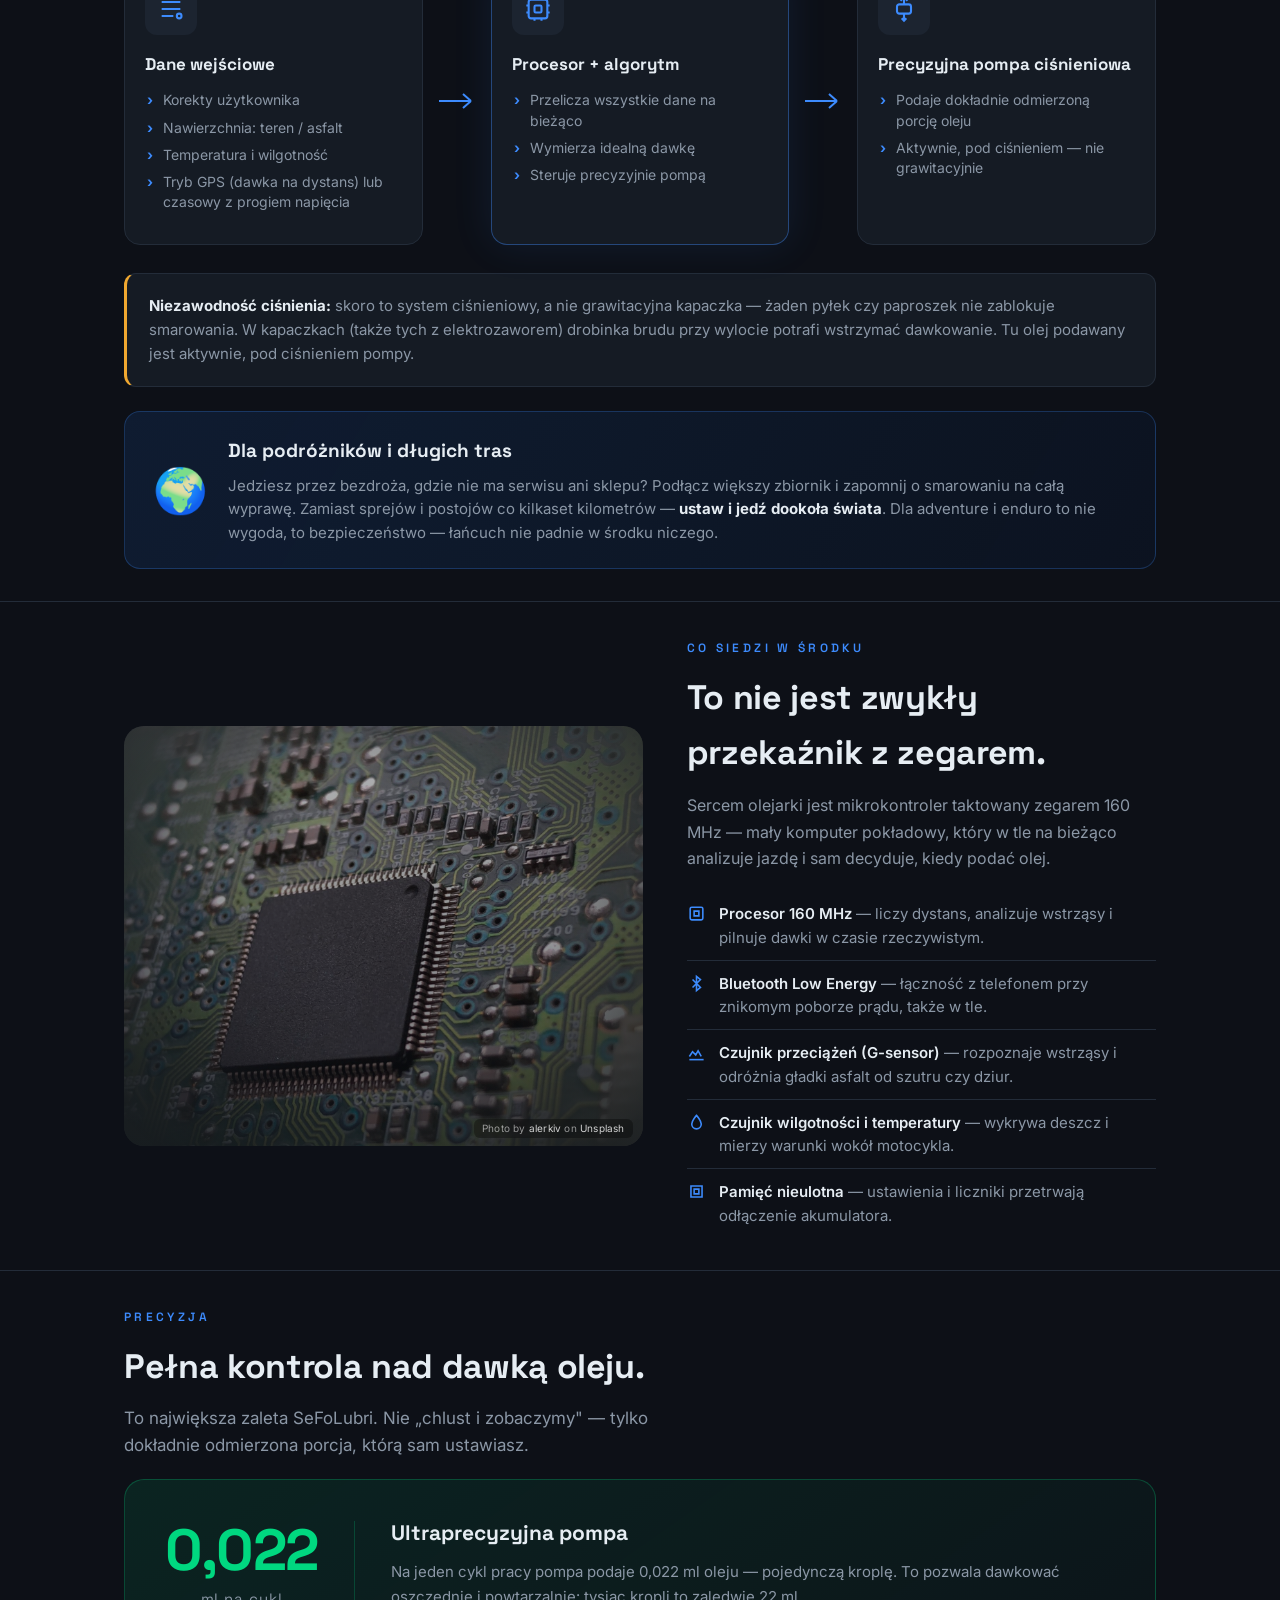
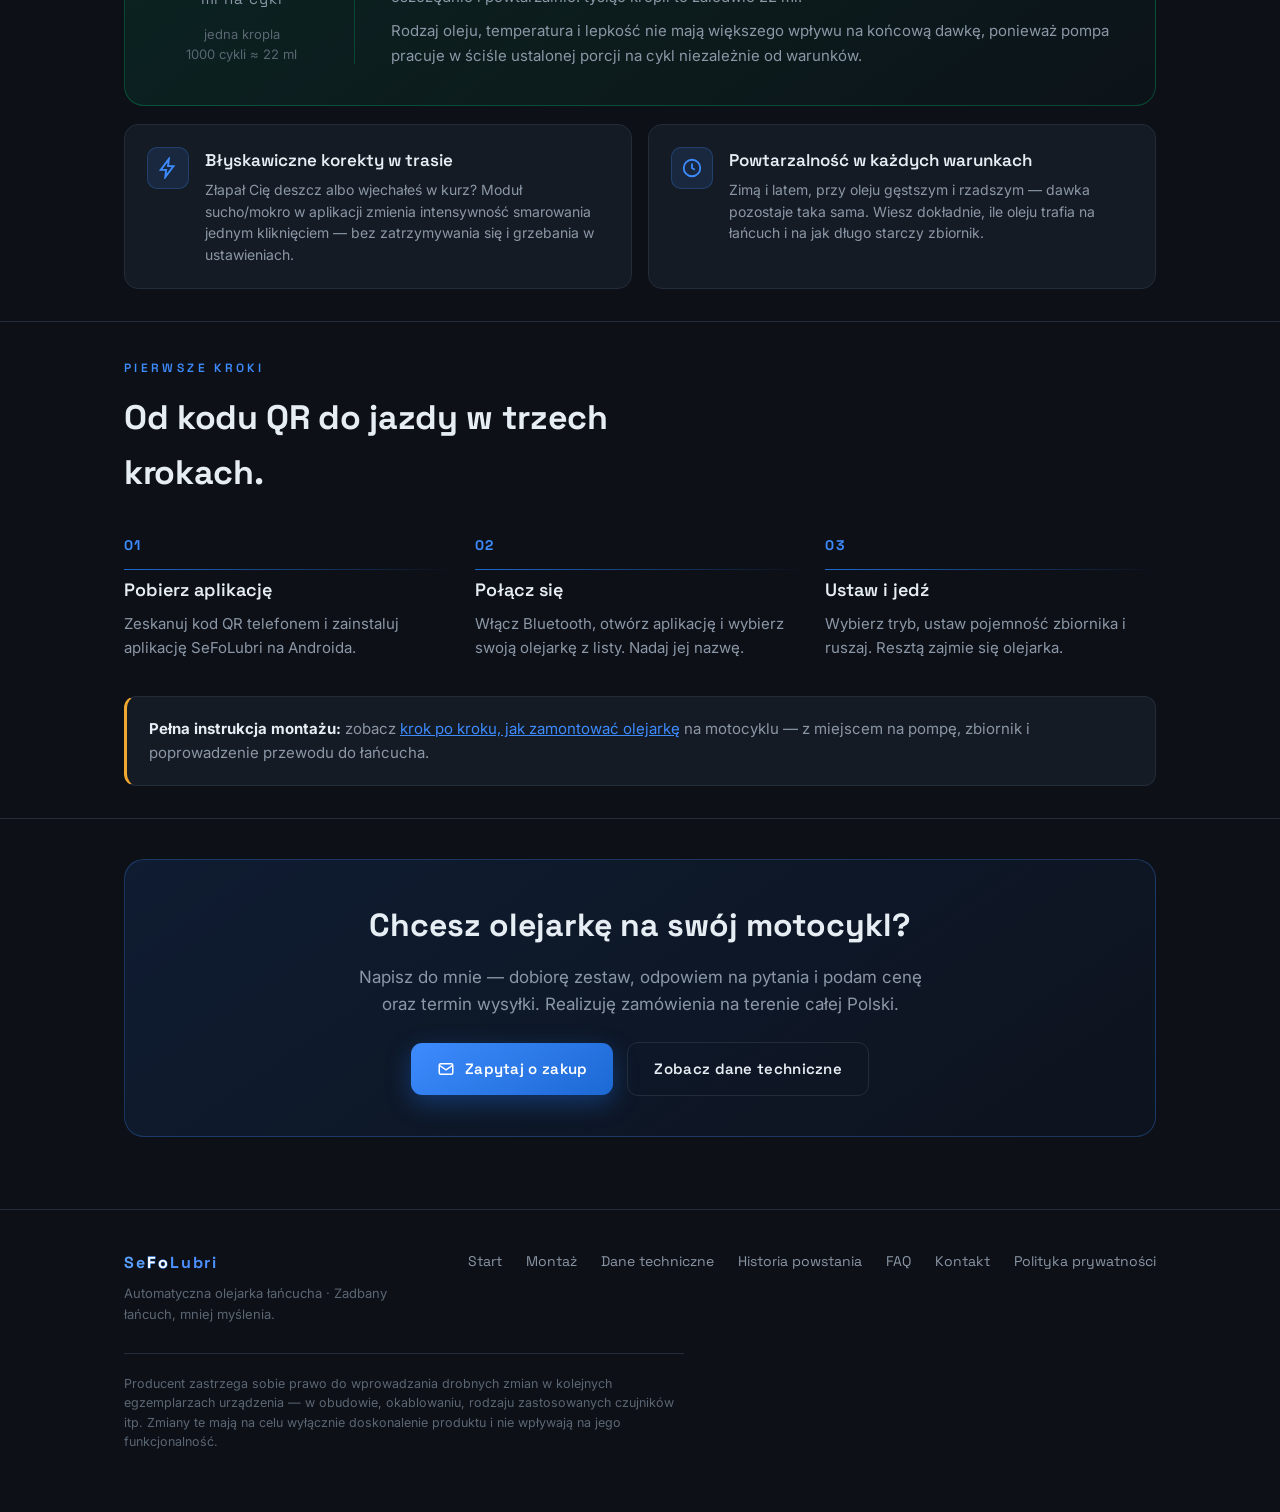
==== commit ff178853: "Tekst o przyszłych aktualizacjach: usunięte zdanie o wgrywaniu z telefonu" ====
--- a/index.html
+++ b/index.html
@@ -94,7 +94,7 @@
       <div class="card reveal">
         <div class="card-ico"><svg viewBox="0 0 24 24" fill="none" stroke-width="2"><path d="M21 12a9 9 0 1 1-3-6.7"/><path d="M21 3v5h-5"/></svg></div>
         <h3>Sprawdzone w praktyce</h3>
-        <p>Olejarka działa na oprogramowaniu przetestowanym już w realnym użytkowaniu. W przyszłości możliwe będą aktualizacje dla nowszych urządzeń, rozszerzające funkcjonalność.</p>
+        <p>Olejarka działa na oprogramowaniu przetestowanym już w realnym użytkowaniu. W przyszłości prawdopodobnie zostaną opracowane aktualizacje dla nowszych urządzeń, rozszerzające funkcjonalność.</p>
       </div>
     </div>
   </div>
